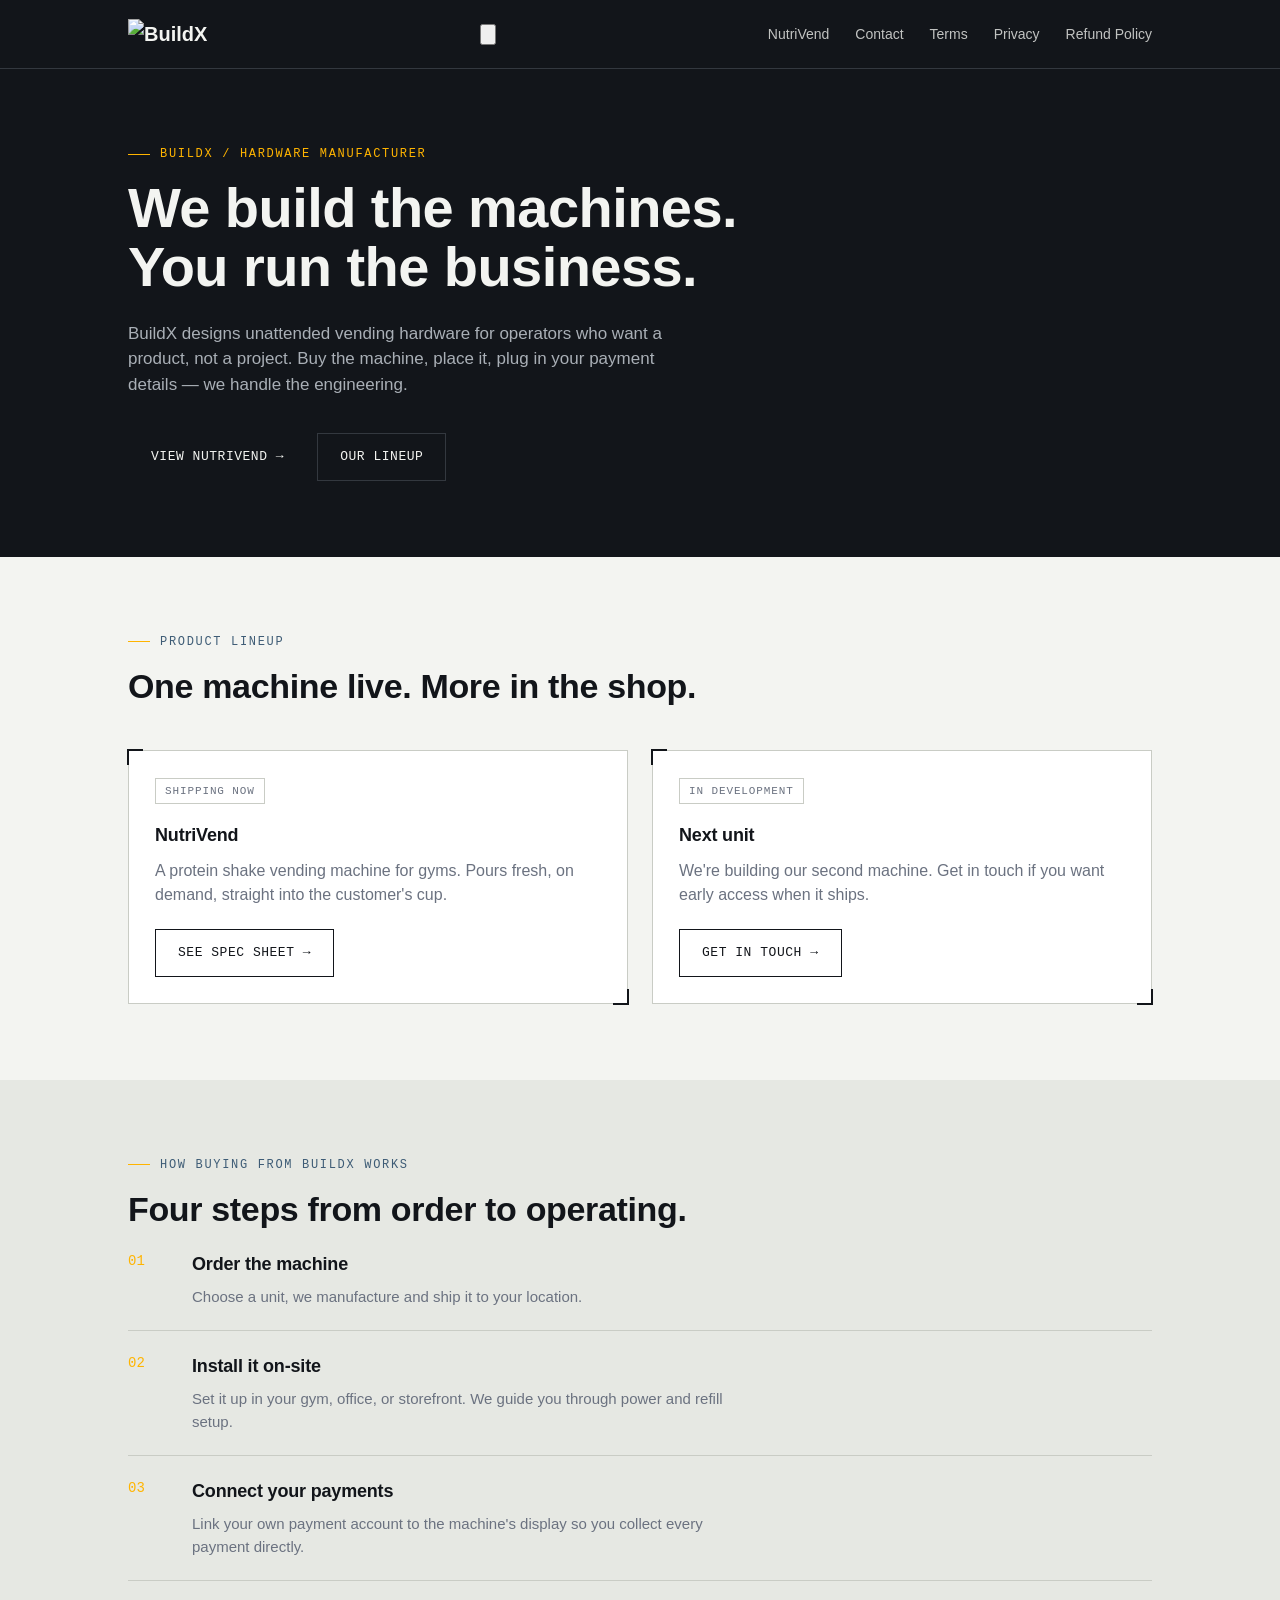
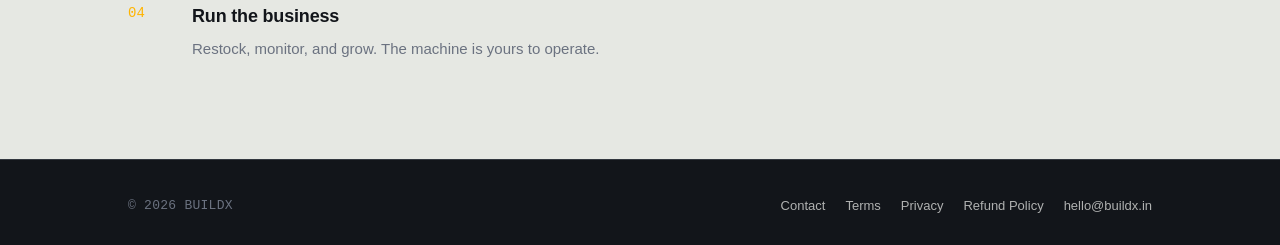
==== index.html @ 2cb3c2c7 "Add files via upload" ====
<!DOCTYPE html>
<html lang="en">
<head>
<meta charset="UTF-8">
<meta name="viewport" content="width=device-width, initial-scale=1.0, viewport-fit=cover">
<meta name="theme-color" content="#000000">
<title>BuildX — We build the machines. You run the business.</title>
<meta name="description" content="BuildX designs and manufactures unattended vending machines, including NutriVend, a protein shake dispenser built for gyms.">
<link rel="icon" href="assets/logo.png" type="image/png">
<link rel="stylesheet" href="assets/style.css">
</head>
<body>

<header class="site-header">
  <div class="wrap">
    <a class="brand" href="index.html">
      <img src="assets/logo.png" alt="BuildX">
    </a>
    <button class="nav-toggle" aria-label="Toggle navigation" aria-expanded="false">
      <svg viewBox="0 0 24 24" fill="none" stroke="currentColor" stroke-width="1.8" stroke-linecap="round"><line x1="4" y1="7" x2="20" y2="7"/><line x1="4" y1="12" x2="20" y2="12"/><line x1="4" y1="17" x2="20" y2="17"/></svg>
    </button>
    <nav class="nav">
      <a href="nutrivend/index.html">NutriVend</a>
      <a href="contact.html">Contact</a>
      <a href="terms.html">Terms</a>
      <a href="privacy.html">Privacy</a>
      <a href="refund.html">Refund Policy</a>
    </nav>
  </div>
</header>

<section class="section dark">
  <div class="wrap reveal">
    <div class="eyebrow">BuildX / Hardware Manufacturer</div>
    <h1>We build the machines.<br>You run the business.</h1>
    <p class="lede" style="margin-top:24px;">BuildX designs unattended vending hardware for operators who want a product, not a project. Buy the machine, place it, plug in your payment details — we handle the engineering.</p>
    <div class="pill-row" style="margin-top:36px;">
      <a class="btn" href="nutrivend/index.html">View NutriVend →</a>
      <a class="btn ghost" href="#lineup">Our lineup</a>
    </div>
  </div>
</section>

<section class="section" id="lineup">
  <div class="wrap reveal">
    <div class="eyebrow">Product Lineup</div>
    <h2>One machine live. More in the shop.</h2>
    <div class="grid cols-2" style="margin-top:44px;">
      <div class="card bracket">
        <span class="tag">Shipping now</span>
        <h3 style="margin-top:18px;">NutriVend</h3>
        <p class="lede" style="margin-top:10px; font-size:16px;">A protein shake vending machine for gyms. Pours fresh, on demand, straight into the customer's cup.</p>
        <a class="btn ghost" style="margin-top:22px;" href="nutrivend/index.html">See spec sheet →</a>
      </div>
      <div class="card bracket">
        <span class="tag">In development</span>
        <h3 style="margin-top:18px;">Next unit</h3>
        <p class="lede" style="margin-top:10px; font-size:16px;">We're building our second machine. Get in touch if you want early access when it ships.</p>
        <a class="btn ghost" style="margin-top:22px;" href="mailto:hello@buildx.in">Get in touch →</a>
      </div>
    </div>
  </div>
</section>

<section class="section band">
  <div class="wrap reveal">
    <div class="eyebrow">How buying from BuildX works</div>
    <h2>Four steps from order to operating.</h2>
    <ol class="steps">
      <li><span class="step-num">01</span><div><h3>Order the machine</h3><p class="lede" style="font-size:15px; margin-top:8px;">Choose a unit, we manufacture and ship it to your location.</p></div></li>
      <li><span class="step-num">02</span><div><h3>Install it on-site</h3><p class="lede" style="font-size:15px; margin-top:8px;">Set it up in your gym, office, or storefront. We guide you through power and refill setup.</p></div></li>
      <li><span class="step-num">03</span><div><h3>Connect your payments</h3><p class="lede" style="font-size:15px; margin-top:8px;">Link your own payment account to the machine's display so you collect every payment directly.</p></div></li>
      <li><span class="step-num">04</span><div><h3>Run the business</h3><p class="lede" style="font-size:15px; margin-top:8px;">Restock, monitor, and grow. The machine is yours to operate.</p></div></li>
    </ol>
  </div>
</section>

<footer class="site-footer">
  <div class="wrap">
    <span class="mono">© 2026 BUILDX</span>
    <div class="footer-links">
      <a href="contact.html">Contact</a>
      <a href="terms.html">Terms</a>
      <a href="privacy.html">Privacy</a>
      <a href="refund.html">Refund Policy</a>
      <a href="mailto:hello@buildx.in">hello@buildx.in</a>
    </div>
  </div>
</footer>

<script src="assets/site.js"></script>
</body>
</html>
---- assets/style.css ----
/* ============================================================
   BUILDX — shared stylesheet
   Design tokens: industrial spec-sheet / blueprint aesthetic
   ============================================================ */

:root{
  --ink:        #12151A;   /* near-black graphite */
  --ink-soft:   #1E2329;   /* panel background on dark */
  --paper:      #F3F4F1;   /* cool light grey-white */
  --paper-dim:  #E6E8E3;   /* section band on light */
  --line:       #C9CCC5;   /* hairline rule on light */
  --line-dark:  #33383F;   /* hairline rule on dark */
  --amber:      #FFB400;   /* safety-amber accent */
  --steel:      #3E5C76;   /* steel-blue secondary */
  --muted:      #6B7280;
  --white:      #FFFFFF;

  --font-display: 'Space Grotesk', 'Arial Narrow', sans-serif;
  --font-body:    'Inter', -apple-system, BlinkMacSystemFont, sans-serif;
  --font-mono:    'IBM Plex Mono', 'Courier New', monospace;
}

*{ box-sizing: border-box; }
html{ scroll-behavior: smooth; }
body{
  margin:0;
  font-family: var(--font-body);
  background: var(--paper);
  color: var(--ink);
  line-height: 1.5;
  -webkit-font-smoothing: antialiased;
}
img{ max-width:100%; display:block; }
a{ color: inherit; text-decoration: none; }
h1,h2,h3{ font-family: var(--font-display); margin:0; letter-spacing:-0.01em; }
p{ margin:0; }
.mono{ font-family: var(--font-mono); letter-spacing: 0.02em; }

.wrap{
  max-width: 1080px;
  margin: 0 auto;
  padding: 0 28px;
}

/* ---------- corner-bracket utility (spec-sheet motif) ---------- */
.bracket{
  position: relative;
  border: 1px solid var(--line);
}
.bracket::before,
.bracket::after{
  content:"";
  position:absolute;
  width:14px; height:14px;
  border: 2px solid var(--ink);
}
.bracket::before{ top:-2px; left:-2px; border-right:none; border-bottom:none; }
.bracket::after{ bottom:-2px; right:-2px; border-left:none; border-top:none; }
.bracket.on-dark::before,
.bracket.on-dark::after{ border-color: var(--amber); }
.bracket.on-dark{ border-color: var(--line-dark); }

/* ---------- header / footer (repeated on every page) ---------- */
.site-header{
  background: var(--ink);
  color: var(--paper);
  border-bottom: 1px solid var(--line-dark);
}
.site-header .wrap{
  display:flex;
  align-items:center;
  justify-content:space-between;
  height: 68px;
}
.brand{
  display:flex;
  align-items:center;
  gap:10px;
  font-family: var(--font-display);
  font-size: 20px;
  font-weight:700;
}
.brand .mark{
  width:10px; height:10px;
  background: var(--amber);
}
.nav{ display:flex; gap:26px; font-size:14px; }
.nav a{ opacity:0.78; transition: opacity .15s; }
.nav a:hover{ opacity:1; }

.site-footer{
  background: var(--ink);
  color: var(--muted);
  border-top: 1px solid var(--line-dark);
  padding: 36px 0 30px;
  font-size: 13px;
}
.site-footer .wrap{
  display:flex;
  flex-wrap:wrap;
  gap: 18px;
  align-items:center;
  justify-content:space-between;
}
.site-footer a{ color: var(--paper); opacity:0.7; }
.site-footer a:hover{ opacity:1; }
.footer-links{ display:flex; gap:20px; flex-wrap:wrap; }

/* ---------- generic layout helpers ---------- */
.section{ padding: 76px 0; }
.section.tight{ padding: 48px 0; }
.section.dark{ background: var(--ink); color: var(--paper); }
.section.band{ background: var(--paper-dim); }
.eyebrow{
  font-family: var(--font-mono);
  font-size: 12px;
  letter-spacing: 0.14em;
  text-transform: uppercase;
  color: var(--steel);
  display:flex; align-items:center; gap:10px;
  margin-bottom: 16px;
}
.eyebrow::before{ content:""; width:22px; height:1px; background: var(--amber); }
.section.dark .eyebrow{ color: var(--amber); }

h1{ font-size: clamp(34px, 5vw, 56px); line-height:1.05; }
h2{ font-size: clamp(24px, 3.2vw, 34px); line-height:1.15; }
h3{ font-size: 18px; }
.lede{ font-size: 17px; color: var(--muted); max-width: 560px; }
.section.dark .lede{ color: #A9AFB6; }

.grid{ display:grid; gap: 24px; }
.grid.cols-2{ grid-template-columns: 1fr 1fr; }
.grid.cols-3{ grid-template-columns: 1fr 1fr 1fr; }
.grid.cols-4{ grid-template-columns: repeat(4,1fr); }

.card{
  background: var(--white);
  border: 1px solid var(--line);
  padding: 26px;
}
.section.dark .card{
  background: var(--ink-soft);
  border-color: var(--line-dark);
}

.btn{
  display:inline-flex;
  align-items:center;
  gap:10px;
  font-family: var(--font-mono);
  font-size: 13px;
  letter-spacing:0.04em;
  text-transform: uppercase;
  padding: 13px 22px;
  border: 1px solid var(--ink);
  background: var(--ink);
  color: var(--paper);
  transition: transform .15s ease, background .15s ease;
}
.btn:hover{ background: var(--amber); border-color: var(--amber); color: var(--ink); transform: translateY(-1px); }
.btn.ghost{ background: transparent; color: var(--ink); }
.btn.ghost:hover{ background: var(--ink); color: var(--paper); }
.section.dark .btn.ghost{ color: var(--paper); border-color: var(--line-dark); }

.tag{
  display:inline-block;
  font-family: var(--font-mono);
  font-size: 11px;
  letter-spacing: 0.08em;
  text-transform: uppercase;
  padding: 4px 9px;
  border: 1px solid var(--line);
  color: var(--muted);
}

.steps{ list-style:none; margin:0; padding:0; display:grid; gap:0; }
.steps li{
  display:grid;
  grid-template-columns: 46px 1fr;
  gap: 18px;
  padding: 22px 0;
  border-top: 1px solid var(--line);
}
.section.dark .steps li{ border-top: 1px solid var(--line-dark); }
.steps li:first-child{ border-top:none; }
.step-num{ font-family: var(--font-mono); color: var(--amber); font-size: 14px; }

table.spec{ width:100%; border-collapse: collapse; font-size:14px; }
table.spec td{ padding: 12px 0; border-top: 1px solid var(--line); }
table.spec tr:first-child td{ border-top:none; }
table.spec td:first-child{ color: var(--muted); font-family: var(--font-mono); font-size:12px; text-transform:uppercase; letter-spacing:0.06em; width: 42%; }

.pill-row{ display:flex; gap:10px; flex-wrap:wrap; }

/* legal/policy pages */
.legal h2{ margin-top: 40px; font-size: 20px; }
.legal h2:first-of-type{ margin-top: 0; }
.legal p, .legal li{ color: var(--muted); font-size: 15px; margin-top: 10px; }
.legal ul{ padding-left: 20px; }
.legal .updated{ font-family: var(--font-mono); font-size:12px; color: var(--muted); text-transform:uppercase; letter-spacing:0.06em; }

/* merchant contact card */
.contact-row{ display:flex; justify-content:space-between; padding: 12px 0; border-top: 1px solid var(--line); font-size:14px; }
.contact-row:first-child{ border-top:none; }
.contact-row span:first-child{ color: var(--muted); font-family: var(--font-mono); font-size:12px; text-transform:uppercase; letter-spacing:0.06em; }

/* founder / team cards (contact page) */
.team-grid{ display:grid; grid-template-columns: repeat(5, 1fr); gap: 18px; }
.founder{
  background: var(--white);
  border: 1px solid var(--line);
  padding: 0;
  overflow: hidden;
}
.founder .photo{
  width: 100%;
  aspect-ratio: 1 / 1;
  display:block;
}
.founder .info{ padding: 16px; }
.founder .name{ font-family: var(--font-display); font-size: 16px; font-weight:700; }
.founder .role{ font-family: var(--font-mono); font-size: 11px; text-transform:uppercase; letter-spacing:0.06em; color: var(--steel); margin-top: 4px; }

.info-grid{ display:grid; grid-template-columns: repeat(3, 1fr); gap: 18px; }
.info-card .icon{ width:20px; height:20px; margin-bottom:12px; }

@media (max-width: 900px){
  .team-grid{ grid-template-columns: repeat(2, 1fr); }
  .info-grid{ grid-template-columns: 1fr; }
}
@media (max-width: 480px){
  .team-grid{ grid-template-columns: 1fr; }
}

/* dispense animation (signature element) */
.dispenser{ display:flex; justify-content:center; padding: 10px 0; }
.dispenser svg{ width: 100%; max-width: 360px; }
.drop{ animation: fall 1.8s ease-in infinite; }
.drop:nth-child(2){ animation-delay: .3s; }
.drop:nth-child(3){ animation-delay: .6s; }
.drop:nth-child(4){ animation-delay: .9s; }
@keyframes fall{
  0%{ transform: translateY(0); opacity:0; }
  15%{ opacity:1; }
  85%{ opacity:1; }
  100%{ transform: translateY(46px); opacity:0; }
}
@media (prefers-reduced-motion: reduce){
  .drop{ animation: none; opacity: 0.6; }
}

@media (max-width: 760px){
  .grid.cols-2, .grid.cols-3, .grid.cols-4{ grid-template-columns: 1fr; }
  .nav{ display:none; }
  .site-footer .wrap{ flex-direction:column; align-items:flex-start; }
}
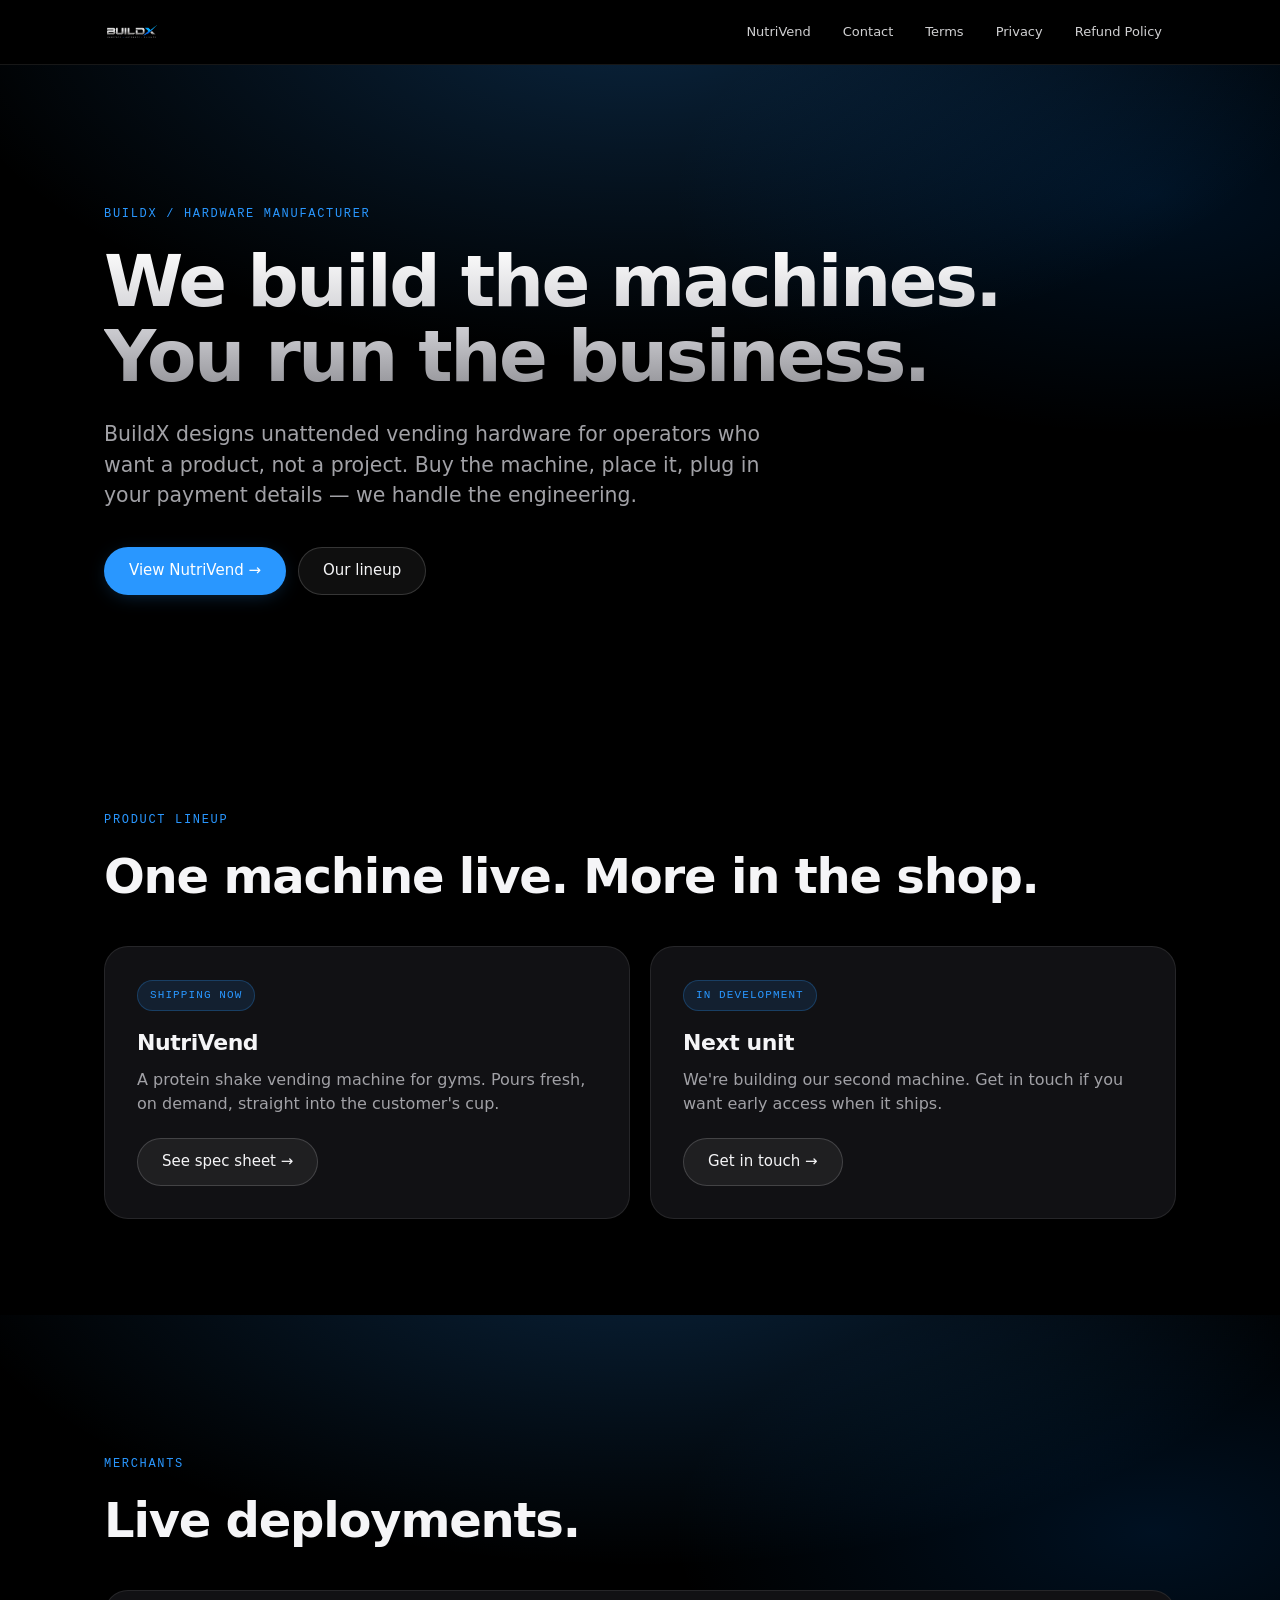
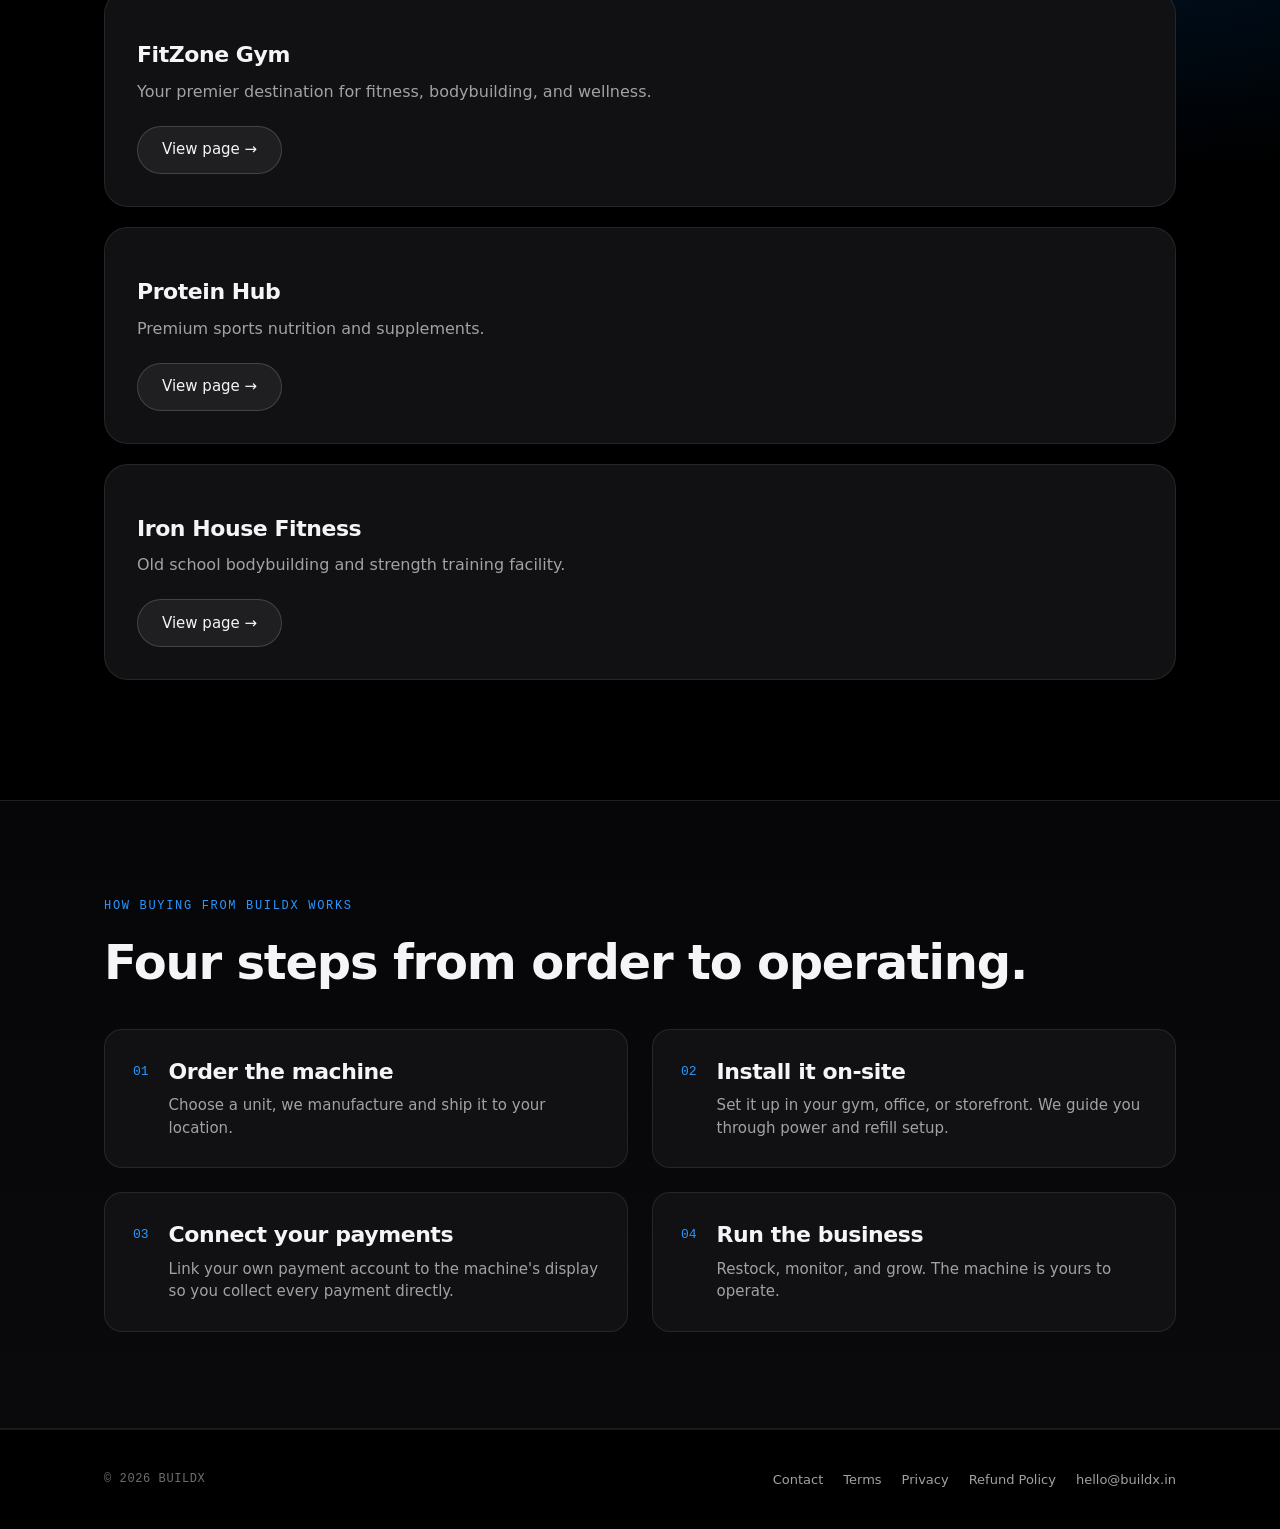
==== commit 41ba3f27: "Add files via upload" ====
--- a/index.html
+++ b/index.html
@@ -62,6 +62,30 @@
   </div>
 </section>
 
+<section class="section dark" id="merchants">
+  <div class="wrap reveal">
+    <div class="eyebrow">Merchants</div>
+    <h2>Live deployments.</h2>
+    <div class="grid cols-3" style="margin-top:44px;">
+      <div class="card bracket">
+        <h3 style="margin-top:18px;">FitZone Gym</h3>
+        <p class="lede" style="margin-top:10px; font-size:16px;">Your premier destination for fitness, bodybuilding, and wellness.</p>
+        <a class="btn ghost" style="margin-top:22px;" href="merchant/fitzone-gym/index.html">View page →</a>
+      </div>
+      <div class="card bracket">
+        <h3 style="margin-top:18px;">Protein Hub</h3>
+        <p class="lede" style="margin-top:10px; font-size:16px;">Premium sports nutrition and supplements.</p>
+        <a class="btn ghost" style="margin-top:22px;" href="merchant/protein-hub/index.html">View page →</a>
+      </div>
+      <div class="card bracket">
+        <h3 style="margin-top:18px;">Iron House Fitness</h3>
+        <p class="lede" style="margin-top:10px; font-size:16px;">Old school bodybuilding and strength training facility.</p>
+        <a class="btn ghost" style="margin-top:22px;" href="merchant/iron-house-fitness/index.html">View page →</a>
+      </div>
+    </div>
+  </div>
+</section>
+
 <section class="section band">
   <div class="wrap reveal">
     <div class="eyebrow">How buying from BuildX works</div>
--- a/assets/style.css
+++ b/assets/style.css
@@ -1,257 +1,414 @@
-/* ============================================================
-   BUILDX — shared stylesheet
-   Design tokens: industrial spec-sheet / blueprint aesthetic
-   ============================================================ */
-
-:root{
-  --ink:        #12151A;   /* near-black graphite */
-  --ink-soft:   #1E2329;   /* panel background on dark */
-  --paper:      #F3F4F1;   /* cool light grey-white */
-  --paper-dim:  #E6E8E3;   /* section band on light */
-  --line:       #C9CCC5;   /* hairline rule on light */
-  --line-dark:  #33383F;   /* hairline rule on dark */
-  --amber:      #FFB400;   /* safety-amber accent */
-  --steel:      #3E5C76;   /* steel-blue secondary */
-  --muted:      #6B7280;
-  --white:      #FFFFFF;
-
-  --font-display: 'Space Grotesk', 'Arial Narrow', sans-serif;
-  --font-body:    'Inter', -apple-system, BlinkMacSystemFont, sans-serif;
-  --font-mono:    'IBM Plex Mono', 'Courier New', monospace;
-}
-
-*{ box-sizing: border-box; }
-html{ scroll-behavior: smooth; }
-body{
-  margin:0;
+/* BuildX — Apple-inspired design system
+   Typography: SF Pro (system) + Inter fallback
+   Palette: near-black background, silver text, electric blue accent (from logo) */
+
+:root {
+  --bg: #000000;
+  --bg-elev: #0a0a0a;
+  --bg-card: #111114;
+  --surface: #16161a;
+  --border: rgba(255, 255, 255, 0.09);
+  --border-strong: rgba(255, 255, 255, 0.16);
+  --text: #f5f5f7;
+  --text-muted: #a1a1a6;
+  --text-dim: #6e6e73;
+  --accent: #2997ff;      /* Apple blue, close to logo */
+  --accent-2: #0071e3;
+  --accent-glow: rgba(41, 151, 255, 0.35);
+  --gradient-hero: radial-gradient(1200px 600px at 50% -10%, rgba(41,151,255,0.25), transparent 60%),
+                   radial-gradient(800px 400px at 90% 20%, rgba(0,113,227,0.15), transparent 60%);
+  --gradient-silver: linear-gradient(180deg, #ffffff 0%, #c7c7cc 60%, #8e8e93 100%);
+  --radius-sm: 10px;
+  --radius: 18px;
+  --radius-lg: 24px;
+  --shadow: 0 10px 40px -10px rgba(0,0,0,0.6);
+  --shadow-glow: 0 0 40px -8px var(--accent-glow);
+  --maxw: 1120px;
+  --header-h: 64px;
+  --font-display: -apple-system, BlinkMacSystemFont, "SF Pro Display", "Inter", system-ui, sans-serif;
+  --font-body: -apple-system, BlinkMacSystemFont, "SF Pro Text", "Inter", system-ui, sans-serif;
+  --font-mono: "SF Mono", ui-monospace, "IBM Plex Mono", Menlo, monospace;
+}
+
+* { box-sizing: border-box; }
+html { scroll-behavior: smooth; -webkit-text-size-adjust: 100%; }
+body {
+  margin: 0;
+  background: var(--bg);
+  color: var(--text);
   font-family: var(--font-body);
-  background: var(--paper);
-  color: var(--ink);
-  line-height: 1.5;
+  font-size: 17px;
+  line-height: 1.55;
   -webkit-font-smoothing: antialiased;
-}
-img{ max-width:100%; display:block; }
-a{ color: inherit; text-decoration: none; }
-h1,h2,h3{ font-family: var(--font-display); margin:0; letter-spacing:-0.01em; }
-p{ margin:0; }
-.mono{ font-family: var(--font-mono); letter-spacing: 0.02em; }
-
-.wrap{
-  max-width: 1080px;
+  -moz-osx-font-smoothing: grayscale;
+  overflow-x: hidden;
+}
+img { max-width: 100%; display: block; }
+a { color: inherit; text-decoration: none; }
+
+.wrap {
+  width: 100%;
+  max-width: var(--maxw);
   margin: 0 auto;
-  padding: 0 28px;
-}
-
-/* ---------- corner-bracket utility (spec-sheet motif) ---------- */
-.bracket{
-  position: relative;
-  border: 1px solid var(--line);
-}
-.bracket::before,
-.bracket::after{
-  content:"";
-  position:absolute;
-  width:14px; height:14px;
-  border: 2px solid var(--ink);
-}
-.bracket::before{ top:-2px; left:-2px; border-right:none; border-bottom:none; }
-.bracket::after{ bottom:-2px; right:-2px; border-left:none; border-top:none; }
-.bracket.on-dark::before,
-.bracket.on-dark::after{ border-color: var(--amber); }
-.bracket.on-dark{ border-color: var(--line-dark); }
-
-/* ---------- header / footer (repeated on every page) ---------- */
-.site-header{
-  background: var(--ink);
-  color: var(--paper);
-  border-bottom: 1px solid var(--line-dark);
-}
-.site-header .wrap{
-  display:flex;
-  align-items:center;
-  justify-content:space-between;
-  height: 68px;
-}
-.brand{
-  display:flex;
-  align-items:center;
-  gap:10px;
+  padding: 0 24px;
+}
+
+/* ============ HEADER ============ */
+.site-header {
+  position: sticky;
+  top: 0;
+  z-index: 50;
+  background: rgba(0, 0, 0, 0.72);
+  backdrop-filter: saturate(180%) blur(20px);
+  -webkit-backdrop-filter: saturate(180%) blur(20px);
+  border-bottom: 1px solid var(--border);
+}
+.site-header .wrap {
+  height: var(--header-h);
+  display: flex;
+  align-items: center;
+  justify-content: space-between;
+  gap: 24px;
+}
+.brand {
+  display: flex;
+  align-items: center;
+  gap: 10px;
   font-family: var(--font-display);
-  font-size: 20px;
-  font-weight:700;
-}
-.brand .mark{
-  width:10px; height:10px;
-  background: var(--amber);
-}
-.nav{ display:flex; gap:26px; font-size:14px; }
-.nav a{ opacity:0.78; transition: opacity .15s; }
-.nav a:hover{ opacity:1; }
-
-.site-footer{
-  background: var(--ink);
-  color: var(--muted);
-  border-top: 1px solid var(--line-dark);
-  padding: 36px 0 30px;
+  font-weight: 700;
+  letter-spacing: 0.02em;
+  font-size: 15px;
+  color: var(--text);
+}
+.brand img { height: 28px; width: auto; }
+.brand-text { display: none; }
+
+.nav {
+  display: flex;
+  align-items: center;
+  gap: 4px;
+}
+.nav a {
   font-size: 13px;
-}
-.site-footer .wrap{
-  display:flex;
-  flex-wrap:wrap;
-  gap: 18px;
-  align-items:center;
-  justify-content:space-between;
-}
-.site-footer a{ color: var(--paper); opacity:0.7; }
-.site-footer a:hover{ opacity:1; }
-.footer-links{ display:flex; gap:20px; flex-wrap:wrap; }
-
-/* ---------- generic layout helpers ---------- */
-.section{ padding: 76px 0; }
-.section.tight{ padding: 48px 0; }
-.section.dark{ background: var(--ink); color: var(--paper); }
-.section.band{ background: var(--paper-dim); }
-.eyebrow{
+  font-weight: 400;
+  color: var(--text);
+  opacity: 0.85;
+  padding: 8px 14px;
+  border-radius: 999px;
+  transition: opacity .2s ease, background .2s ease, color .2s ease;
+}
+.nav a:hover { opacity: 1; background: rgba(255,255,255,0.06); }
+
+/* Mobile nav toggle */
+.nav-toggle {
+  display: none;
+  background: transparent;
+  border: 1px solid var(--border-strong);
+  color: var(--text);
+  width: 40px;
+  height: 40px;
+  border-radius: 10px;
+  cursor: pointer;
+  padding: 0;
+  align-items: center;
+  justify-content: center;
+}
+.nav-toggle svg { width: 20px; height: 20px; }
+
+@media (max-width: 820px) {
+  .nav-toggle { display: inline-flex; }
+  .nav {
+    position: fixed;
+    top: var(--header-h);
+    left: 0; right: 0;
+    background: rgba(0,0,0,0.95);
+    backdrop-filter: saturate(180%) blur(20px);
+    -webkit-backdrop-filter: saturate(180%) blur(20px);
+    border-bottom: 1px solid var(--border);
+    flex-direction: column;
+    align-items: stretch;
+    gap: 0;
+    padding: 8px 16px 20px;
+    transform: translateY(-120%);
+    transition: transform .35s cubic-bezier(.2,.8,.2,1);
+    box-shadow: 0 20px 40px rgba(0,0,0,0.5);
+  }
+  .nav.open { transform: translateY(0); }
+  .nav a {
+    padding: 14px 8px;
+    border-radius: 8px;
+    border-bottom: 1px solid var(--border);
+    font-size: 16px;
+  }
+  .nav a:last-child { border-bottom: none; }
+}
+
+/* ============ SECTIONS ============ */
+.section { padding: 96px 0; position: relative; }
+.section.dark {
+  background: var(--bg);
+  background-image: var(--gradient-hero);
+  padding: 140px 0 120px;
+}
+.section.band {
+  background: linear-gradient(180deg, #060608 0%, #0a0a0d 100%);
+  border-top: 1px solid var(--border);
+  border-bottom: 1px solid var(--border);
+}
+@media (max-width: 640px) {
+  .section { padding: 64px 0; }
+  .section.dark { padding: 96px 0 72px; }
+}
+
+.eyebrow {
   font-family: var(--font-mono);
   font-size: 12px;
   letter-spacing: 0.14em;
   text-transform: uppercase;
-  color: var(--steel);
-  display:flex; align-items:center; gap:10px;
-  margin-bottom: 16px;
-}
-.eyebrow::before{ content:""; width:22px; height:1px; background: var(--amber); }
-.section.dark .eyebrow{ color: var(--amber); }
-
-h1{ font-size: clamp(34px, 5vw, 56px); line-height:1.05; }
-h2{ font-size: clamp(24px, 3.2vw, 34px); line-height:1.15; }
-h3{ font-size: 18px; }
-.lede{ font-size: 17px; color: var(--muted); max-width: 560px; }
-.section.dark .lede{ color: #A9AFB6; }
-
-.grid{ display:grid; gap: 24px; }
-.grid.cols-2{ grid-template-columns: 1fr 1fr; }
-.grid.cols-3{ grid-template-columns: 1fr 1fr 1fr; }
-.grid.cols-4{ grid-template-columns: repeat(4,1fr); }
-
-.card{
-  background: var(--white);
-  border: 1px solid var(--line);
-  padding: 26px;
-}
-.section.dark .card{
-  background: var(--ink-soft);
-  border-color: var(--line-dark);
-}
-
-.btn{
-  display:inline-flex;
-  align-items:center;
-  gap:10px;
+  color: var(--accent);
+  margin-bottom: 20px;
+}
+
+h1, h2, h3, h4 {
+  font-family: var(--font-display);
+  color: var(--text);
+  letter-spacing: -0.02em;
+  margin: 0;
+  font-weight: 600;
+}
+h1 {
+  font-size: clamp(40px, 7vw, 72px);
+  line-height: 1.05;
+  letter-spacing: -0.035em;
+  font-weight: 700;
+  background: var(--gradient-silver);
+  -webkit-background-clip: text;
+  background-clip: text;
+  color: transparent;
+}
+h2 {
+  font-size: clamp(30px, 4.5vw, 48px);
+  line-height: 1.1;
+  letter-spacing: -0.025em;
+  font-weight: 600;
+}
+h3 {
+  font-size: 22px;
+  line-height: 1.3;
+  font-weight: 600;
+}
+
+.lede {
+  color: var(--text-muted);
+  font-size: clamp(17px, 1.6vw, 21px);
+  line-height: 1.5;
+  max-width: 680px;
+  margin: 0;
+}
+
+/* ============ BUTTONS ============ */
+.pill-row { display: flex; flex-wrap: wrap; gap: 12px; }
+.btn {
+  display: inline-flex;
+  align-items: center;
+  justify-content: center;
+  gap: 8px;
+  height: 48px;
+  padding: 0 24px;
+  border-radius: 999px;
+  font-size: 15px;
+  font-weight: 500;
+  font-family: var(--font-body);
+  background: var(--accent);
+  color: #fff;
+  border: 1px solid transparent;
+  cursor: pointer;
+  transition: transform .2s ease, background .2s ease, box-shadow .2s ease;
+  box-shadow: 0 4px 20px -6px var(--accent-glow);
+  white-space: nowrap;
+}
+.btn:hover { background: var(--accent-2); transform: translateY(-1px); box-shadow: 0 8px 30px -6px var(--accent-glow); }
+.btn.ghost {
+  background: rgba(255,255,255,0.06);
+  color: var(--text);
+  border: 1px solid var(--border-strong);
+  box-shadow: none;
+}
+.btn.ghost:hover { background: rgba(255,255,255,0.12); }
+
+/* ============ GRID ============ */
+.grid { display: grid; gap: 20px; }
+.grid.cols-2 { grid-template-columns: repeat(2, 1fr); }
+@media (max-width: 720px) { .grid.cols-2 { grid-template-columns: 1fr; } }
+
+/* ============ CARDS ============ */
+.card {
+  background: var(--bg-card);
+  border: 1px solid var(--border);
+  border-radius: var(--radius-lg);
+  padding: 32px;
+  transition: border-color .3s ease, transform .3s ease, background .3s ease;
+  position: relative;
+  overflow: hidden;
+}
+.card:hover {
+  border-color: var(--border-strong);
+  transform: translateY(-2px);
+}
+.card.bracket::before {
+  content: "";
+  position: absolute;
+  inset: 0;
+  border-radius: var(--radius-lg);
+  padding: 1px;
+  background: linear-gradient(135deg, rgba(41,151,255,0.4), transparent 50%);
+  -webkit-mask: linear-gradient(#000 0 0) content-box, linear-gradient(#000 0 0);
+  -webkit-mask-composite: xor;
+          mask-composite: exclude;
+  opacity: 0;
+  transition: opacity .3s ease;
+  pointer-events: none;
+}
+.card.bracket:hover::before { opacity: 1; }
+
+.tag {
+  display: inline-block;
+  font-family: var(--font-mono);
+  font-size: 11px;
+  letter-spacing: 0.1em;
+  text-transform: uppercase;
+  padding: 6px 12px;
+  border-radius: 999px;
+  background: rgba(41,151,255,0.12);
+  color: var(--accent);
+  border: 1px solid rgba(41,151,255,0.25);
+}
+
+/* ============ STEPS ============ */
+.steps {
+  list-style: none;
+  padding: 0;
+  margin: 40px 0 0;
+  display: grid;
+  grid-template-columns: repeat(2, 1fr);
+  gap: 24px;
+}
+.steps li {
+  display: flex;
+  gap: 20px;
+  padding: 28px;
+  background: var(--bg-card);
+  border: 1px solid var(--border);
+  border-radius: var(--radius);
+  align-items: flex-start;
+}
+.step-num {
   font-family: var(--font-mono);
   font-size: 13px;
-  letter-spacing:0.04em;
-  text-transform: uppercase;
-  padding: 13px 22px;
-  border: 1px solid var(--ink);
-  background: var(--ink);
-  color: var(--paper);
-  transition: transform .15s ease, background .15s ease;
-}
-.btn:hover{ background: var(--amber); border-color: var(--amber); color: var(--ink); transform: translateY(-1px); }
-.btn.ghost{ background: transparent; color: var(--ink); }
-.btn.ghost:hover{ background: var(--ink); color: var(--paper); }
-.section.dark .btn.ghost{ color: var(--paper); border-color: var(--line-dark); }
-
-.tag{
-  display:inline-block;
+  color: var(--accent);
+  font-weight: 500;
+  flex-shrink: 0;
+  padding-top: 4px;
+}
+@media (max-width: 720px) { .steps { grid-template-columns: 1fr; } }
+
+/* ============ CONTACT INFO ============ */
+.info-grid {
+  display: grid;
+  grid-template-columns: repeat(3, 1fr);
+  gap: 20px;
+  margin-top: 36px;
+}
+.info-card h3 { margin-bottom: 4px; }
+@media (max-width: 900px) { .info-grid { grid-template-columns: 1fr; } }
+
+/* ============ TEAM ============ */
+.team-grid {
+  display: grid;
+  grid-template-columns: repeat(5, 1fr);
+  gap: 20px;
+}
+@media (max-width: 1000px) { .team-grid { grid-template-columns: repeat(3, 1fr); } }
+@media (max-width: 600px) { .team-grid { grid-template-columns: repeat(2, 1fr); } }
+
+.founder {
+  background: var(--bg-card);
+  border: 1px solid var(--border);
+  border-radius: var(--radius);
+  padding: 20px;
+  text-align: center;
+  transition: transform .3s ease, border-color .3s ease;
+}
+.founder:hover { transform: translateY(-3px); border-color: var(--border-strong); }
+.founder .photo {
+  width: 100%;
+  aspect-ratio: 1;
+  object-fit: cover;
+  border-radius: 14px;
+  background: linear-gradient(135deg, #1c1c1f, #0a0a0d);
+  margin-bottom: 14px;
+}
+.founder .name { font-weight: 600; font-size: 15px; color: var(--text); }
+.founder .role { font-size: 12px; color: var(--text-muted); margin-top: 4px; letter-spacing: 0.01em; }
+
+/* ============ LEGAL ============ */
+.legal h1 {
+  background: none;
+  -webkit-text-fill-color: currentColor;
+  color: var(--text);
+  font-size: clamp(32px, 4vw, 44px) !important;
+}
+.legal .updated {
   font-family: var(--font-mono);
-  font-size: 11px;
-  letter-spacing: 0.08em;
-  text-transform: uppercase;
-  padding: 4px 9px;
-  border: 1px solid var(--line);
-  color: var(--muted);
-}
-
-.steps{ list-style:none; margin:0; padding:0; display:grid; gap:0; }
-.steps li{
-  display:grid;
-  grid-template-columns: 46px 1fr;
-  gap: 18px;
-  padding: 22px 0;
-  border-top: 1px solid var(--line);
-}
-.section.dark .steps li{ border-top: 1px solid var(--line-dark); }
-.steps li:first-child{ border-top:none; }
-.step-num{ font-family: var(--font-mono); color: var(--amber); font-size: 14px; }
-
-table.spec{ width:100%; border-collapse: collapse; font-size:14px; }
-table.spec td{ padding: 12px 0; border-top: 1px solid var(--line); }
-table.spec tr:first-child td{ border-top:none; }
-table.spec td:first-child{ color: var(--muted); font-family: var(--font-mono); font-size:12px; text-transform:uppercase; letter-spacing:0.06em; width: 42%; }
-
-.pill-row{ display:flex; gap:10px; flex-wrap:wrap; }
-
-/* legal/policy pages */
-.legal h2{ margin-top: 40px; font-size: 20px; }
-.legal h2:first-of-type{ margin-top: 0; }
-.legal p, .legal li{ color: var(--muted); font-size: 15px; margin-top: 10px; }
-.legal ul{ padding-left: 20px; }
-.legal .updated{ font-family: var(--font-mono); font-size:12px; color: var(--muted); text-transform:uppercase; letter-spacing:0.06em; }
-
-/* merchant contact card */
-.contact-row{ display:flex; justify-content:space-between; padding: 12px 0; border-top: 1px solid var(--line); font-size:14px; }
-.contact-row:first-child{ border-top:none; }
-.contact-row span:first-child{ color: var(--muted); font-family: var(--font-mono); font-size:12px; text-transform:uppercase; letter-spacing:0.06em; }
-
-/* founder / team cards (contact page) */
-.team-grid{ display:grid; grid-template-columns: repeat(5, 1fr); gap: 18px; }
-.founder{
-  background: var(--white);
-  border: 1px solid var(--line);
-  padding: 0;
-  overflow: hidden;
-}
-.founder .photo{
-  width: 100%;
-  aspect-ratio: 1 / 1;
-  display:block;
-}
-.founder .info{ padding: 16px; }
-.founder .name{ font-family: var(--font-display); font-size: 16px; font-weight:700; }
-.founder .role{ font-family: var(--font-mono); font-size: 11px; text-transform:uppercase; letter-spacing:0.06em; color: var(--steel); margin-top: 4px; }
-
-.info-grid{ display:grid; grid-template-columns: repeat(3, 1fr); gap: 18px; }
-.info-card .icon{ width:20px; height:20px; margin-bottom:12px; }
-
-@media (max-width: 900px){
-  .team-grid{ grid-template-columns: repeat(2, 1fr); }
-  .info-grid{ grid-template-columns: 1fr; }
-}
-@media (max-width: 480px){
-  .team-grid{ grid-template-columns: 1fr; }
-}
-
-/* dispense animation (signature element) */
-.dispenser{ display:flex; justify-content:center; padding: 10px 0; }
-.dispenser svg{ width: 100%; max-width: 360px; }
-.drop{ animation: fall 1.8s ease-in infinite; }
-.drop:nth-child(2){ animation-delay: .3s; }
-.drop:nth-child(3){ animation-delay: .6s; }
-.drop:nth-child(4){ animation-delay: .9s; }
-@keyframes fall{
-  0%{ transform: translateY(0); opacity:0; }
-  15%{ opacity:1; }
-  85%{ opacity:1; }
-  100%{ transform: translateY(46px); opacity:0; }
-}
-@media (prefers-reduced-motion: reduce){
-  .drop{ animation: none; opacity: 0.6; }
-}
-
-@media (max-width: 760px){
-  .grid.cols-2, .grid.cols-3, .grid.cols-4{ grid-template-columns: 1fr; }
-  .nav{ display:none; }
-  .site-footer .wrap{ flex-direction:column; align-items:flex-start; }
-}
+  font-size: 13px;
+  color: var(--text-dim);
+}
+.legal h2 {
+  font-size: 20px;
+  margin-top: 40px;
+  margin-bottom: 12px;
+  color: var(--text);
+}
+.legal p, .legal ul {
+  color: var(--text-muted);
+  font-size: 16px;
+  line-height: 1.7;
+  margin: 0 0 12px;
+}
+.legal ul { padding-left: 20px; }
+.legal li { margin-bottom: 8px; }
+.legal a { color: var(--accent); }
+.legal .mono { font-family: var(--font-mono); font-size: 0.9em; color: var(--text); }
+
+/* ============ FOOTER ============ */
+.site-footer {
+  padding: 40px 0;
+  border-top: 1px solid var(--border);
+  background: #000;
+}
+.site-footer .wrap {
+  display: flex;
+  align-items: center;
+  justify-content: space-between;
+  gap: 20px;
+  flex-wrap: wrap;
+}
+.mono { font-family: var(--font-mono); font-size: 12px; color: var(--text-dim); letter-spacing: 0.05em; }
+.footer-links { display: flex; flex-wrap: wrap; gap: 8px 20px; }
+.footer-links a {
+  font-size: 13px;
+  color: var(--text-muted);
+  transition: color .2s ease;
+}
+.footer-links a:hover { color: var(--text); }
+@media (max-width: 640px) {
+  .site-footer .wrap { flex-direction: column; align-items: flex-start; }
+}
+
+/* Reveal on scroll */
+.reveal { opacity: 0; transform: translateY(24px); transition: opacity .8s ease, transform .8s ease; }
+.reveal.in { opacity: 1; transform: none; }
+@media (prefers-reduced-motion: reduce) {
+  .reveal { opacity: 1; transform: none; transition: none; }
+  html { scroll-behavior: auto; }
+}
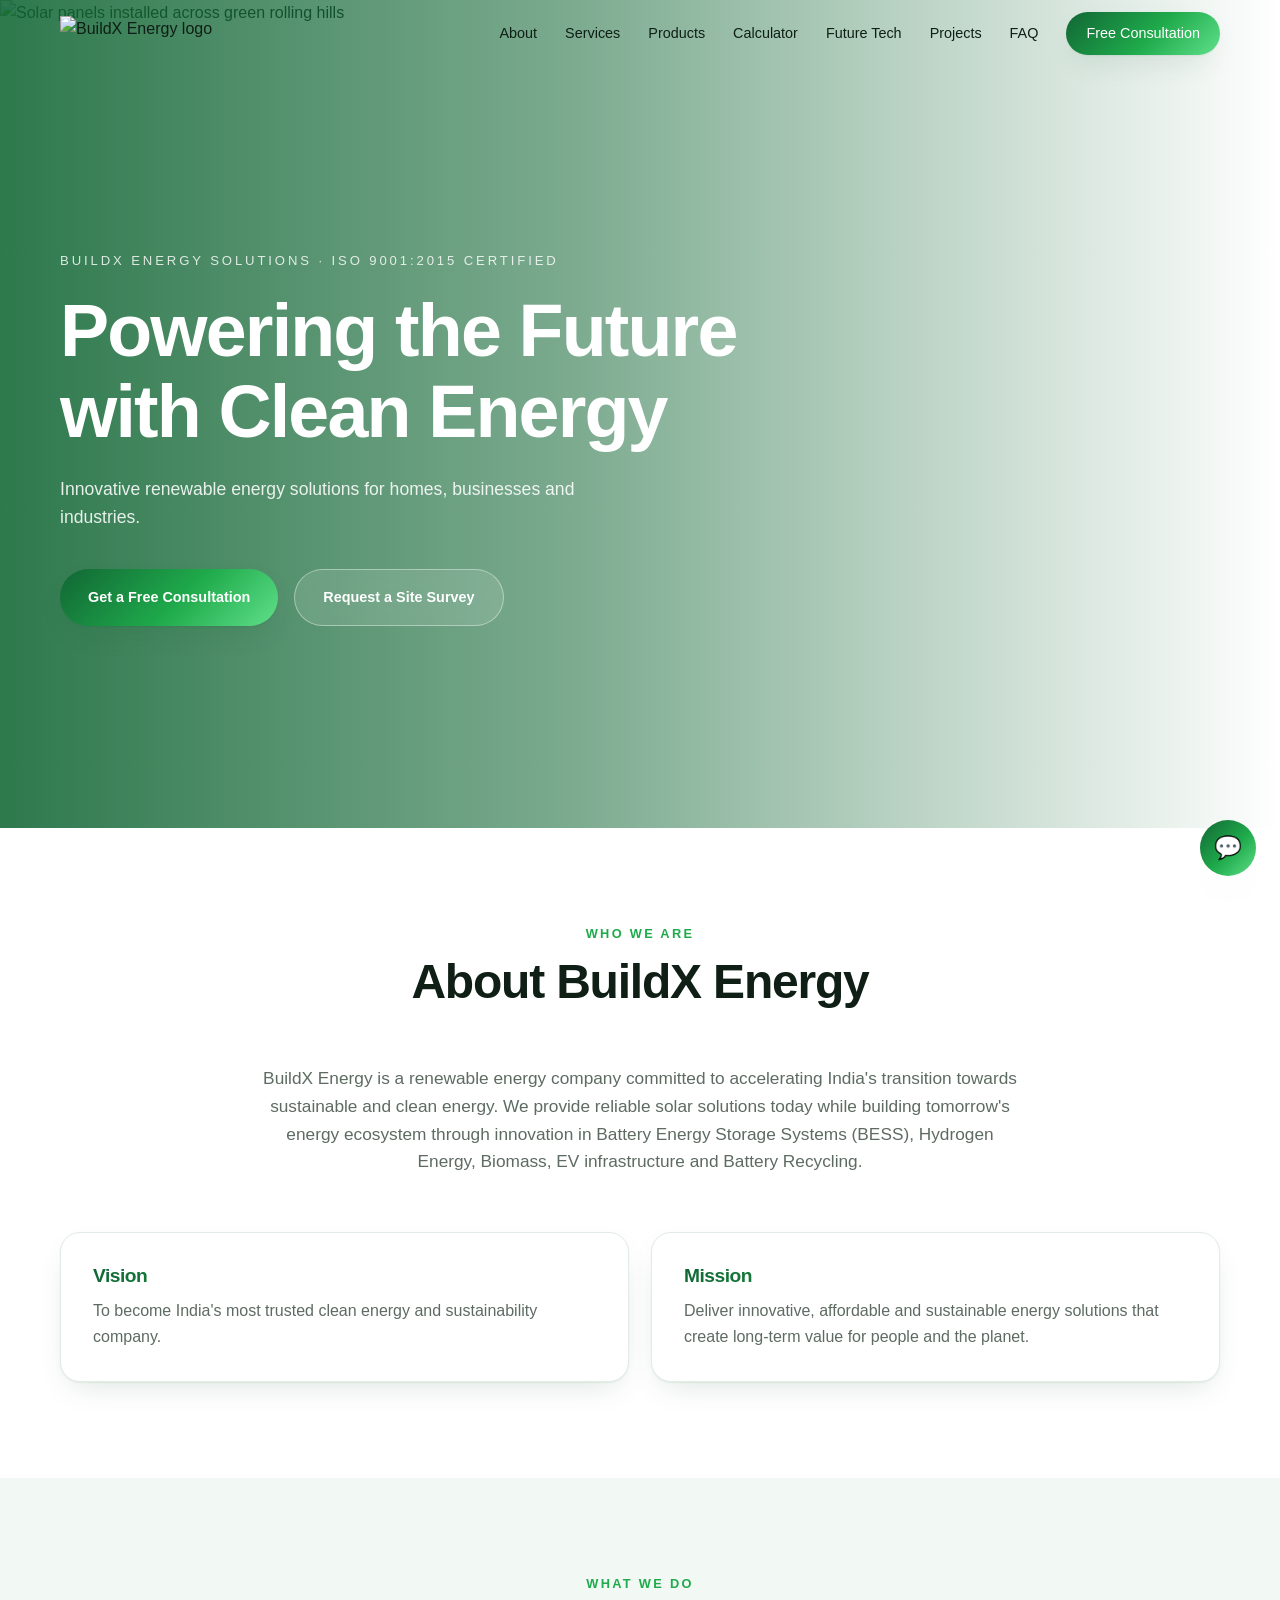
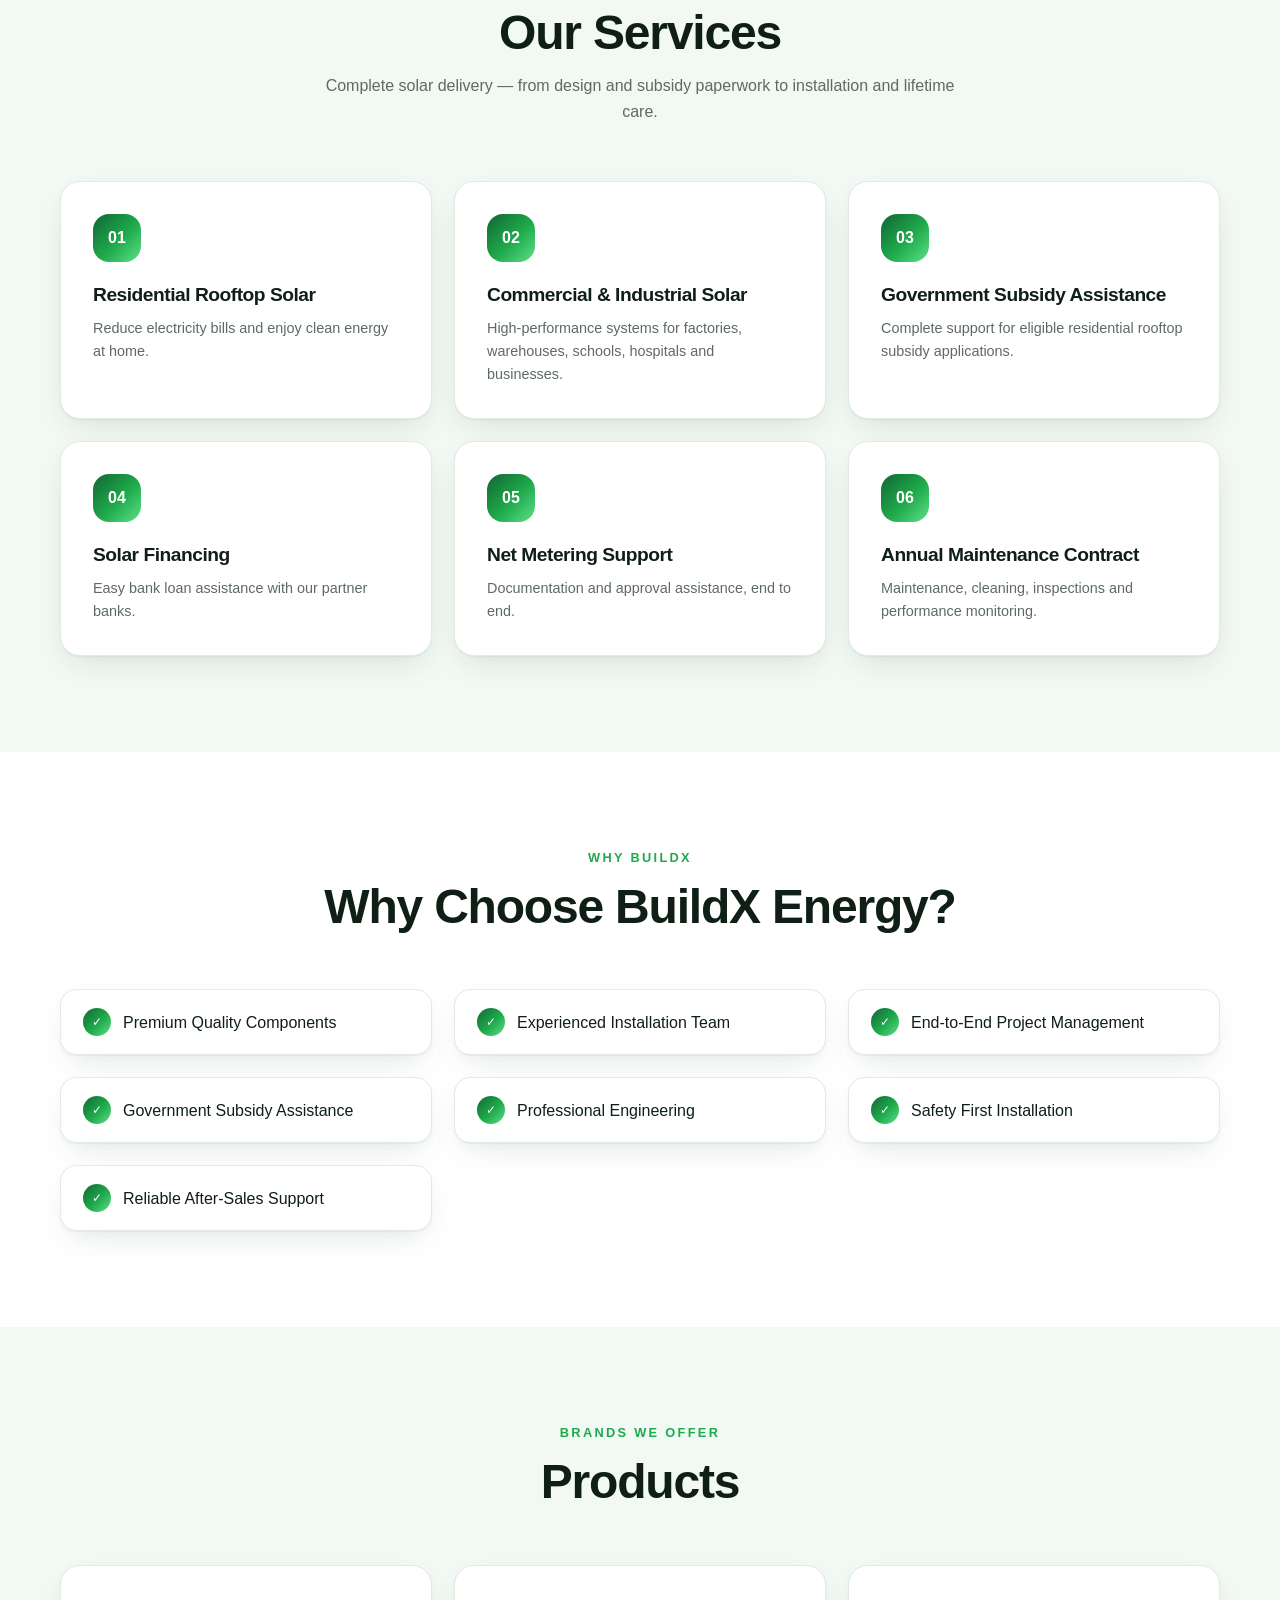
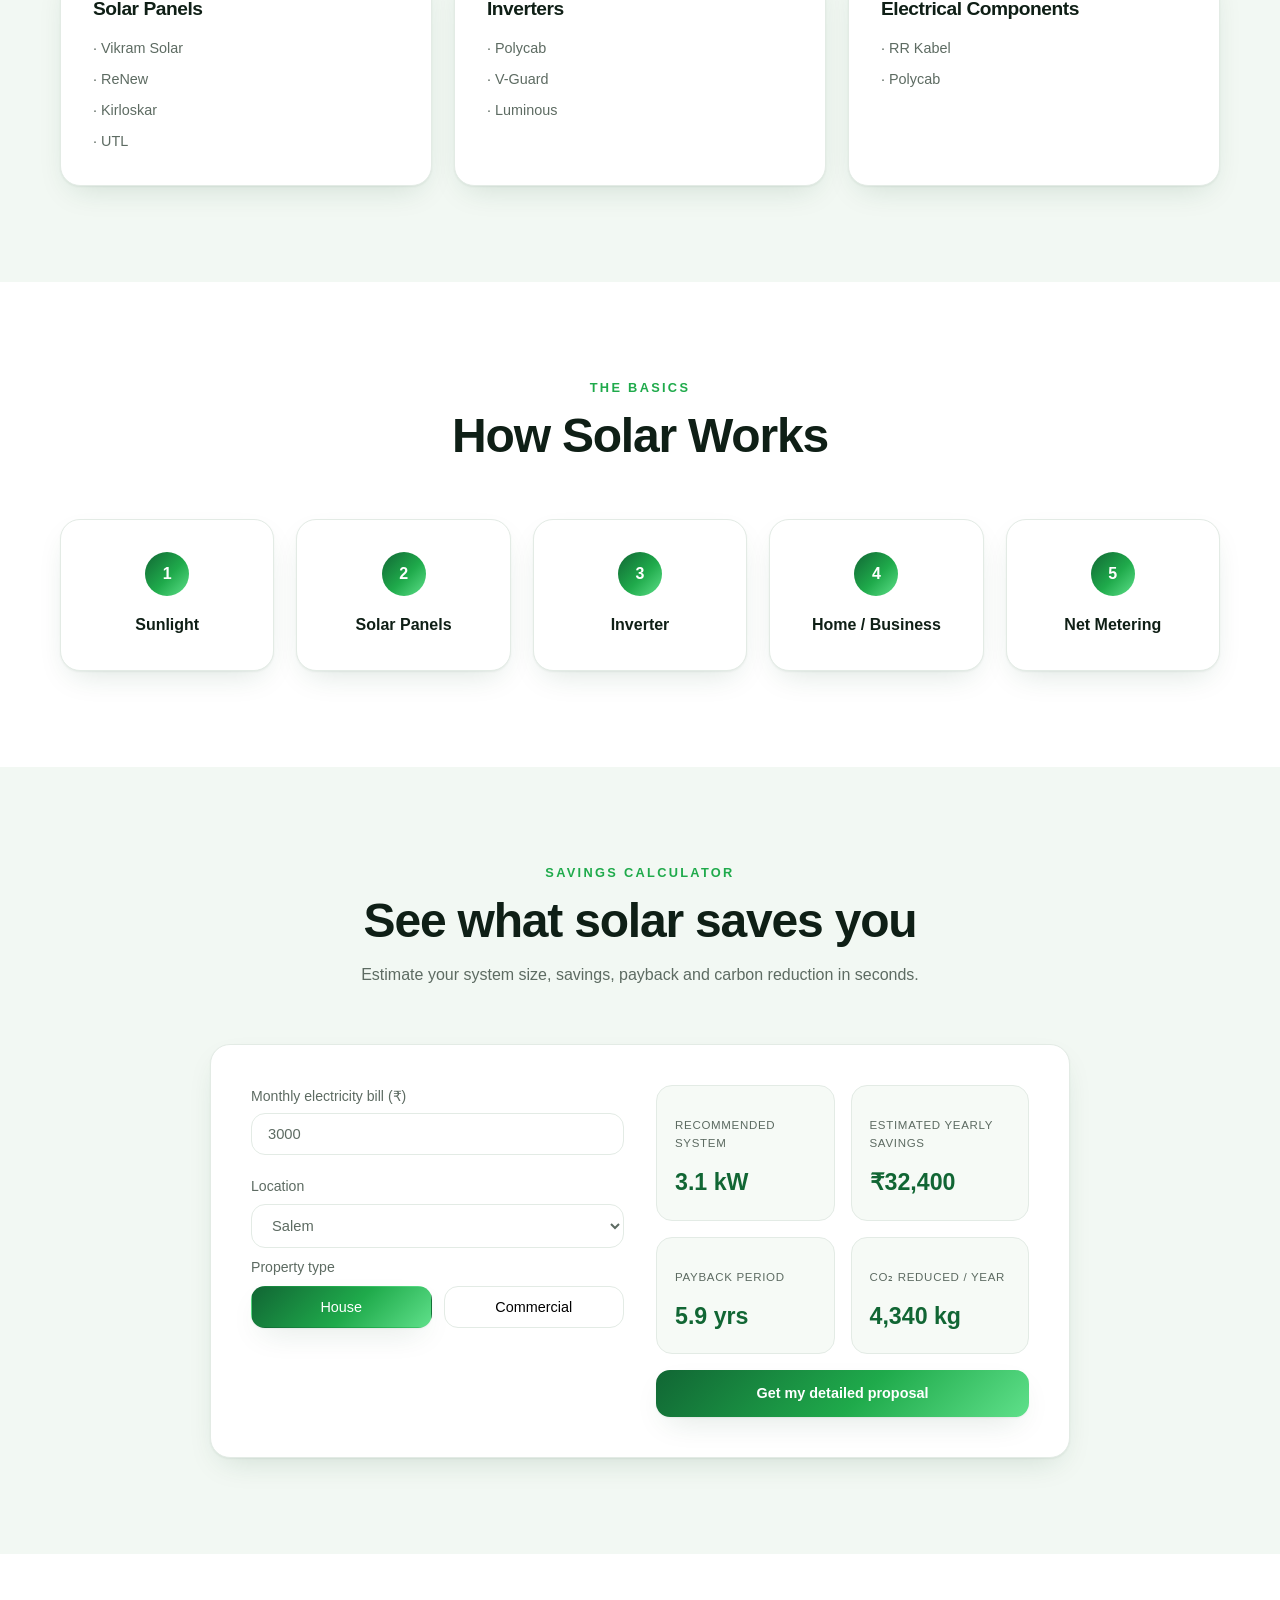
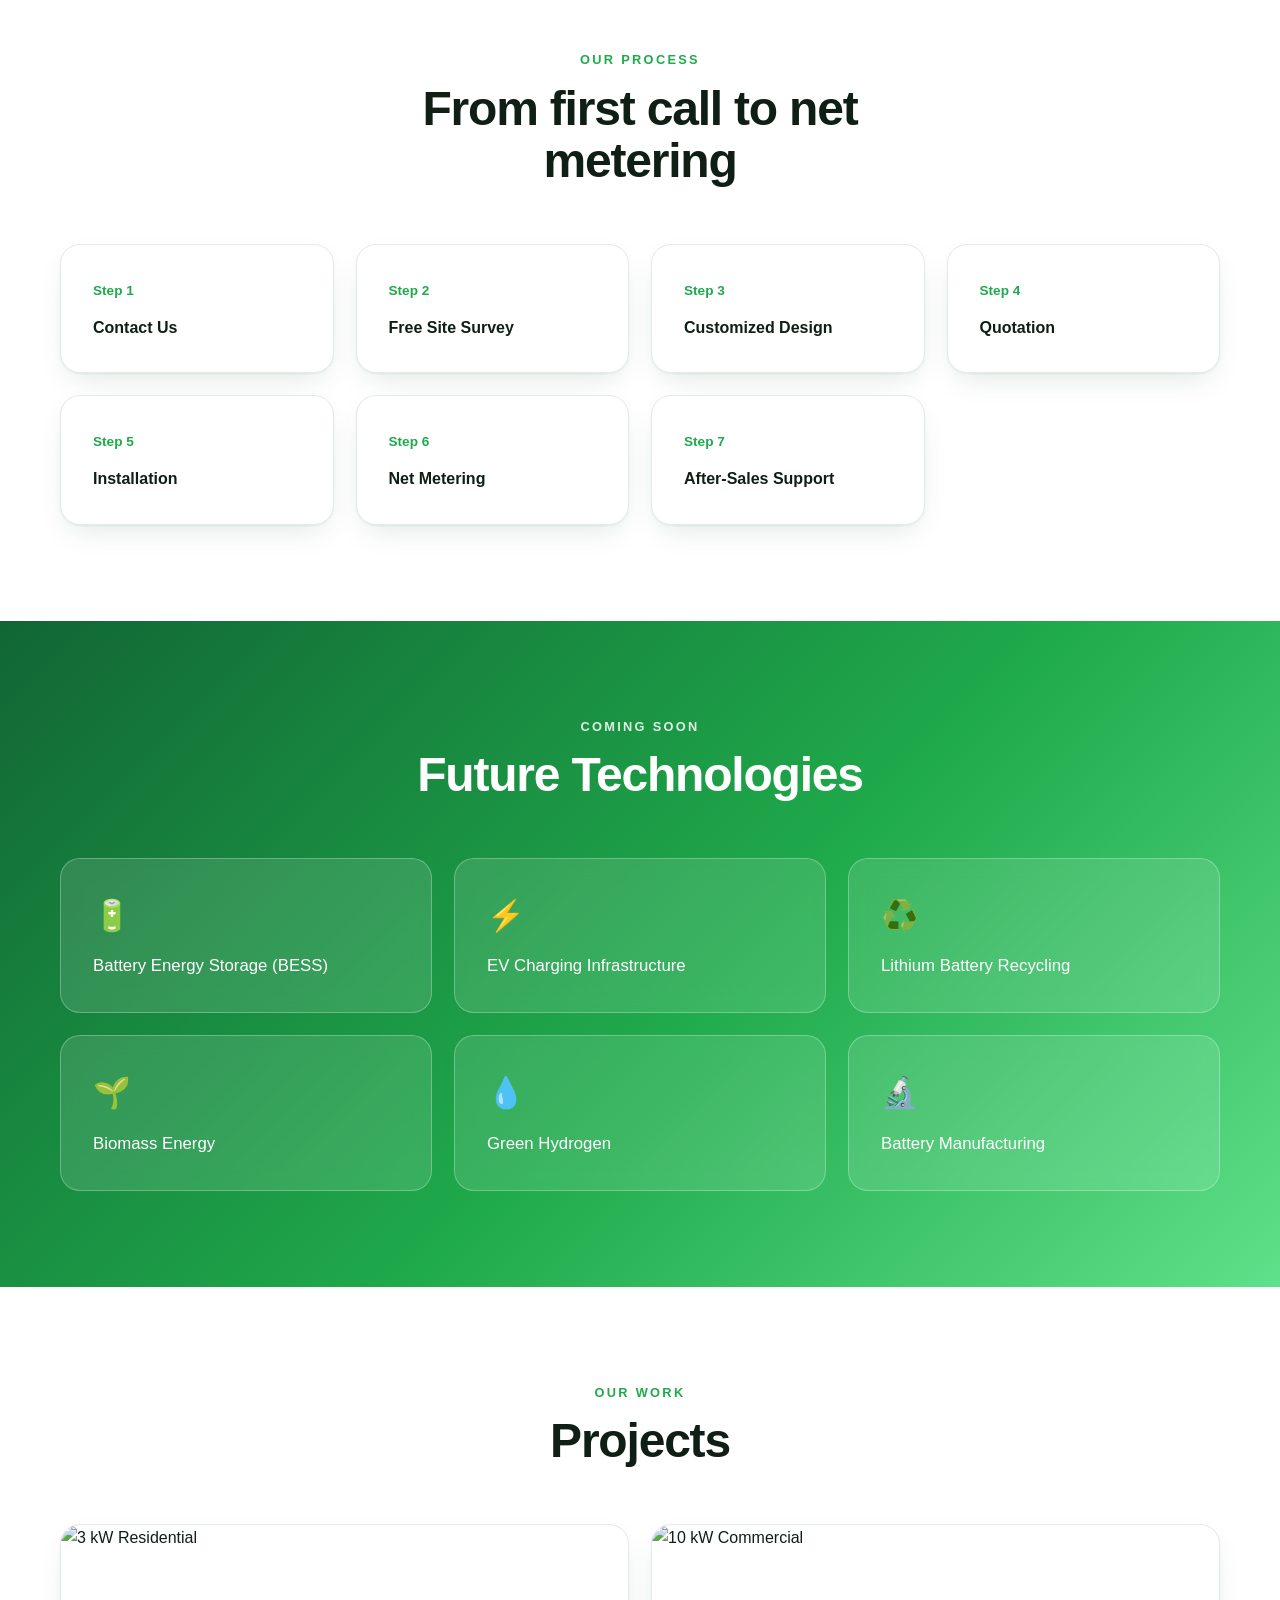
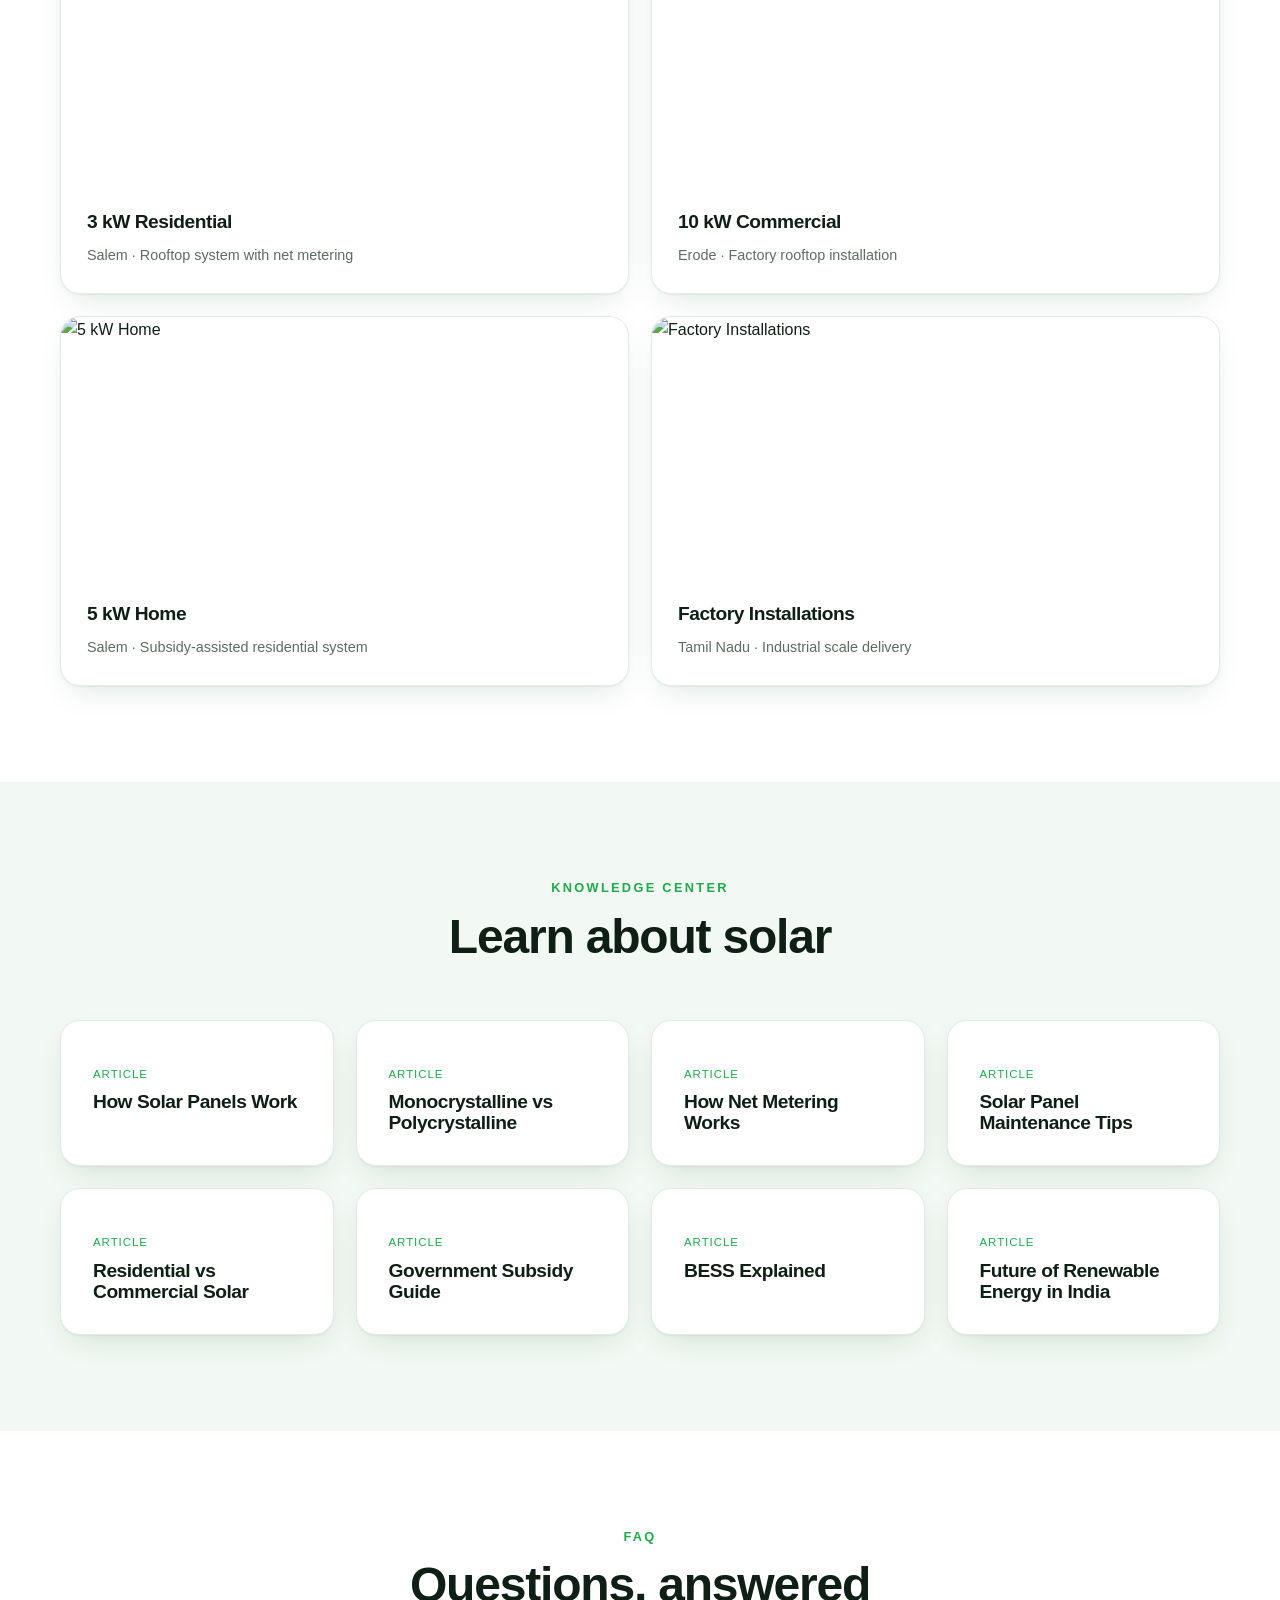
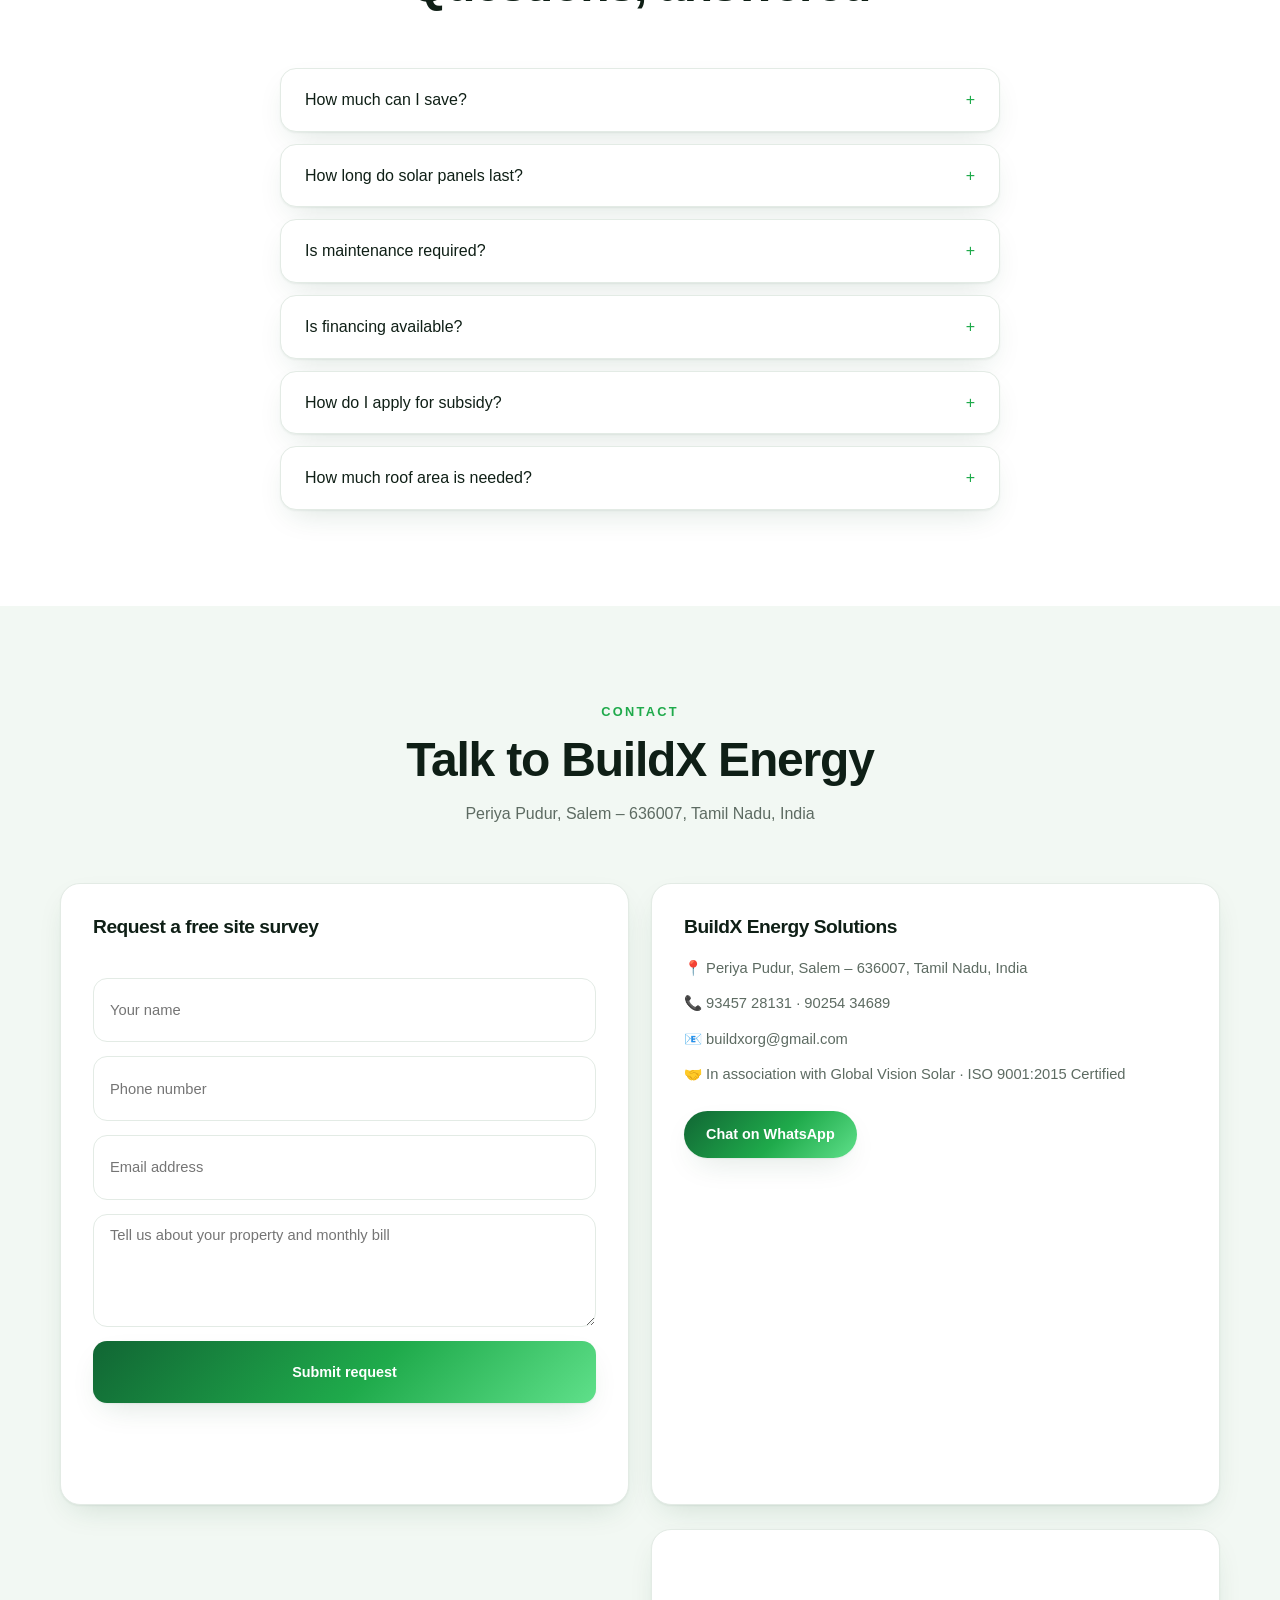
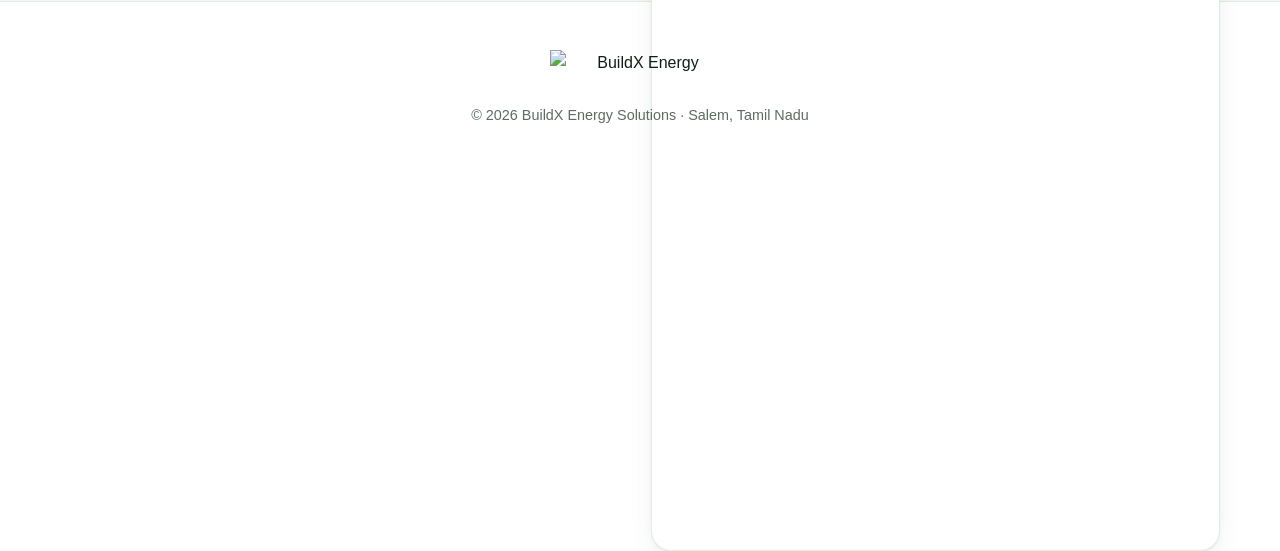
==== commit 5047464a: "Add files via upload" ====
--- a/index.html
+++ b/index.html
@@ -1,117 +1,94 @@
 <!DOCTYPE html>
 <html lang="en">
 <head>
-<meta charset="UTF-8">
-<meta name="viewport" content="width=device-width, initial-scale=1.0, viewport-fit=cover">
-<meta name="theme-color" content="#000000">
-<title>BuildX — We build the machines. You run the business.</title>
-<meta name="description" content="BuildX designs and manufactures unattended vending machines, including NutriVend, a protein shake dispenser built for gyms.">
-<link rel="icon" href="assets/logo.png" type="image/png">
-<link rel="stylesheet" href="assets/style.css">
+<meta charset="utf-8">
+<meta name="viewport" content="width=device-width, initial-scale=1">
+<title>BuildX Energy | Solar &amp; Clean Energy Solutions in Salem</title>
+<meta name="description" content="BuildX Energy delivers rooftop, commercial and industrial solar, subsidy support, financing and net metering across Tamil Nadu. Free site survey in Salem.">
+<meta property="og:title" content="BuildX Energy | Clean Energy Solutions">
+<meta property="og:description" content="Innovative renewable energy solutions for homes, businesses and industries across India.">
+<meta property="og:type" content="website">
+<meta name="twitter:card" content="summary_large_image">
+<link rel="icon" href="images/buildx-logo.png">
+<link rel="canonical" href="https://buildxenergy.example/">
+<link rel="stylesheet" href="style.css">
 </head>
-<body>
-
-<header class="site-header">
-  <div class="wrap">
-    <a class="brand" href="index.html">
-      <img src="assets/logo.png" alt="BuildX">
-    </a>
-    <button class="nav-toggle" aria-label="Toggle navigation" aria-expanded="false">
-      <svg viewBox="0 0 24 24" fill="none" stroke="currentColor" stroke-width="1.8" stroke-linecap="round"><line x1="4" y1="7" x2="20" y2="7"/><line x1="4" y1="12" x2="20" y2="12"/><line x1="4" y1="17" x2="20" y2="17"/></svg>
-    </button>
-    <nav class="nav">
-      <a href="nutrivend/index.html">NutriVend</a>
-      <a href="contact.html">Contact</a>
-      <a href="terms.html">Terms</a>
-      <a href="privacy.html">Privacy</a>
-      <a href="refund.html">Refund Policy</a>
-    </nav>
-  </div>
-</header>
-
-<section class="section dark">
-  <div class="wrap reveal">
-    <div class="eyebrow">BuildX / Hardware Manufacturer</div>
-    <h1>We build the machines.<br>You run the business.</h1>
-    <p class="lede" style="margin-top:24px;">BuildX designs unattended vending hardware for operators who want a product, not a project. Buy the machine, place it, plug in your payment details — we handle the engineering.</p>
-    <div class="pill-row" style="margin-top:36px;">
-      <a class="btn" href="nutrivend/index.html">View NutriVend →</a>
-      <a class="btn ghost" href="#lineup">Our lineup</a>
+<body id="top">
+<header id="siteHeader">
+  <nav class="nav container">
+    <a href="#top" class="brand"><img src="images/buildx-logo.png" alt="BuildX Energy logo" width="160" height="36"></a>
+    <div class="nav-links"><a href="#about">About</a><a href="#services">Services</a><a href="#products">Products</a><a href="#calculator">Calculator</a><a href="#future">Future Tech</a><a href="#projects">Projects</a><a href="#faq">FAQ</a><a href="#contact" class="btn btn-primary btn-sm">Free Consultation</a></div>
+    <button id="menuBtn" class="menu-btn" aria-label="Toggle menu" aria-expanded="false">Menu</button>
+  </nav>
+  <div id="mobileMenu" class="mobile-menu"><a href="#about">About</a><a href="#services">Services</a><a href="#products">Products</a><a href="#calculator">Calculator</a><a href="#future">Future Tech</a><a href="#projects">Projects</a><a href="#faq">FAQ</a><a href="#contact" class="btn btn-primary">Free Consultation</a></div>
+</header><section class="hero">
+  <img class="hero-bg" src="images/hero-solar.jpg" alt="Solar panels installed across green rolling hills" width="1920" height="1088">
+  <div class="hero-overlay"></div>
+  <div class="container hero-content">
+    <p class="hero-kicker reveal">BuildX Energy Solutions · ISO 9001:2015 Certified</p>
+    <h1 class="reveal" data-delay="120">Powering the Future with Clean Energy</h1>
+    <p class="hero-sub reveal" data-delay="240">Innovative renewable energy solutions for homes, businesses and industries.</p>
+    <div class="hero-actions reveal" data-delay="360">
+      <a href="#contact" class="btn btn-primary btn-lg">Get a Free Consultation</a>
+      <a href="#contact" class="btn btn-ghost btn-lg">Request a Site Survey</a>
     </div>
   </div>
-</section>
-
-<section class="section" id="lineup">
-  <div class="wrap reveal">
-    <div class="eyebrow">Product Lineup</div>
-    <h2>One machine live. More in the shop.</h2>
-    <div class="grid cols-2" style="margin-top:44px;">
-      <div class="card bracket">
-        <span class="tag">Shipping now</span>
-        <h3 style="margin-top:18px;">NutriVend</h3>
-        <p class="lede" style="margin-top:10px; font-size:16px;">A protein shake vending machine for gyms. Pours fresh, on demand, straight into the customer's cup.</p>
-        <a class="btn ghost" style="margin-top:22px;" href="nutrivend/index.html">See spec sheet →</a>
-      </div>
-      <div class="card bracket">
-        <span class="tag">In development</span>
-        <h3 style="margin-top:18px;">Next unit</h3>
-        <p class="lede" style="margin-top:10px; font-size:16px;">We're building our second machine. Get in touch if you want early access when it ships.</p>
-        <a class="btn ghost" style="margin-top:22px;" href="mailto:hello@buildx.in">Get in touch →</a>
-      </div>
+</section><section id="about" class="container section">
+  <div class="section-head reveal"><p class="eyebrow">Who We Are</p><h2>About BuildX Energy</h2></div>
+  <div class="prose reveal"><p>BuildX Energy is a renewable energy company committed to accelerating India's transition towards sustainable and clean energy. We provide reliable solar solutions today while building tomorrow's energy ecosystem through innovation in Battery Energy Storage Systems (BESS), Hydrogen Energy, Biomass, EV infrastructure and Battery Recycling.</p></div>
+  <div class="grid grid-2 mt-14">
+    <div class="card hover-lift reveal"><h3 class="text-gradient">Vision</h3><p class="muted">To become India's most trusted clean energy and sustainability company.</p></div>
+    <div class="card hover-lift reveal" data-delay="120"><h3 class="text-gradient">Mission</h3><p class="muted">Deliver innovative, affordable and sustainable energy solutions that create long-term value for people and the planet.</p></div>
+  </div>
+</section><section id="services" class="band"><div class="container"><div class="section-head reveal"><p class="eyebrow">What We Do</p><h2>Our Services</h2><p class="sub">Complete solar delivery — from design and subsidy paperwork to installation and lifetime care.</p></div><div class="grid grid-3"><div class="card hover-lift reveal" data-delay="0"><div class="num">01</div><h3>Residential Rooftop Solar</h3><p class="muted small">Reduce electricity bills and enjoy clean energy at home.</p></div><div class="card hover-lift reveal" data-delay="100"><div class="num">02</div><h3>Commercial & Industrial Solar</h3><p class="muted small">High-performance systems for factories, warehouses, schools, hospitals and businesses.</p></div><div class="card hover-lift reveal" data-delay="200"><div class="num">03</div><h3>Government Subsidy Assistance</h3><p class="muted small">Complete support for eligible residential rooftop subsidy applications.</p></div><div class="card hover-lift reveal" data-delay="0"><div class="num">04</div><h3>Solar Financing</h3><p class="muted small">Easy bank loan assistance with our partner banks.</p></div><div class="card hover-lift reveal" data-delay="100"><div class="num">05</div><h3>Net Metering Support</h3><p class="muted small">Documentation and approval assistance, end to end.</p></div><div class="card hover-lift reveal" data-delay="200"><div class="num">06</div><h3>Annual Maintenance Contract</h3><p class="muted small">Maintenance, cleaning, inspections and performance monitoring.</p></div></div></div></section><section class="container section"><div class="section-head reveal"><p class="eyebrow">Why BuildX</p><h2>Why Choose BuildX Energy?</h2></div><div class="grid grid-3"><div class="pill reveal" data-delay="0"><span class="tick">✓</span><span>Premium Quality Components</span></div><div class="pill reveal" data-delay="80"><span class="tick">✓</span><span>Experienced Installation Team</span></div><div class="pill reveal" data-delay="160"><span class="tick">✓</span><span>End-to-End Project Management</span></div><div class="pill reveal" data-delay="0"><span class="tick">✓</span><span>Government Subsidy Assistance</span></div><div class="pill reveal" data-delay="80"><span class="tick">✓</span><span>Professional Engineering</span></div><div class="pill reveal" data-delay="160"><span class="tick">✓</span><span>Safety First Installation</span></div><div class="pill reveal" data-delay="0"><span class="tick">✓</span><span>Reliable After-Sales Support</span></div></div></section><section id="products" class="band"><div class="container"><div class="section-head reveal"><p class="eyebrow">Brands We Offer</p><h2>Products</h2></div><div class="grid grid-3"><div class="card hover-lift reveal" data-delay="0"><h3>Solar Panels</h3><ul class="brand-list"><li>· Vikram Solar</li><li>· ReNew</li><li>· Kirloskar</li><li>· UTL</li></ul></div><div class="card hover-lift reveal" data-delay="120"><h3>Inverters</h3><ul class="brand-list"><li>· Polycab</li><li>· V-Guard</li><li>· Luminous</li></ul></div><div class="card hover-lift reveal" data-delay="240"><h3>Electrical Components</h3><ul class="brand-list"><li>· RR Kabel</li><li>· Polycab</li></ul></div></div></div></section><section class="container section"><div class="section-head reveal"><p class="eyebrow">The Basics</p><h2>How Solar Works</h2></div><div class="grid grid-5"><div class="card center reveal" data-delay="0"><div class="circle">1</div><p class="strong">Sunlight</p></div><div class="card center reveal" data-delay="110"><div class="circle">2</div><p class="strong">Solar Panels</p></div><div class="card center reveal" data-delay="220"><div class="circle">3</div><p class="strong">Inverter</p></div><div class="card center reveal" data-delay="330"><div class="circle">4</div><p class="strong">Home / Business</p></div><div class="card center reveal" data-delay="440"><div class="circle">5</div><p class="strong">Net Metering</p></div></div></section><section id="calculator" class="band"><div class="container narrow"><div class="section-head reveal"><p class="eyebrow">Savings Calculator</p><h2>See what solar saves you</h2><p class="sub">Estimate your system size, savings, payback and carbon reduction in seconds.</p></div><div class="reveal"><div class="card calc">
+  <div class="calc-inputs">
+    <label>Monthly electricity bill (₹)<input id="bill" type="number" min="500" value="3000"></label>
+    <label>Location<select id="loc"><option>Salem</option><option>Erode</option><option>Coimbatore</option><option>Chennai</option><option>Other</option></select></label>
+    <span class="field-label">Property type</span>
+    <div class="type-toggle">
+      <button type="button" class="type-btn active" data-type="home">House</button>
+      <button type="button" class="type-btn" data-type="commercial">Commercial</button>
     </div>
   </div>
-</section>
-
-<section class="section dark" id="merchants">
-  <div class="wrap reveal">
-    <div class="eyebrow">Merchants</div>
-    <h2>Live deployments.</h2>
-    <div class="grid cols-3" style="margin-top:44px;">
-      <div class="card bracket">
-        <h3 style="margin-top:18px;">FitZone Gym</h3>
-        <p class="lede" style="margin-top:10px; font-size:16px;">Your premier destination for fitness, bodybuilding, and wellness.</p>
-        <a class="btn ghost" style="margin-top:22px;" href="merchant/fitzone-gym/index.html">View page →</a>
-      </div>
-      <div class="card bracket">
-        <h3 style="margin-top:18px;">Protein Hub</h3>
-        <p class="lede" style="margin-top:10px; font-size:16px;">Premium sports nutrition and supplements.</p>
-        <a class="btn ghost" style="margin-top:22px;" href="merchant/protein-hub/index.html">View page →</a>
-      </div>
-      <div class="card bracket">
-        <h3 style="margin-top:18px;">Iron House Fitness</h3>
-        <p class="lede" style="margin-top:10px; font-size:16px;">Old school bodybuilding and strength training facility.</p>
-        <a class="btn ghost" style="margin-top:22px;" href="merchant/iron-house-fitness/index.html">View page →</a>
-      </div>
+  <div class="calc-results">
+    <div class="stat"><p class="stat-label">Recommended system</p><p class="stat-value" id="outSize">–</p></div>
+    <div class="stat"><p class="stat-label">Estimated yearly savings</p><p class="stat-value" id="outSavings">–</p></div>
+    <div class="stat"><p class="stat-label">Payback period</p><p class="stat-value" id="outPayback">–</p></div>
+    <div class="stat"><p class="stat-label">CO₂ reduced / year</p><p class="stat-value" id="outCo2">–</p></div>
+    <a href="#contact" class="btn btn-primary full">Get my detailed proposal</a>
+  </div>
+</div></div></div></section><section class="container section"><div class="section-head reveal"><p class="eyebrow">Our Process</p><h2>From first call to net metering</h2></div><div class="grid grid-4"><div class="card hover-lift reveal" data-delay="0"><span class="step">Step 1</span><p class="strong">Contact Us</p></div><div class="card hover-lift reveal" data-delay="90"><span class="step">Step 2</span><p class="strong">Free Site Survey</p></div><div class="card hover-lift reveal" data-delay="180"><span class="step">Step 3</span><p class="strong">Customized Design</p></div><div class="card hover-lift reveal" data-delay="270"><span class="step">Step 4</span><p class="strong">Quotation</p></div><div class="card hover-lift reveal" data-delay="0"><span class="step">Step 5</span><p class="strong">Installation</p></div><div class="card hover-lift reveal" data-delay="90"><span class="step">Step 6</span><p class="strong">Net Metering</p></div><div class="card hover-lift reveal" data-delay="180"><span class="step">Step 7</span><p class="strong">After-Sales Support</p></div></div></section><section id="future" class="future"><div class="container"><div class="section-head reveal"><p class="eyebrow light">Coming Soon</p><h2 class="light">Future Technologies</h2></div><div class="grid grid-3"><div class="glass-card reveal" data-delay="0"><span class="emoji">🔋</span><p>Battery Energy Storage (BESS)</p></div><div class="glass-card reveal" data-delay="100"><span class="emoji">⚡</span><p>EV Charging Infrastructure</p></div><div class="glass-card reveal" data-delay="200"><span class="emoji">♻️</span><p>Lithium Battery Recycling</p></div><div class="glass-card reveal" data-delay="0"><span class="emoji">🌱</span><p>Biomass Energy</p></div><div class="glass-card reveal" data-delay="100"><span class="emoji">💧</span><p>Green Hydrogen</p></div><div class="glass-card reveal" data-delay="200"><span class="emoji">🔬</span><p>Battery Manufacturing</p></div></div></div></section><section id="projects" class="container section"><div class="section-head reveal"><p class="eyebrow">Our Work</p><h2>Projects</h2></div><div class="grid grid-2"><article class="card project hover-lift reveal" data-delay="0"><div class="project-img"><img src="images/project-residential.jpg" alt="3 kW Residential" loading="lazy" width="1024" height="768"></div><div class="project-body"><h3>3 kW Residential</h3><p class="muted small">Salem · Rooftop system with net metering</p></div></article><article class="card project hover-lift reveal" data-delay="120"><div class="project-img"><img src="images/project-commercial.jpg" alt="10 kW Commercial" loading="lazy" width="1024" height="768"></div><div class="project-body"><h3>10 kW Commercial</h3><p class="muted small">Erode · Factory rooftop installation</p></div></article><article class="card project hover-lift reveal" data-delay="0"><div class="project-img"><img src="images/project-residential.jpg" alt="5 kW Home" loading="lazy" width="1024" height="768"></div><div class="project-body"><h3>5 kW Home</h3><p class="muted small">Salem · Subsidy-assisted residential system</p></div></article><article class="card project hover-lift reveal" data-delay="120"><div class="project-img"><img src="images/project-commercial.jpg" alt="Factory Installations" loading="lazy" width="1024" height="768"></div><div class="project-body"><h3>Factory Installations</h3><p class="muted small">Tamil Nadu · Industrial scale delivery</p></div></article></div></section><section class="band"><div class="container"><div class="section-head reveal"><p class="eyebrow">Knowledge Center</p><h2>Learn about solar</h2></div><div class="grid grid-4"><div class="card hover-lift reveal" data-delay="0"><p class="tag">Article</p><h3 class="small-title">How Solar Panels Work</h3></div><div class="card hover-lift reveal" data-delay="80"><p class="tag">Article</p><h3 class="small-title">Monocrystalline vs Polycrystalline</h3></div><div class="card hover-lift reveal" data-delay="160"><p class="tag">Article</p><h3 class="small-title">How Net Metering Works</h3></div><div class="card hover-lift reveal" data-delay="240"><p class="tag">Article</p><h3 class="small-title">Solar Panel Maintenance Tips</h3></div><div class="card hover-lift reveal" data-delay="0"><p class="tag">Article</p><h3 class="small-title">Residential vs Commercial Solar</h3></div><div class="card hover-lift reveal" data-delay="80"><p class="tag">Article</p><h3 class="small-title">Government Subsidy Guide</h3></div><div class="card hover-lift reveal" data-delay="160"><p class="tag">Article</p><h3 class="small-title">BESS Explained</h3></div><div class="card hover-lift reveal" data-delay="240"><p class="tag">Article</p><h3 class="small-title">Future of Renewable Energy in India</h3></div></div></div></section><section id="faq" class="container narrow-sm section"><div class="section-head reveal"><p class="eyebrow">FAQ</p><h2>Questions, answered</h2></div><div class="faq-list"><details class="faq reveal" data-delay="0"><summary><span>How much can I save?</span><span class="plus">+</span></summary><p class="muted small">Most homes cut 70–90% of their electricity bill, with typical payback in 3–5 years.</p></details><details class="faq reveal" data-delay="60"><summary><span>How long do solar panels last?</span><span class="plus">+</span></summary><p class="muted small">Panels carry a 25-year performance warranty and often run well beyond it.</p></details><details class="faq reveal" data-delay="120"><summary><span>Is maintenance required?</span><span class="plus">+</span></summary><p class="muted small">Minimal — periodic cleaning and inspection, which our AMC covers.</p></details><details class="faq reveal" data-delay="180"><summary><span>Is financing available?</span><span class="plus">+</span></summary><p class="muted small">Yes. We assist with bank loans through our partner banks.</p></details><details class="faq reveal" data-delay="240"><summary><span>How do I apply for subsidy?</span><span class="plus">+</span></summary><p class="muted small">We handle the full application for eligible residential rooftop systems.</p></details><details class="faq reveal" data-delay="300"><summary><span>How much roof area is needed?</span><span class="plus">+</span></summary><p class="muted small">Roughly 80–100 sq. ft. of shadow-free area per kW installed.</p></details></div></section><section id="contact" class="band"><div class="container">
+<div class="section-head reveal"><p class="eyebrow">Contact</p><h2>Talk to BuildX Energy</h2><p class="sub">Periya Pudur, Salem – 636007, Tamil Nadu, India</p></div>
+<div class="grid grid-2">
+  <form id="leadForm" class="card form reveal">
+    <h3>Request a free site survey</h3>
+    <input required type="text" name="name" placeholder="Your name">
+    <input required type="tel" name="phone" placeholder="Phone number">
+    <input required type="email" name="email" placeholder="Email address">
+    <textarea rows="4" name="message" placeholder="Tell us about your property and monthly bill"></textarea>
+    <button type="submit" class="btn btn-primary full">Submit request</button>
+    <p id="formMsg" class="form-msg"></p>
+  </form>
+  <div class="reveal" data-delay="140">
+    <div class="card">
+      <h3>BuildX Energy Solutions</h3>
+      <ul class="contact-list">
+        <li>📍 Periya Pudur, Salem – 636007, Tamil Nadu, India</li>
+        <li>📞 <a href="tel:+919345728131">93457 28131</a> · <a href="tel:+919025434689">90254 34689</a></li>
+        <li>📧 <a href="mailto:buildxorg@gmail.com">buildxorg@gmail.com</a></li>
+        <li>🤝 In association with Global Vision Solar · ISO 9001:2015 Certified</li>
+      </ul>
+      <a href="https://wa.me/919345728131" target="_blank" rel="noreferrer" class="btn btn-primary mt-6">Chat on WhatsApp</a>
+    </div>
+    <div class="card map-card">
+      <iframe title="BuildX Energy location in Salem" src="https://www.google.com/maps?q=Periya%20Pudur%20Salem%20636007&output=embed" loading="lazy"></iframe>
     </div>
   </div>
-</section>
-
-<section class="section band">
-  <div class="wrap reveal">
-    <div class="eyebrow">How buying from BuildX works</div>
-    <h2>Four steps from order to operating.</h2>
-    <ol class="steps">
-      <li><span class="step-num">01</span><div><h3>Order the machine</h3><p class="lede" style="font-size:15px; margin-top:8px;">Choose a unit, we manufacture and ship it to your location.</p></div></li>
-      <li><span class="step-num">02</span><div><h3>Install it on-site</h3><p class="lede" style="font-size:15px; margin-top:8px;">Set it up in your gym, office, or storefront. We guide you through power and refill setup.</p></div></li>
-      <li><span class="step-num">03</span><div><h3>Connect your payments</h3><p class="lede" style="font-size:15px; margin-top:8px;">Link your own payment account to the machine's display so you collect every payment directly.</p></div></li>
-      <li><span class="step-num">04</span><div><h3>Run the business</h3><p class="lede" style="font-size:15px; margin-top:8px;">Restock, monitor, and grow. The machine is yours to operate.</p></div></li>
-    </ol>
-  </div>
-</section>
-
-<footer class="site-footer">
-  <div class="wrap">
-    <span class="mono">© 2026 BUILDX</span>
-    <div class="footer-links">
-      <a href="contact.html">Contact</a>
-      <a href="terms.html">Terms</a>
-      <a href="privacy.html">Privacy</a>
-      <a href="refund.html">Refund Policy</a>
-      <a href="mailto:hello@buildx.in">hello@buildx.in</a>
-    </div>
-  </div>
-</footer>
-
-<script src="assets/site.js"></script>
+</div></div></section><footer><div class="container center">
+  <img src="images/buildx-logo.png" alt="BuildX Energy" width="180" height="40" class="footer-logo">
+  <p class="muted small">© <span id="year"></span> BuildX Energy Solutions · Salem, Tamil Nadu</p>
+</div></footer>
+<a href="https://wa.me/919345728131" target="_blank" rel="noreferrer" aria-label="Chat on WhatsApp" class="whatsapp-fab">💬</a>
+<script src="script.js"></script>
 </body>
-</html>
+</html>
--- a/style.css
+++ b/style.css
@@ -0,0 +1,165 @@
+/* BuildX Energy — green & white theme, Apple-style typography */
+:root{
+  --background:#ffffff;
+  --foreground:#0f1f16;
+  --card:#ffffff;
+  --primary:#1faa4b;
+  --primary-deep:#116634;
+  --primary-glow:#5fe08a;
+  --primary-foreground:#ffffff;
+  --secondary:#f2f8f3;
+  --muted-foreground:#5d6b62;
+  --border:#e3ebe5;
+  --radius:20px;
+  --gradient-primary:linear-gradient(135deg,var(--primary-deep),var(--primary) 55%,var(--primary-glow));
+  --shadow-soft:0 1px 2px rgba(20,60,35,.06),0 12px 32px -12px rgba(20,80,45,.18);
+  --shadow-lift:0 24px 60px -24px rgba(20,80,45,.35);
+  --font-display:"SF Pro Display",-apple-system,BlinkMacSystemFont,"Helvetica Neue",Helvetica,Arial,sans-serif;
+  --font-sans:"SF Pro Text",-apple-system,BlinkMacSystemFont,"Helvetica Neue",Helvetica,Arial,sans-serif;
+  --ease:cubic-bezier(.16,1,.3,1);
+}
+*{box-sizing:border-box;margin:0;padding:0}
+html{scroll-behavior:smooth}
+body{background:var(--background);color:var(--foreground);font-family:var(--font-sans);-webkit-font-smoothing:antialiased;line-height:1.6}
+h1,h2,h3{font-family:var(--font-display);letter-spacing:-.025em;line-height:1.1}
+img{display:block;max-width:100%}
+a{color:inherit;text-decoration:none}
+.container{width:100%;max-width:1200px;margin:0 auto;padding:0 20px}
+.container.narrow{max-width:900px}
+.container.narrow-sm{max-width:760px}
+.section{padding:96px 20px}
+.band{background:var(--secondary);padding:96px 0}
+.center{text-align:center}
+.muted{color:var(--muted-foreground)}
+.small{font-size:.9rem}
+.strong{font-weight:600}
+.mt-6{margin-top:24px}.mt-14{margin-top:56px}
+.text-gradient{background:var(--gradient-primary);-webkit-background-clip:text;background-clip:text;color:transparent}
+
+/* Header */
+#siteHeader{position:fixed;inset:0 0 auto 0;z-index:50;transition:background .5s var(--ease),box-shadow .5s var(--ease),border-color .5s}
+#siteHeader.scrolled{background:rgba(255,255,255,.82);backdrop-filter:blur(18px);border-bottom:1px solid var(--border)}
+.nav{display:flex;align-items:center;justify-content:space-between;padding-top:12px;padding-bottom:12px}
+.brand img{height:36px;width:auto}
+.nav-links{display:none;align-items:center;gap:28px}
+.nav-links a{font-size:.9rem;font-weight:500;transition:color .3s}
+.nav-links a:hover{color:var(--primary)}
+.menu-btn{border:1px solid var(--border);background:rgba(255,255,255,.7);border-radius:10px;padding:8px 12px;font-size:.9rem;font-family:inherit;cursor:pointer}
+.mobile-menu{display:none;flex-direction:column;gap:4px;background:#fff;border-top:1px solid var(--border);padding:12px 20px 20px}
+.mobile-menu.open{display:flex}
+.mobile-menu a{padding:8px 12px;border-radius:10px;font-size:.92rem;font-weight:500}
+.mobile-menu a:hover{background:var(--secondary)}
+@media(min-width:1024px){.nav-links{display:flex}.menu-btn{display:none}.mobile-menu{display:none!important}}
+
+/* Buttons */
+.btn{display:inline-flex;align-items:center;justify-content:center;border:0;border-radius:999px;padding:12px 22px;font-size:.9rem;font-weight:600;font-family:inherit;cursor:pointer;transition:transform .3s var(--ease),background .3s}
+.btn-primary{background-image:var(--gradient-primary);color:var(--primary-foreground);box-shadow:var(--shadow-soft)}
+.btn-primary:hover{transform:scale(1.04)}
+.btn-ghost{border:1px solid rgba(255,255,255,.4);background:rgba(255,255,255,.12);color:#fff;backdrop-filter:blur(10px)}
+.btn-ghost:hover{background:rgba(255,255,255,.22)}
+.btn-lg{padding:16px 28px}
+.btn-sm{padding:10px 20px}
+.btn.full{width:100%;border-radius:14px}
+
+/* Hero */
+.hero{position:relative;display:flex;align-items:center;min-height:92vh;overflow:hidden}
+.hero-bg{position:absolute;inset:0;width:100%;height:100%;object-fit:cover}
+.hero-overlay{position:absolute;inset:0;background:linear-gradient(90deg,rgba(17,102,52,.88),rgba(17,102,52,.55) 45%,transparent)}
+.hero-content{position:relative;padding-top:112px;padding-bottom:64px}
+.hero-kicker{font-size:.82rem;font-weight:500;text-transform:uppercase;letter-spacing:.22em;color:rgba(255,255,255,.82)}
+.hero h1{margin-top:20px;max-width:820px;font-size:clamp(2.6rem,6vw,4.6rem);font-weight:600;color:#fff}
+.hero-sub{margin-top:22px;max-width:520px;font-size:1.1rem;color:rgba(255,255,255,.88)}
+.hero-actions{display:flex;flex-wrap:wrap;gap:16px;margin-top:38px}
+
+/* Section heads */
+.section-head{max-width:640px;margin:0 auto 56px;text-align:center}
+.eyebrow{font-size:.8rem;font-weight:600;text-transform:uppercase;letter-spacing:.18em;color:var(--primary)}
+.eyebrow.light{color:rgba(255,255,255,.85)}
+.section-head h2{margin-top:12px;font-size:clamp(2rem,4vw,3rem);font-weight:600}
+.section-head h2.light{color:#fff}
+.section-head .sub{margin-top:14px;color:var(--muted-foreground)}
+.prose{max-width:760px;margin:0 auto;text-align:center;font-size:1.08rem;color:var(--muted-foreground)}
+
+/* Grids + cards */
+.grid{display:grid;gap:22px}
+.grid-2{grid-template-columns:1fr}
+.grid-3,.grid-4,.grid-5{grid-template-columns:1fr}
+@media(min-width:640px){.grid-3,.grid-4{grid-template-columns:repeat(2,1fr)}.grid-2{grid-template-columns:repeat(2,1fr)}}
+@media(min-width:1024px){.grid-3{grid-template-columns:repeat(3,1fr)}.grid-4{grid-template-columns:repeat(4,1fr)}.grid-5{grid-template-columns:repeat(5,1fr)}}
+.card{height:100%;background:var(--card);border:1px solid var(--border);border-radius:var(--radius);padding:32px;box-shadow:var(--shadow-soft)}
+.card h3{font-size:1.2rem;font-weight:600}
+.card p{margin-top:12px}
+.hover-lift{transition:transform .5s var(--ease),box-shadow .5s var(--ease)}
+.hover-lift:hover{transform:translateY(-6px);box-shadow:var(--shadow-lift)}
+.num{display:flex;align-items:center;justify-content:center;width:48px;height:48px;margin-bottom:22px;border-radius:16px;background-image:var(--gradient-primary);color:#fff;font-weight:600}
+.pill{display:flex;align-items:center;gap:12px;background:var(--card);border:1px solid var(--border);border-radius:16px;padding:18px 22px;box-shadow:var(--shadow-soft);font-weight:500;transition:border-color .3s}
+.pill:hover{border-color:rgba(31,170,75,.5)}
+.tick{display:flex;align-items:center;justify-content:center;flex:0 0 28px;height:28px;border-radius:999px;background-image:var(--gradient-primary);color:#fff;font-size:.75rem}
+.brand-list{margin-top:18px;list-style:none;color:var(--muted-foreground);font-size:.9rem}
+.brand-list li{margin-top:8px}
+.circle{display:flex;align-items:center;justify-content:center;width:44px;height:44px;margin:0 auto 16px;border-radius:999px;background-image:var(--gradient-primary);color:#fff;font-weight:600}
+.step{font-size:.85rem;font-weight:600;color:var(--primary)}
+.tag{font-size:.72rem;text-transform:uppercase;letter-spacing:.08em;color:var(--primary)}
+.small-title{margin-top:8px;font-size:1rem;font-weight:500}
+
+/* Future tech */
+.future{position:relative;overflow:hidden;background-image:var(--gradient-primary);padding:96px 0}
+.glass-card{height:100%;border:1px solid rgba(255,255,255,.28);background:rgba(255,255,255,.12);border-radius:var(--radius);padding:32px;backdrop-filter:blur(10px);transition:transform .5s var(--ease)}
+.glass-card:hover{transform:translateY(-6px)}
+.glass-card .emoji{font-size:1.9rem}
+.glass-card p{margin-top:14px;font-size:1.05rem;font-weight:500;color:#fff}
+
+/* Projects */
+.project{padding:0;overflow:hidden}
+.project-img{overflow:hidden}
+.project-img img{height:260px;width:100%;object-fit:cover;transition:transform .7s var(--ease)}
+.project:hover .project-img img{transform:scale(1.06)}
+.project-body{padding:26px}
+
+/* Calculator */
+.calc{display:grid;gap:32px}
+@media(min-width:768px){.calc{grid-template-columns:1fr 1fr;padding:40px}}
+.calc-inputs label,.field-label{display:block;font-size:.88rem;font-weight:500;color:var(--muted-foreground);margin-bottom:8px}
+.calc-inputs label+label{margin-top:20px}
+input,select,textarea{width:100%;border:1px solid var(--border);background:#fff;border-radius:14px;padding:12px 16px;font-size:.92rem;font-family:inherit;color:inherit;outline:none;transition:border-color .25s,box-shadow .25s}
+input:focus,select:focus,textarea:focus{border-color:var(--primary);box-shadow:0 0 0 3px rgba(31,170,75,.22)}
+.calc-inputs input,.calc-inputs select{margin-top:6px}
+.type-toggle{display:grid;grid-template-columns:1fr 1fr;gap:12px;margin-top:6px}
+.type-btn{border:1px solid var(--border);background:#fff;border-radius:14px;padding:12px 16px;font-size:.9rem;font-weight:500;font-family:inherit;cursor:pointer;transition:all .3s var(--ease)}
+.type-btn:hover{border-color:rgba(31,170,75,.5)}
+.type-btn.active{border-color:transparent;background-image:var(--gradient-primary);color:#fff;box-shadow:var(--shadow-soft)}
+.calc-results{display:grid;grid-template-columns:1fr 1fr;gap:16px;align-self:start}
+.stat{border:1px solid var(--border);background:rgba(242,248,243,.7);border-radius:16px;padding:18px}
+.stat-label{font-size:.72rem;text-transform:uppercase;letter-spacing:.06em;color:var(--muted-foreground)}
+.stat-value{margin-top:8px;font-size:1.45rem;font-weight:600;color:var(--primary-deep)}
+.calc-results .btn{grid-column:span 2}
+
+/* FAQ */
+.faq-list{display:grid;gap:12px}
+.faq{background:var(--card);border:1px solid var(--border);border-radius:16px;padding:18px 24px;box-shadow:var(--shadow-soft)}
+.faq summary{display:flex;align-items:center;justify-content:space-between;gap:16px;cursor:pointer;list-style:none;font-weight:500}
+.faq summary::-webkit-details-marker{display:none}
+.faq .plus{color:var(--primary);transition:transform .3s var(--ease)}
+.faq[open] .plus{transform:rotate(45deg)}
+.faq p{margin-top:12px}
+
+/* Contact */
+.form{display:grid;gap:14px}
+.form h3{margin-bottom:4px}
+.contact-list{list-style:none;margin-top:20px;display:grid;gap:12px;font-size:.92rem;color:var(--muted-foreground)}
+.contact-list a:hover{color:var(--primary)}
+.map-card{margin-top:24px;padding:0;overflow:hidden}
+.map-card iframe{display:block;width:100%;height:288px;border:0}
+.form-msg{min-height:20px;font-size:.85rem;color:var(--primary-deep)}
+
+footer{border-top:1px solid var(--border);background:#fff;padding:48px 0}
+footer .container{display:flex;flex-direction:column;align-items:center;gap:14px}
+.footer-logo{height:40px;width:auto}
+
+.whatsapp-fab{position:fixed;right:24px;bottom:24px;z-index:50;display:flex;align-items:center;justify-content:center;width:56px;height:56px;border-radius:999px;background-image:var(--gradient-primary);color:#fff;font-size:1.4rem;box-shadow:var(--shadow-lift);animation:float-slow 6s ease-in-out infinite}
+@keyframes float-slow{0%,100%{transform:translateY(0)}50%{transform:translateY(-12px)}}
+
+/* Reveal animation */
+.reveal{opacity:0;transform:translateY(28px);transition:opacity .9s var(--ease),transform .9s var(--ease)}
+.reveal[data-visible="true"]{opacity:1;transform:none}
+@media(prefers-reduced-motion:reduce){.reveal{opacity:1;transform:none;transition:none}.whatsapp-fab{animation:none}}
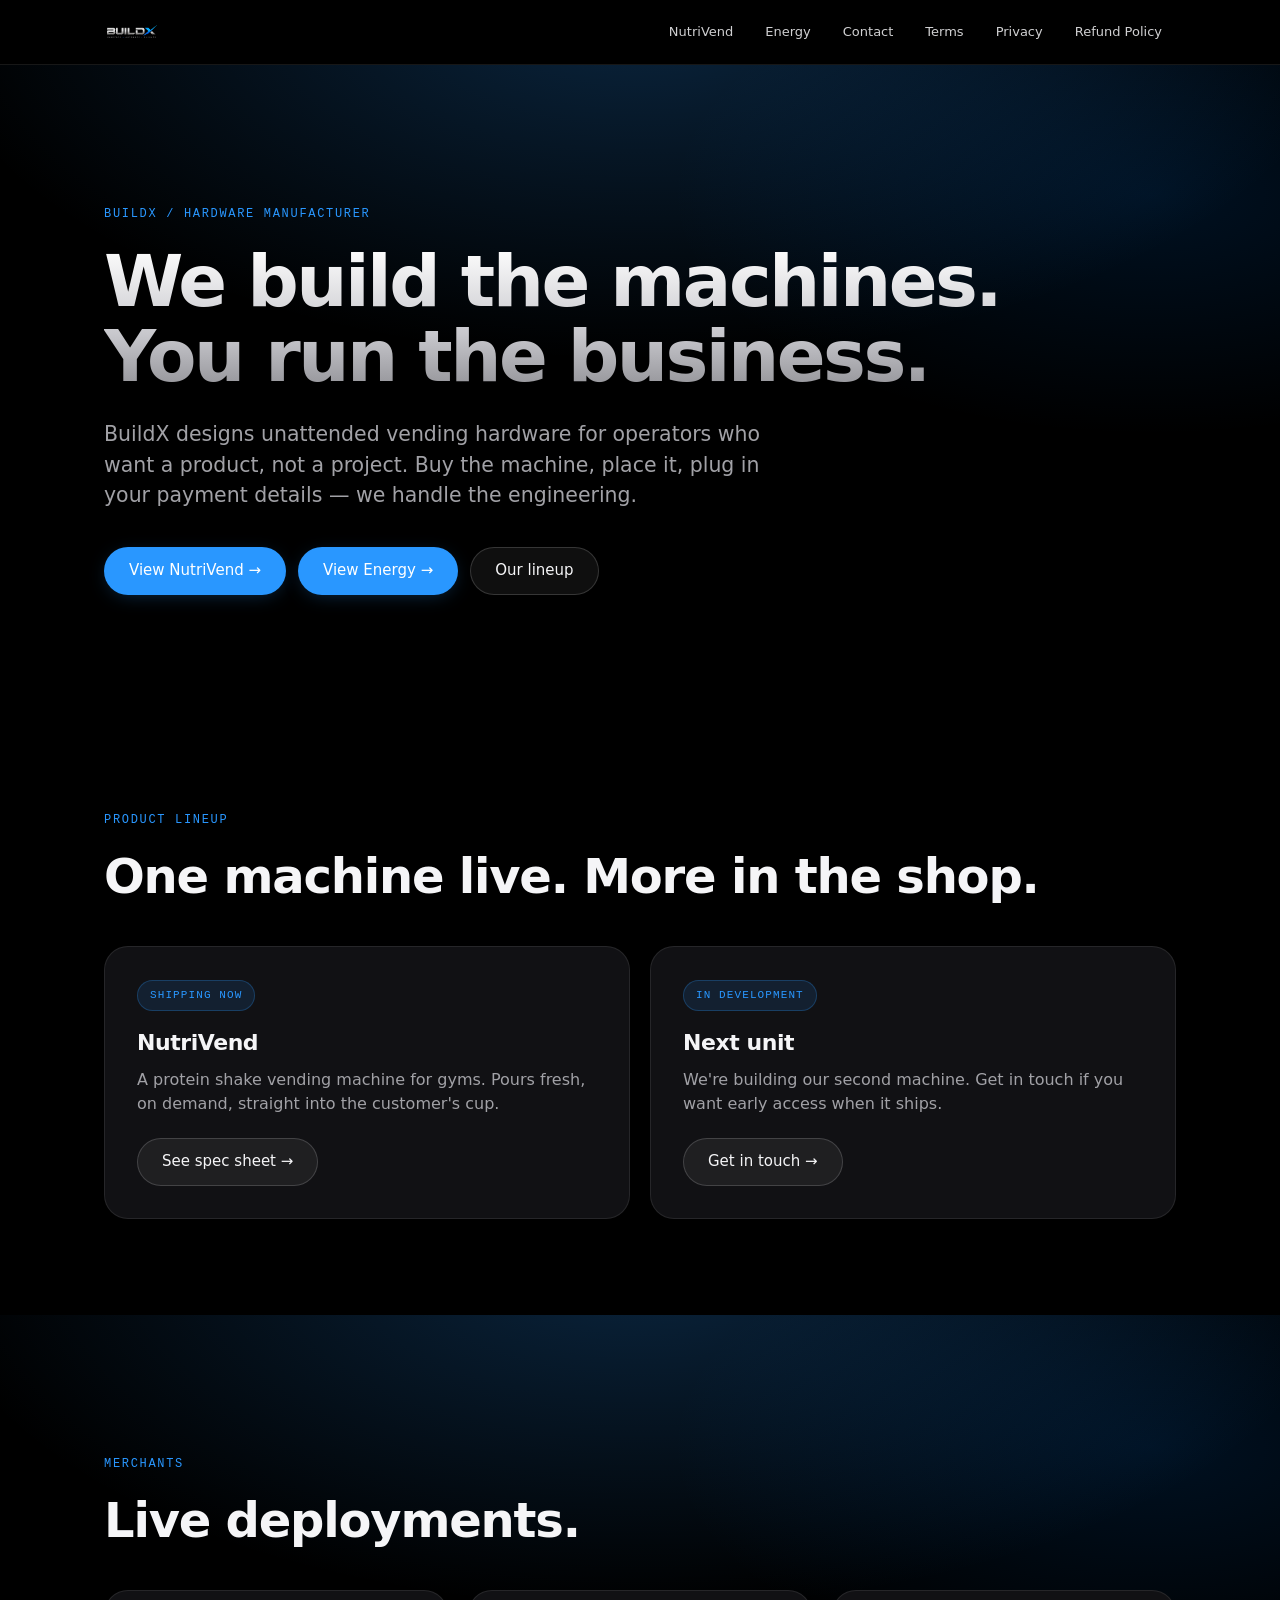
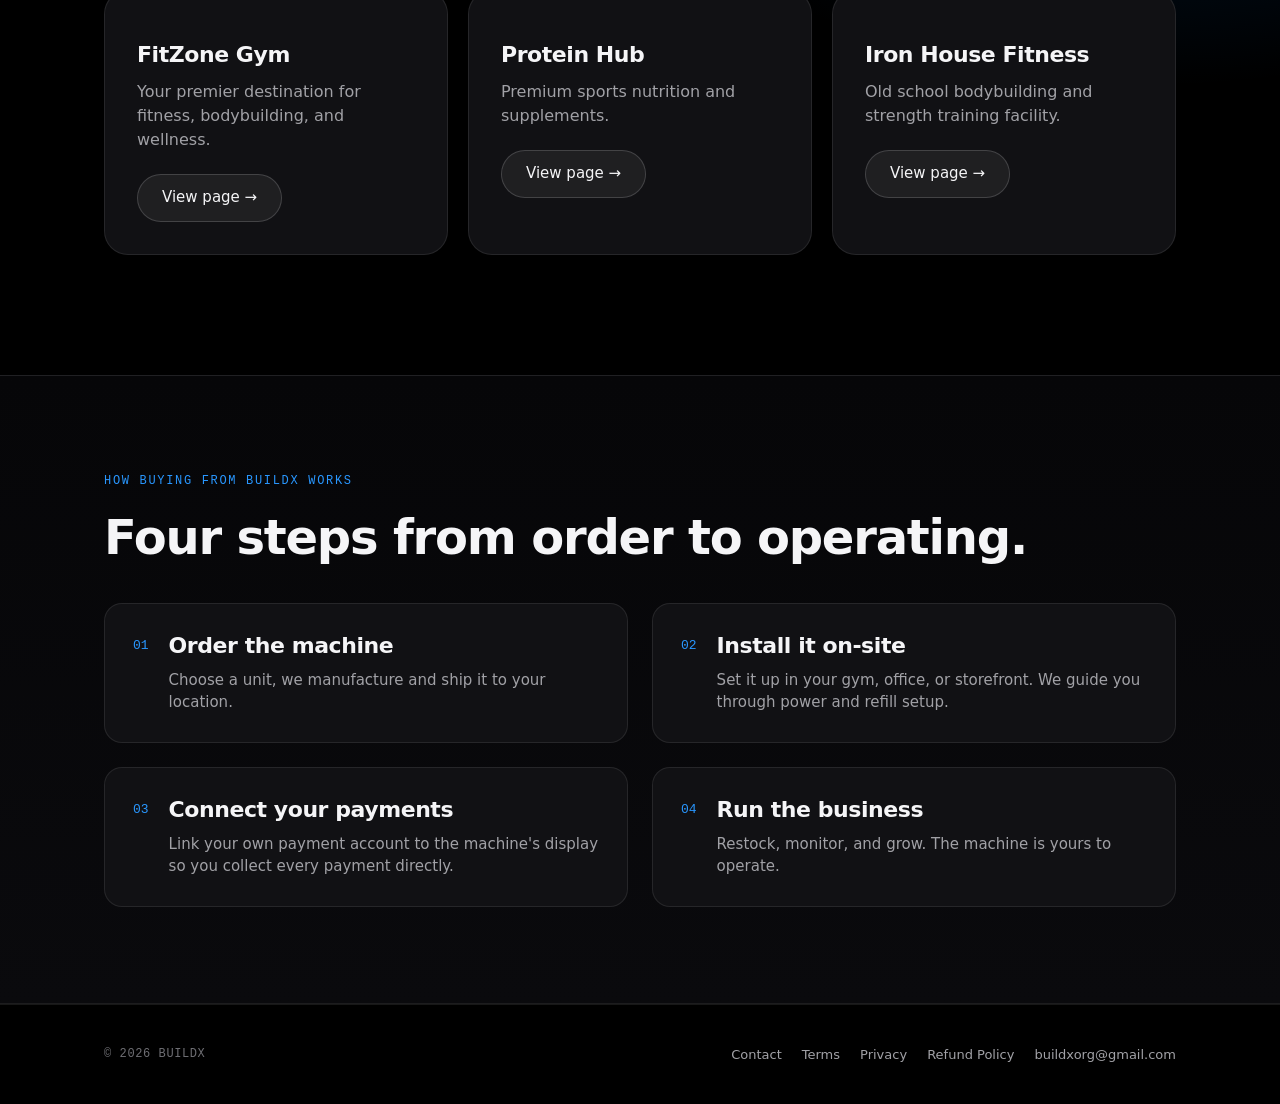
==== commit 6a2887c8: "Add files via upload" ====
--- a/index.html
+++ b/index.html
@@ -1,94 +1,120 @@
 <!DOCTYPE html>
 <html lang="en">
 <head>
-<meta charset="utf-8">
-<meta name="viewport" content="width=device-width, initial-scale=1">
-<title>BuildX Energy | Solar &amp; Clean Energy Solutions in Salem</title>
-<meta name="description" content="BuildX Energy delivers rooftop, commercial and industrial solar, subsidy support, financing and net metering across Tamil Nadu. Free site survey in Salem.">
-<meta property="og:title" content="BuildX Energy | Clean Energy Solutions">
-<meta property="og:description" content="Innovative renewable energy solutions for homes, businesses and industries across India.">
-<meta property="og:type" content="website">
-<meta name="twitter:card" content="summary_large_image">
-<link rel="icon" href="images/buildx-logo.png">
-<link rel="canonical" href="https://buildxenergy.example/">
-<link rel="stylesheet" href="style.css">
+<meta charset="UTF-8">
+<meta name="viewport" content="width=device-width, initial-scale=1.0, viewport-fit=cover">
+<meta name="theme-color" content="#000000">
+<title>BuildX — We build the machines. You run the business.</title>
+<meta name="description" content="BuildX designs and manufactures unattended vending machines, including NutriVend, a protein shake dispenser built for gyms.">
+<link rel="icon" href="assets/logo.png" type="image/png">
+<link rel="stylesheet" href="assets/style.css">
 </head>
-<body id="top">
-<header id="siteHeader">
-  <nav class="nav container">
-    <a href="#top" class="brand"><img src="images/buildx-logo.png" alt="BuildX Energy logo" width="160" height="36"></a>
-    <div class="nav-links"><a href="#about">About</a><a href="#services">Services</a><a href="#products">Products</a><a href="#calculator">Calculator</a><a href="#future">Future Tech</a><a href="#projects">Projects</a><a href="#faq">FAQ</a><a href="#contact" class="btn btn-primary btn-sm">Free Consultation</a></div>
-    <button id="menuBtn" class="menu-btn" aria-label="Toggle menu" aria-expanded="false">Menu</button>
-  </nav>
-  <div id="mobileMenu" class="mobile-menu"><a href="#about">About</a><a href="#services">Services</a><a href="#products">Products</a><a href="#calculator">Calculator</a><a href="#future">Future Tech</a><a href="#projects">Projects</a><a href="#faq">FAQ</a><a href="#contact" class="btn btn-primary">Free Consultation</a></div>
-</header><section class="hero">
-  <img class="hero-bg" src="images/hero-solar.jpg" alt="Solar panels installed across green rolling hills" width="1920" height="1088">
-  <div class="hero-overlay"></div>
-  <div class="container hero-content">
-    <p class="hero-kicker reveal">BuildX Energy Solutions · ISO 9001:2015 Certified</p>
-    <h1 class="reveal" data-delay="120">Powering the Future with Clean Energy</h1>
-    <p class="hero-sub reveal" data-delay="240">Innovative renewable energy solutions for homes, businesses and industries.</p>
-    <div class="hero-actions reveal" data-delay="360">
-      <a href="#contact" class="btn btn-primary btn-lg">Get a Free Consultation</a>
-      <a href="#contact" class="btn btn-ghost btn-lg">Request a Site Survey</a>
+<body>
+
+<header class="site-header">
+  <div class="wrap">
+    <a class="brand" href="index.html">
+      <img src="assets/logo.png" alt="BuildX">
+    </a>
+    <button class="nav-toggle" aria-label="Toggle navigation" aria-expanded="false">
+      <svg viewBox="0 0 24 24" fill="none" stroke="currentColor" stroke-width="1.8" stroke-linecap="round"><line x1="4" y1="7" x2="20" y2="7"/><line x1="4" y1="12" x2="20" y2="12"/><line x1="4" y1="17" x2="20" y2="17"/></svg>
+    </button>
+    <nav class="nav">
+      <a href="nutrivend/index.html">NutriVend</a>
+      <a href="energy/index.html">Energy</a>
+      <a href="contact.html">Contact</a>
+      <a href="terms.html">Terms</a>
+      <a href="privacy.html">Privacy</a>
+      <a href="refund.html">Refund Policy</a>
+    </nav>
+  </div>
+</header>
+
+<section class="section dark">
+  <div class="wrap reveal">
+    <div class="eyebrow">BuildX / Hardware Manufacturer</div>
+    <h1>We build the machines.<br>You run the business.</h1>
+    <p class="lede" style="margin-top:24px;">BuildX designs unattended vending hardware for operators who want a product, not a project. Buy the machine, place it, plug in your payment details — we handle the engineering.</p>
+    <div class="pill-row" style="margin-top:36px;">
+      <a class="btn" href="nutrivend/index.html">View NutriVend →</a>
+      <a class="btn" href="energy/index.html">View Energy →</a>
+      <a class="btn ghost" href="#lineup">Our lineup</a>
     </div>
   </div>
-</section><section id="about" class="container section">
-  <div class="section-head reveal"><p class="eyebrow">Who We Are</p><h2>About BuildX Energy</h2></div>
-  <div class="prose reveal"><p>BuildX Energy is a renewable energy company committed to accelerating India's transition towards sustainable and clean energy. We provide reliable solar solutions today while building tomorrow's energy ecosystem through innovation in Battery Energy Storage Systems (BESS), Hydrogen Energy, Biomass, EV infrastructure and Battery Recycling.</p></div>
-  <div class="grid grid-2 mt-14">
-    <div class="card hover-lift reveal"><h3 class="text-gradient">Vision</h3><p class="muted">To become India's most trusted clean energy and sustainability company.</p></div>
-    <div class="card hover-lift reveal" data-delay="120"><h3 class="text-gradient">Mission</h3><p class="muted">Deliver innovative, affordable and sustainable energy solutions that create long-term value for people and the planet.</p></div>
-  </div>
-</section><section id="services" class="band"><div class="container"><div class="section-head reveal"><p class="eyebrow">What We Do</p><h2>Our Services</h2><p class="sub">Complete solar delivery — from design and subsidy paperwork to installation and lifetime care.</p></div><div class="grid grid-3"><div class="card hover-lift reveal" data-delay="0"><div class="num">01</div><h3>Residential Rooftop Solar</h3><p class="muted small">Reduce electricity bills and enjoy clean energy at home.</p></div><div class="card hover-lift reveal" data-delay="100"><div class="num">02</div><h3>Commercial & Industrial Solar</h3><p class="muted small">High-performance systems for factories, warehouses, schools, hospitals and businesses.</p></div><div class="card hover-lift reveal" data-delay="200"><div class="num">03</div><h3>Government Subsidy Assistance</h3><p class="muted small">Complete support for eligible residential rooftop subsidy applications.</p></div><div class="card hover-lift reveal" data-delay="0"><div class="num">04</div><h3>Solar Financing</h3><p class="muted small">Easy bank loan assistance with our partner banks.</p></div><div class="card hover-lift reveal" data-delay="100"><div class="num">05</div><h3>Net Metering Support</h3><p class="muted small">Documentation and approval assistance, end to end.</p></div><div class="card hover-lift reveal" data-delay="200"><div class="num">06</div><h3>Annual Maintenance Contract</h3><p class="muted small">Maintenance, cleaning, inspections and performance monitoring.</p></div></div></div></section><section class="container section"><div class="section-head reveal"><p class="eyebrow">Why BuildX</p><h2>Why Choose BuildX Energy?</h2></div><div class="grid grid-3"><div class="pill reveal" data-delay="0"><span class="tick">✓</span><span>Premium Quality Components</span></div><div class="pill reveal" data-delay="80"><span class="tick">✓</span><span>Experienced Installation Team</span></div><div class="pill reveal" data-delay="160"><span class="tick">✓</span><span>End-to-End Project Management</span></div><div class="pill reveal" data-delay="0"><span class="tick">✓</span><span>Government Subsidy Assistance</span></div><div class="pill reveal" data-delay="80"><span class="tick">✓</span><span>Professional Engineering</span></div><div class="pill reveal" data-delay="160"><span class="tick">✓</span><span>Safety First Installation</span></div><div class="pill reveal" data-delay="0"><span class="tick">✓</span><span>Reliable After-Sales Support</span></div></div></section><section id="products" class="band"><div class="container"><div class="section-head reveal"><p class="eyebrow">Brands We Offer</p><h2>Products</h2></div><div class="grid grid-3"><div class="card hover-lift reveal" data-delay="0"><h3>Solar Panels</h3><ul class="brand-list"><li>· Vikram Solar</li><li>· ReNew</li><li>· Kirloskar</li><li>· UTL</li></ul></div><div class="card hover-lift reveal" data-delay="120"><h3>Inverters</h3><ul class="brand-list"><li>· Polycab</li><li>· V-Guard</li><li>· Luminous</li></ul></div><div class="card hover-lift reveal" data-delay="240"><h3>Electrical Components</h3><ul class="brand-list"><li>· RR Kabel</li><li>· Polycab</li></ul></div></div></div></section><section class="container section"><div class="section-head reveal"><p class="eyebrow">The Basics</p><h2>How Solar Works</h2></div><div class="grid grid-5"><div class="card center reveal" data-delay="0"><div class="circle">1</div><p class="strong">Sunlight</p></div><div class="card center reveal" data-delay="110"><div class="circle">2</div><p class="strong">Solar Panels</p></div><div class="card center reveal" data-delay="220"><div class="circle">3</div><p class="strong">Inverter</p></div><div class="card center reveal" data-delay="330"><div class="circle">4</div><p class="strong">Home / Business</p></div><div class="card center reveal" data-delay="440"><div class="circle">5</div><p class="strong">Net Metering</p></div></div></section><section id="calculator" class="band"><div class="container narrow"><div class="section-head reveal"><p class="eyebrow">Savings Calculator</p><h2>See what solar saves you</h2><p class="sub">Estimate your system size, savings, payback and carbon reduction in seconds.</p></div><div class="reveal"><div class="card calc">
-  <div class="calc-inputs">
-    <label>Monthly electricity bill (₹)<input id="bill" type="number" min="500" value="3000"></label>
-    <label>Location<select id="loc"><option>Salem</option><option>Erode</option><option>Coimbatore</option><option>Chennai</option><option>Other</option></select></label>
-    <span class="field-label">Property type</span>
-    <div class="type-toggle">
-      <button type="button" class="type-btn active" data-type="home">House</button>
-      <button type="button" class="type-btn" data-type="commercial">Commercial</button>
+</section>
+
+<section class="section" id="lineup">
+  <div class="wrap reveal">
+    <div class="eyebrow">Product Lineup</div>
+    <h2>One machine live. More in the shop.</h2>
+    <div class="grid cols-2" style="margin-top:44px;">
+      <div class="card bracket">
+        <span class="tag">Shipping now</span>
+        <h3 style="margin-top:18px;">NutriVend</h3>
+        <p class="lede" style="margin-top:10px; font-size:16px;">A protein shake vending machine for gyms. Pours fresh, on demand, straight into the customer's cup.</p>
+        <a class="btn ghost" style="margin-top:22px;" href="nutrivend/index.html">See spec sheet →</a>
+      </div>
+      <div class="card bracket">
+        <span class="tag">In development</span>
+        <h3 style="margin-top:18px;">Next unit</h3>
+        <p class="lede" style="margin-top:10px; font-size:16px;">We're building our second machine. Get in touch if you want early access when it ships.</p>
+        <a class="btn ghost" style="margin-top:22px;" href="mailto:buildxorg@gmail.com">Get in touch →</a>
+      </div>
     </div>
   </div>
-  <div class="calc-results">
-    <div class="stat"><p class="stat-label">Recommended system</p><p class="stat-value" id="outSize">–</p></div>
-    <div class="stat"><p class="stat-label">Estimated yearly savings</p><p class="stat-value" id="outSavings">–</p></div>
-    <div class="stat"><p class="stat-label">Payback period</p><p class="stat-value" id="outPayback">–</p></div>
-    <div class="stat"><p class="stat-label">CO₂ reduced / year</p><p class="stat-value" id="outCo2">–</p></div>
-    <a href="#contact" class="btn btn-primary full">Get my detailed proposal</a>
-  </div>
-</div></div></div></section><section class="container section"><div class="section-head reveal"><p class="eyebrow">Our Process</p><h2>From first call to net metering</h2></div><div class="grid grid-4"><div class="card hover-lift reveal" data-delay="0"><span class="step">Step 1</span><p class="strong">Contact Us</p></div><div class="card hover-lift reveal" data-delay="90"><span class="step">Step 2</span><p class="strong">Free Site Survey</p></div><div class="card hover-lift reveal" data-delay="180"><span class="step">Step 3</span><p class="strong">Customized Design</p></div><div class="card hover-lift reveal" data-delay="270"><span class="step">Step 4</span><p class="strong">Quotation</p></div><div class="card hover-lift reveal" data-delay="0"><span class="step">Step 5</span><p class="strong">Installation</p></div><div class="card hover-lift reveal" data-delay="90"><span class="step">Step 6</span><p class="strong">Net Metering</p></div><div class="card hover-lift reveal" data-delay="180"><span class="step">Step 7</span><p class="strong">After-Sales Support</p></div></div></section><section id="future" class="future"><div class="container"><div class="section-head reveal"><p class="eyebrow light">Coming Soon</p><h2 class="light">Future Technologies</h2></div><div class="grid grid-3"><div class="glass-card reveal" data-delay="0"><span class="emoji">🔋</span><p>Battery Energy Storage (BESS)</p></div><div class="glass-card reveal" data-delay="100"><span class="emoji">⚡</span><p>EV Charging Infrastructure</p></div><div class="glass-card reveal" data-delay="200"><span class="emoji">♻️</span><p>Lithium Battery Recycling</p></div><div class="glass-card reveal" data-delay="0"><span class="emoji">🌱</span><p>Biomass Energy</p></div><div class="glass-card reveal" data-delay="100"><span class="emoji">💧</span><p>Green Hydrogen</p></div><div class="glass-card reveal" data-delay="200"><span class="emoji">🔬</span><p>Battery Manufacturing</p></div></div></div></section><section id="projects" class="container section"><div class="section-head reveal"><p class="eyebrow">Our Work</p><h2>Projects</h2></div><div class="grid grid-2"><article class="card project hover-lift reveal" data-delay="0"><div class="project-img"><img src="images/project-residential.jpg" alt="3 kW Residential" loading="lazy" width="1024" height="768"></div><div class="project-body"><h3>3 kW Residential</h3><p class="muted small">Salem · Rooftop system with net metering</p></div></article><article class="card project hover-lift reveal" data-delay="120"><div class="project-img"><img src="images/project-commercial.jpg" alt="10 kW Commercial" loading="lazy" width="1024" height="768"></div><div class="project-body"><h3>10 kW Commercial</h3><p class="muted small">Erode · Factory rooftop installation</p></div></article><article class="card project hover-lift reveal" data-delay="0"><div class="project-img"><img src="images/project-residential.jpg" alt="5 kW Home" loading="lazy" width="1024" height="768"></div><div class="project-body"><h3>5 kW Home</h3><p class="muted small">Salem · Subsidy-assisted residential system</p></div></article><article class="card project hover-lift reveal" data-delay="120"><div class="project-img"><img src="images/project-commercial.jpg" alt="Factory Installations" loading="lazy" width="1024" height="768"></div><div class="project-body"><h3>Factory Installations</h3><p class="muted small">Tamil Nadu · Industrial scale delivery</p></div></article></div></section><section class="band"><div class="container"><div class="section-head reveal"><p class="eyebrow">Knowledge Center</p><h2>Learn about solar</h2></div><div class="grid grid-4"><div class="card hover-lift reveal" data-delay="0"><p class="tag">Article</p><h3 class="small-title">How Solar Panels Work</h3></div><div class="card hover-lift reveal" data-delay="80"><p class="tag">Article</p><h3 class="small-title">Monocrystalline vs Polycrystalline</h3></div><div class="card hover-lift reveal" data-delay="160"><p class="tag">Article</p><h3 class="small-title">How Net Metering Works</h3></div><div class="card hover-lift reveal" data-delay="240"><p class="tag">Article</p><h3 class="small-title">Solar Panel Maintenance Tips</h3></div><div class="card hover-lift reveal" data-delay="0"><p class="tag">Article</p><h3 class="small-title">Residential vs Commercial Solar</h3></div><div class="card hover-lift reveal" data-delay="80"><p class="tag">Article</p><h3 class="small-title">Government Subsidy Guide</h3></div><div class="card hover-lift reveal" data-delay="160"><p class="tag">Article</p><h3 class="small-title">BESS Explained</h3></div><div class="card hover-lift reveal" data-delay="240"><p class="tag">Article</p><h3 class="small-title">Future of Renewable Energy in India</h3></div></div></div></section><section id="faq" class="container narrow-sm section"><div class="section-head reveal"><p class="eyebrow">FAQ</p><h2>Questions, answered</h2></div><div class="faq-list"><details class="faq reveal" data-delay="0"><summary><span>How much can I save?</span><span class="plus">+</span></summary><p class="muted small">Most homes cut 70–90% of their electricity bill, with typical payback in 3–5 years.</p></details><details class="faq reveal" data-delay="60"><summary><span>How long do solar panels last?</span><span class="plus">+</span></summary><p class="muted small">Panels carry a 25-year performance warranty and often run well beyond it.</p></details><details class="faq reveal" data-delay="120"><summary><span>Is maintenance required?</span><span class="plus">+</span></summary><p class="muted small">Minimal — periodic cleaning and inspection, which our AMC covers.</p></details><details class="faq reveal" data-delay="180"><summary><span>Is financing available?</span><span class="plus">+</span></summary><p class="muted small">Yes. We assist with bank loans through our partner banks.</p></details><details class="faq reveal" data-delay="240"><summary><span>How do I apply for subsidy?</span><span class="plus">+</span></summary><p class="muted small">We handle the full application for eligible residential rooftop systems.</p></details><details class="faq reveal" data-delay="300"><summary><span>How much roof area is needed?</span><span class="plus">+</span></summary><p class="muted small">Roughly 80–100 sq. ft. of shadow-free area per kW installed.</p></details></div></section><section id="contact" class="band"><div class="container">
-<div class="section-head reveal"><p class="eyebrow">Contact</p><h2>Talk to BuildX Energy</h2><p class="sub">Periya Pudur, Salem – 636007, Tamil Nadu, India</p></div>
-<div class="grid grid-2">
-  <form id="leadForm" class="card form reveal">
-    <h3>Request a free site survey</h3>
-    <input required type="text" name="name" placeholder="Your name">
-    <input required type="tel" name="phone" placeholder="Phone number">
-    <input required type="email" name="email" placeholder="Email address">
-    <textarea rows="4" name="message" placeholder="Tell us about your property and monthly bill"></textarea>
-    <button type="submit" class="btn btn-primary full">Submit request</button>
-    <p id="formMsg" class="form-msg"></p>
-  </form>
-  <div class="reveal" data-delay="140">
-    <div class="card">
-      <h3>BuildX Energy Solutions</h3>
-      <ul class="contact-list">
-        <li>📍 Periya Pudur, Salem – 636007, Tamil Nadu, India</li>
-        <li>📞 <a href="tel:+919345728131">93457 28131</a> · <a href="tel:+919025434689">90254 34689</a></li>
-        <li>📧 <a href="mailto:buildxorg@gmail.com">buildxorg@gmail.com</a></li>
-        <li>🤝 In association with Global Vision Solar · ISO 9001:2015 Certified</li>
-      </ul>
-      <a href="https://wa.me/919345728131" target="_blank" rel="noreferrer" class="btn btn-primary mt-6">Chat on WhatsApp</a>
-    </div>
-    <div class="card map-card">
-      <iframe title="BuildX Energy location in Salem" src="https://www.google.com/maps?q=Periya%20Pudur%20Salem%20636007&output=embed" loading="lazy"></iframe>
+</section>
+
+<section class="section dark" id="merchants">
+  <div class="wrap reveal">
+    <div class="eyebrow">Merchants</div>
+    <h2>Live deployments.</h2>
+    <div class="grid cols-3" style="margin-top:44px;">
+      <div class="card bracket">
+        <h3 style="margin-top:18px;">FitZone Gym</h3>
+        <p class="lede" style="margin-top:10px; font-size:16px;">Your premier destination for fitness, bodybuilding, and wellness.</p>
+        <a class="btn ghost" style="margin-top:22px;" href="merchant/fitzone-gym/index.html">View page →</a>
+      </div>
+      <div class="card bracket">
+        <h3 style="margin-top:18px;">Protein Hub</h3>
+        <p class="lede" style="margin-top:10px; font-size:16px;">Premium sports nutrition and supplements.</p>
+        <a class="btn ghost" style="margin-top:22px;" href="merchant/protein-hub/index.html">View page →</a>
+      </div>
+      <div class="card bracket">
+        <h3 style="margin-top:18px;">Iron House Fitness</h3>
+        <p class="lede" style="margin-top:10px; font-size:16px;">Old school bodybuilding and strength training facility.</p>
+        <a class="btn ghost" style="margin-top:22px;" href="merchant/iron-house-fitness/index.html">View page →</a>
+      </div>
     </div>
   </div>
-</div></div></section><footer><div class="container center">
-  <img src="images/buildx-logo.png" alt="BuildX Energy" width="180" height="40" class="footer-logo">
-  <p class="muted small">© <span id="year"></span> BuildX Energy Solutions · Salem, Tamil Nadu</p>
-</div></footer>
-<a href="https://wa.me/919345728131" target="_blank" rel="noreferrer" aria-label="Chat on WhatsApp" class="whatsapp-fab">💬</a>
-<script src="script.js"></script>
+</section>
+
+<section class="section band">
+  <div class="wrap reveal">
+    <div class="eyebrow">How buying from BuildX works</div>
+    <h2>Four steps from order to operating.</h2>
+    <ol class="steps">
+      <li><span class="step-num">01</span><div><h3>Order the machine</h3><p class="lede" style="font-size:15px; margin-top:8px;">Choose a unit, we manufacture and ship it to your location.</p></div></li>
+      <li><span class="step-num">02</span><div><h3>Install it on-site</h3><p class="lede" style="font-size:15px; margin-top:8px;">Set it up in your gym, office, or storefront. We guide you through power and refill setup.</p></div></li>
+      <li><span class="step-num">03</span><div><h3>Connect your payments</h3><p class="lede" style="font-size:15px; margin-top:8px;">Link your own payment account to the machine's display so you collect every payment directly.</p></div></li>
+      <li><span class="step-num">04</span><div><h3>Run the business</h3><p class="lede" style="font-size:15px; margin-top:8px;">Restock, monitor, and grow. The machine is yours to operate.</p></div></li>
+    </ol>
+  </div>
+</section>
+
+<footer class="site-footer">
+  <div class="wrap">
+    <span class="mono">© 2026 BUILDX</span>
+    <div class="footer-links">
+      <a href="contact.html">Contact</a>
+      <a href="terms.html">Terms</a>
+      <a href="privacy.html">Privacy</a>
+      <a href="refund.html">Refund Policy</a>
+      <a href="mailto:buildxorg@gmail.com">buildxorg@gmail.com</a>
+    </div>
+  </div>
+</footer>
+
+<script src="assets/site.js"></script>
 </body>
-</html>+</html>
+
--- a/assets/style.css
+++ b/assets/style.css
@@ -0,0 +1,416 @@
+/* BuildX — Apple-inspired design system
+   Typography: SF Pro (system) + Inter fallback
+   Palette: near-black background, silver text, electric blue accent (from logo) */
+
+:root {
+  --bg: #000000;
+  --bg-elev: #0a0a0a;
+  --bg-card: #111114;
+  --surface: #16161a;
+  --border: rgba(255, 255, 255, 0.09);
+  --border-strong: rgba(255, 255, 255, 0.16);
+  --text: #f5f5f7;
+  --text-muted: #a1a1a6;
+  --text-dim: #6e6e73;
+  --accent: #2997ff;      /* Apple blue, close to logo */
+  --accent-2: #0071e3;
+  --accent-glow: rgba(41, 151, 255, 0.35);
+  --gradient-hero: radial-gradient(1200px 600px at 50% -10%, rgba(41,151,255,0.25), transparent 60%),
+                   radial-gradient(800px 400px at 90% 20%, rgba(0,113,227,0.15), transparent 60%);
+  --gradient-silver: linear-gradient(180deg, #ffffff 0%, #c7c7cc 60%, #8e8e93 100%);
+  --radius-sm: 10px;
+  --radius: 18px;
+  --radius-lg: 24px;
+  --shadow: 0 10px 40px -10px rgba(0,0,0,0.6);
+  --shadow-glow: 0 0 40px -8px var(--accent-glow);
+  --maxw: 1120px;
+  --header-h: 64px;
+  --font-display: -apple-system, BlinkMacSystemFont, "SF Pro Display", "Inter", system-ui, sans-serif;
+  --font-body: -apple-system, BlinkMacSystemFont, "SF Pro Text", "Inter", system-ui, sans-serif;
+  --font-mono: "SF Mono", ui-monospace, "IBM Plex Mono", Menlo, monospace;
+}
+
+* { box-sizing: border-box; }
+html { scroll-behavior: smooth; -webkit-text-size-adjust: 100%; }
+body {
+  margin: 0;
+  background: var(--bg);
+  color: var(--text);
+  font-family: var(--font-body);
+  font-size: 17px;
+  line-height: 1.55;
+  -webkit-font-smoothing: antialiased;
+  -moz-osx-font-smoothing: grayscale;
+  overflow-x: hidden;
+}
+img { max-width: 100%; display: block; }
+a { color: inherit; text-decoration: none; }
+
+.wrap {
+  width: 100%;
+  max-width: var(--maxw);
+  margin: 0 auto;
+  padding: 0 24px;
+}
+
+/* ============ HEADER ============ */
+.site-header {
+  position: sticky;
+  top: 0;
+  z-index: 50;
+  background: rgba(0, 0, 0, 0.72);
+  backdrop-filter: saturate(180%) blur(20px);
+  -webkit-backdrop-filter: saturate(180%) blur(20px);
+  border-bottom: 1px solid var(--border);
+}
+.site-header .wrap {
+  height: var(--header-h);
+  display: flex;
+  align-items: center;
+  justify-content: space-between;
+  gap: 24px;
+}
+.brand {
+  display: flex;
+  align-items: center;
+  gap: 10px;
+  font-family: var(--font-display);
+  font-weight: 700;
+  letter-spacing: 0.02em;
+  font-size: 15px;
+  color: var(--text);
+}
+.brand img { height: 28px; width: auto; }
+.brand-text { display: none; }
+
+.nav {
+  display: flex;
+  align-items: center;
+  gap: 4px;
+}
+.nav a {
+  font-size: 13px;
+  font-weight: 400;
+  color: var(--text);
+  opacity: 0.85;
+  padding: 8px 14px;
+  border-radius: 999px;
+  transition: opacity .2s ease, background .2s ease, color .2s ease;
+}
+.nav a:hover { opacity: 1; background: rgba(255,255,255,0.06); }
+
+/* Mobile nav toggle */
+.nav-toggle {
+  display: none;
+  background: transparent;
+  border: 1px solid var(--border-strong);
+  color: var(--text);
+  width: 40px;
+  height: 40px;
+  border-radius: 10px;
+  cursor: pointer;
+  padding: 0;
+  align-items: center;
+  justify-content: center;
+}
+.nav-toggle svg { width: 20px; height: 20px; }
+
+@media (max-width: 820px) {
+  .nav-toggle { display: inline-flex; }
+  .nav {
+    position: fixed;
+    top: var(--header-h);
+    left: 0; right: 0;
+    background: rgba(0,0,0,0.95);
+    backdrop-filter: saturate(180%) blur(20px);
+    -webkit-backdrop-filter: saturate(180%) blur(20px);
+    border-bottom: 1px solid var(--border);
+    flex-direction: column;
+    align-items: stretch;
+    gap: 0;
+    padding: 8px 16px 20px;
+    transform: translateY(-120%);
+    transition: transform .35s cubic-bezier(.2,.8,.2,1);
+    box-shadow: 0 20px 40px rgba(0,0,0,0.5);
+  }
+  .nav.open { transform: translateY(0); }
+  .nav a {
+    padding: 14px 8px;
+    border-radius: 8px;
+    border-bottom: 1px solid var(--border);
+    font-size: 16px;
+  }
+  .nav a:last-child { border-bottom: none; }
+}
+
+/* ============ SECTIONS ============ */
+.section { padding: 96px 0; position: relative; }
+.section.dark {
+  background: var(--bg);
+  background-image: var(--gradient-hero);
+  padding: 140px 0 120px;
+}
+.section.band {
+  background: linear-gradient(180deg, #060608 0%, #0a0a0d 100%);
+  border-top: 1px solid var(--border);
+  border-bottom: 1px solid var(--border);
+}
+@media (max-width: 640px) {
+  .section { padding: 64px 0; }
+  .section.dark { padding: 96px 0 72px; }
+}
+
+.eyebrow {
+  font-family: var(--font-mono);
+  font-size: 12px;
+  letter-spacing: 0.14em;
+  text-transform: uppercase;
+  color: var(--accent);
+  margin-bottom: 20px;
+}
+
+h1, h2, h3, h4 {
+  font-family: var(--font-display);
+  color: var(--text);
+  letter-spacing: -0.02em;
+  margin: 0;
+  font-weight: 600;
+}
+h1 {
+  font-size: clamp(40px, 7vw, 72px);
+  line-height: 1.05;
+  letter-spacing: -0.035em;
+  font-weight: 700;
+  background: var(--gradient-silver);
+  -webkit-background-clip: text;
+  background-clip: text;
+  color: transparent;
+}
+h2 {
+  font-size: clamp(30px, 4.5vw, 48px);
+  line-height: 1.1;
+  letter-spacing: -0.025em;
+  font-weight: 600;
+}
+h3 {
+  font-size: 22px;
+  line-height: 1.3;
+  font-weight: 600;
+}
+
+.lede {
+  color: var(--text-muted);
+  font-size: clamp(17px, 1.6vw, 21px);
+  line-height: 1.5;
+  max-width: 680px;
+  margin: 0;
+}
+
+/* ============ BUTTONS ============ */
+.pill-row { display: flex; flex-wrap: wrap; gap: 12px; }
+.btn {
+  display: inline-flex;
+  align-items: center;
+  justify-content: center;
+  gap: 8px;
+  height: 48px;
+  padding: 0 24px;
+  border-radius: 999px;
+  font-size: 15px;
+  font-weight: 500;
+  font-family: var(--font-body);
+  background: var(--accent);
+  color: #fff;
+  border: 1px solid transparent;
+  cursor: pointer;
+  transition: transform .2s ease, background .2s ease, box-shadow .2s ease;
+  box-shadow: 0 4px 20px -6px var(--accent-glow);
+  white-space: nowrap;
+}
+.btn:hover { background: var(--accent-2); transform: translateY(-1px); box-shadow: 0 8px 30px -6px var(--accent-glow); }
+.btn.ghost {
+  background: rgba(255,255,255,0.06);
+  color: var(--text);
+  border: 1px solid var(--border-strong);
+  box-shadow: none;
+}
+.btn.ghost:hover { background: rgba(255,255,255,0.12); }
+
+/* ============ GRID ============ */
+.grid { display: grid; gap: 20px; }
+.grid.cols-2 { grid-template-columns: repeat(2, 1fr); }
+.grid.cols-3 { grid-template-columns: repeat(3, 1fr); }
+@media (max-width: 900px) { .grid.cols-3 { grid-template-columns: repeat(2, 1fr); } }
+@media (max-width: 720px) { .grid.cols-2, .grid.cols-3 { grid-template-columns: 1fr; } }
+
+/* ============ CARDS ============ */
+.card {
+  background: var(--bg-card);
+  border: 1px solid var(--border);
+  border-radius: var(--radius-lg);
+  padding: 32px;
+  transition: border-color .3s ease, transform .3s ease, background .3s ease;
+  position: relative;
+  overflow: hidden;
+}
+.card:hover {
+  border-color: var(--border-strong);
+  transform: translateY(-2px);
+}
+.card.bracket::before {
+  content: "";
+  position: absolute;
+  inset: 0;
+  border-radius: var(--radius-lg);
+  padding: 1px;
+  background: linear-gradient(135deg, rgba(41,151,255,0.4), transparent 50%);
+  -webkit-mask: linear-gradient(#000 0 0) content-box, linear-gradient(#000 0 0);
+  -webkit-mask-composite: xor;
+          mask-composite: exclude;
+  opacity: 0;
+  transition: opacity .3s ease;
+  pointer-events: none;
+}
+.card.bracket:hover::before { opacity: 1; }
+
+.tag {
+  display: inline-block;
+  font-family: var(--font-mono);
+  font-size: 11px;
+  letter-spacing: 0.1em;
+  text-transform: uppercase;
+  padding: 6px 12px;
+  border-radius: 999px;
+  background: rgba(41,151,255,0.12);
+  color: var(--accent);
+  border: 1px solid rgba(41,151,255,0.25);
+}
+
+/* ============ STEPS ============ */
+.steps {
+  list-style: none;
+  padding: 0;
+  margin: 40px 0 0;
+  display: grid;
+  grid-template-columns: repeat(2, 1fr);
+  gap: 24px;
+}
+.steps li {
+  display: flex;
+  gap: 20px;
+  padding: 28px;
+  background: var(--bg-card);
+  border: 1px solid var(--border);
+  border-radius: var(--radius);
+  align-items: flex-start;
+}
+.step-num {
+  font-family: var(--font-mono);
+  font-size: 13px;
+  color: var(--accent);
+  font-weight: 500;
+  flex-shrink: 0;
+  padding-top: 4px;
+}
+@media (max-width: 720px) { .steps { grid-template-columns: 1fr; } }
+
+/* ============ CONTACT INFO ============ */
+.info-grid {
+  display: grid;
+  grid-template-columns: repeat(3, 1fr);
+  gap: 20px;
+  margin-top: 36px;
+}
+.info-card h3 { margin-bottom: 4px; }
+@media (max-width: 900px) { .info-grid { grid-template-columns: 1fr; } }
+
+/* ============ TEAM ============ */
+.team-grid {
+  display: grid;
+  grid-template-columns: repeat(5, 1fr);
+  gap: 20px;
+}
+@media (max-width: 1000px) { .team-grid { grid-template-columns: repeat(3, 1fr); } }
+@media (max-width: 600px) { .team-grid { grid-template-columns: repeat(2, 1fr); } }
+
+.founder {
+  background: var(--bg-card);
+  border: 1px solid var(--border);
+  border-radius: var(--radius);
+  padding: 20px;
+  text-align: center;
+  transition: transform .3s ease, border-color .3s ease;
+}
+.founder:hover { transform: translateY(-3px); border-color: var(--border-strong); }
+.founder .photo {
+  width: 100%;
+  aspect-ratio: 1;
+  object-fit: cover;
+  border-radius: 14px;
+  background: linear-gradient(135deg, #1c1c1f, #0a0a0d);
+  margin-bottom: 14px;
+}
+.founder .name { font-weight: 600; font-size: 15px; color: var(--text); }
+.founder .role { font-size: 12px; color: var(--text-muted); margin-top: 4px; letter-spacing: 0.01em; }
+
+/* ============ LEGAL ============ */
+.legal h1 {
+  background: none;
+  -webkit-text-fill-color: currentColor;
+  color: var(--text);
+  font-size: clamp(32px, 4vw, 44px) !important;
+}
+.legal .updated {
+  font-family: var(--font-mono);
+  font-size: 13px;
+  color: var(--text-dim);
+}
+.legal h2 {
+  font-size: 20px;
+  margin-top: 40px;
+  margin-bottom: 12px;
+  color: var(--text);
+}
+.legal p, .legal ul {
+  color: var(--text-muted);
+  font-size: 16px;
+  line-height: 1.7;
+  margin: 0 0 12px;
+}
+.legal ul { padding-left: 20px; }
+.legal li { margin-bottom: 8px; }
+.legal a { color: var(--accent); }
+.legal .mono { font-family: var(--font-mono); font-size: 0.9em; color: var(--text); }
+
+/* ============ FOOTER ============ */
+.site-footer {
+  padding: 40px 0;
+  border-top: 1px solid var(--border);
+  background: #000;
+}
+.site-footer .wrap {
+  display: flex;
+  align-items: center;
+  justify-content: space-between;
+  gap: 20px;
+  flex-wrap: wrap;
+}
+.mono { font-family: var(--font-mono); font-size: 12px; color: var(--text-dim); letter-spacing: 0.05em; }
+.footer-links { display: flex; flex-wrap: wrap; gap: 8px 20px; }
+.footer-links a {
+  font-size: 13px;
+  color: var(--text-muted);
+  transition: color .2s ease;
+}
+.footer-links a:hover { color: var(--text); }
+@media (max-width: 640px) {
+  .site-footer .wrap { flex-direction: column; align-items: flex-start; }
+}
+
+/* Reveal on scroll */
+.reveal { opacity: 0; transform: translateY(24px); transition: opacity .8s ease, transform .8s ease; }
+.reveal.in { opacity: 1; transform: none; }
+@media (prefers-reduced-motion: reduce) {
+  .reveal { opacity: 1; transform: none; transition: none; }
+  html { scroll-behavior: auto; }
+}
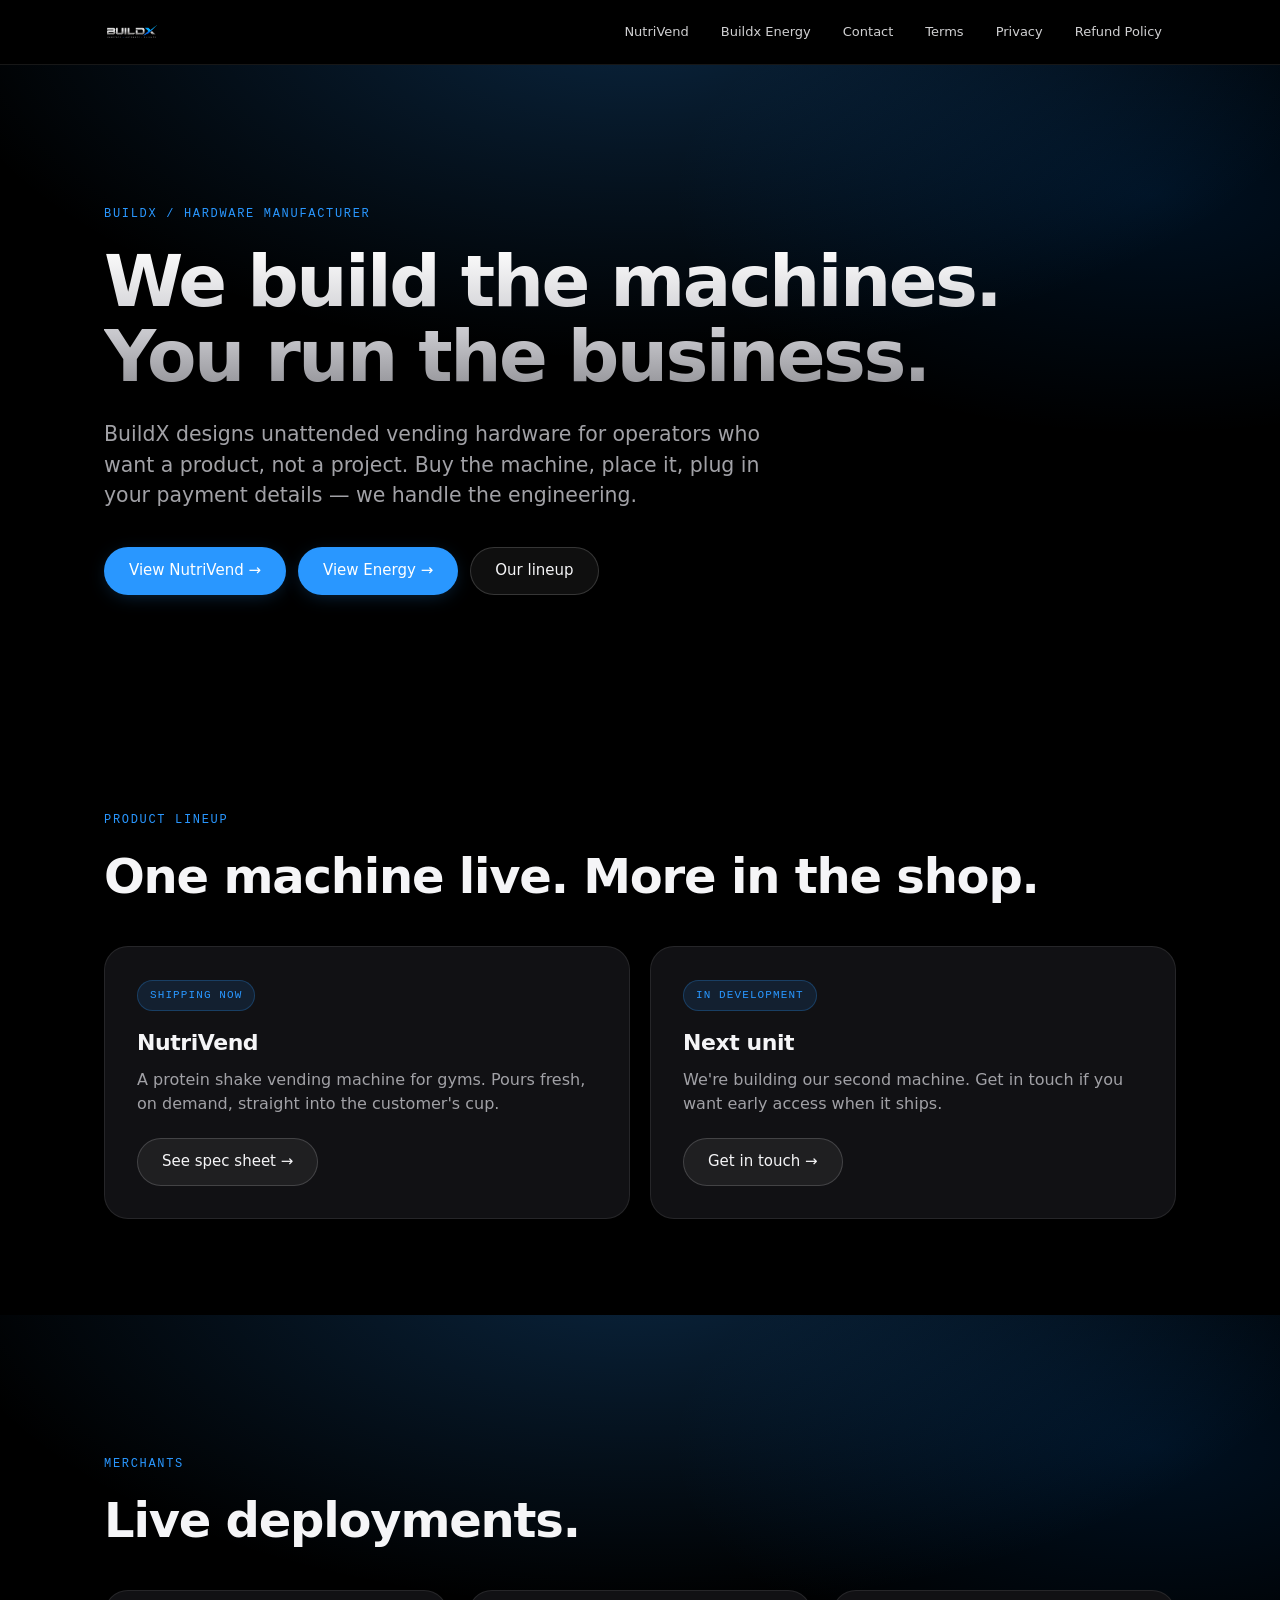
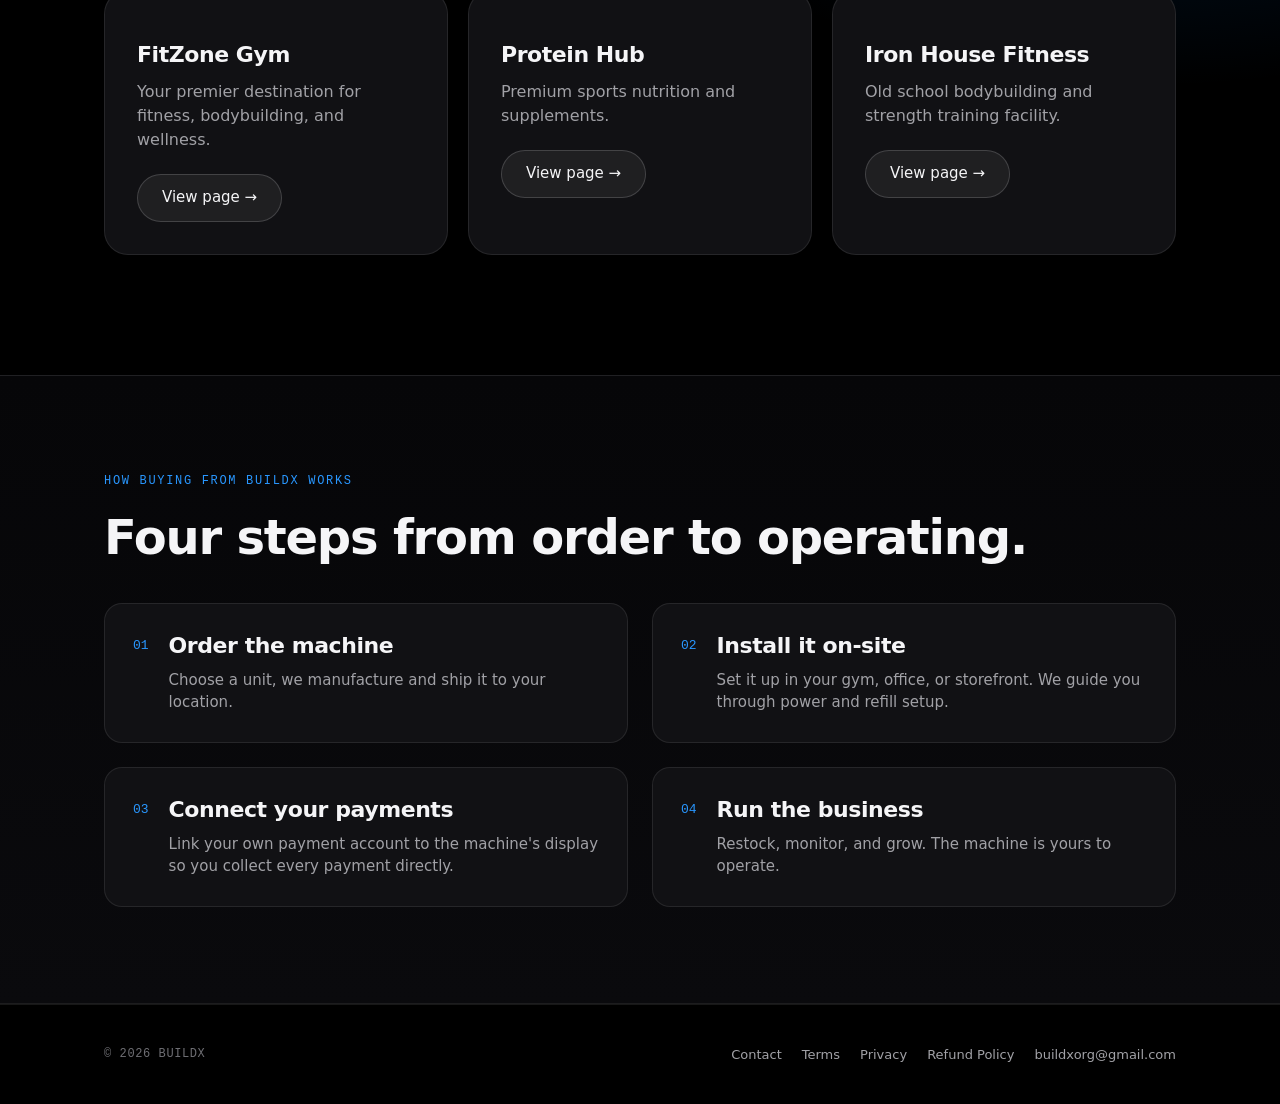
==== commit 7b53cbf8: "Update index.html" ====
--- a/index.html
+++ b/index.html
@@ -1,120 +1,120 @@
-<!DOCTYPE html>
-<html lang="en">
-<head>
-<meta charset="UTF-8">
-<meta name="viewport" content="width=device-width, initial-scale=1.0, viewport-fit=cover">
-<meta name="theme-color" content="#000000">
-<title>BuildX — We build the machines. You run the business.</title>
-<meta name="description" content="BuildX designs and manufactures unattended vending machines, including NutriVend, a protein shake dispenser built for gyms.">
-<link rel="icon" href="assets/logo.png" type="image/png">
-<link rel="stylesheet" href="assets/style.css">
-</head>
-<body>
-
-<header class="site-header">
-  <div class="wrap">
-    <a class="brand" href="index.html">
-      <img src="assets/logo.png" alt="BuildX">
-    </a>
-    <button class="nav-toggle" aria-label="Toggle navigation" aria-expanded="false">
-      <svg viewBox="0 0 24 24" fill="none" stroke="currentColor" stroke-width="1.8" stroke-linecap="round"><line x1="4" y1="7" x2="20" y2="7"/><line x1="4" y1="12" x2="20" y2="12"/><line x1="4" y1="17" x2="20" y2="17"/></svg>
-    </button>
-    <nav class="nav">
-      <a href="nutrivend/index.html">NutriVend</a>
-      <a href="energy/index.html">Energy</a>
-      <a href="contact.html">Contact</a>
-      <a href="terms.html">Terms</a>
-      <a href="privacy.html">Privacy</a>
-      <a href="refund.html">Refund Policy</a>
-    </nav>
-  </div>
-</header>
-
-<section class="section dark">
-  <div class="wrap reveal">
-    <div class="eyebrow">BuildX / Hardware Manufacturer</div>
-    <h1>We build the machines.<br>You run the business.</h1>
-    <p class="lede" style="margin-top:24px;">BuildX designs unattended vending hardware for operators who want a product, not a project. Buy the machine, place it, plug in your payment details — we handle the engineering.</p>
-    <div class="pill-row" style="margin-top:36px;">
-      <a class="btn" href="nutrivend/index.html">View NutriVend →</a>
-      <a class="btn" href="energy/index.html">View Energy →</a>
-      <a class="btn ghost" href="#lineup">Our lineup</a>
-    </div>
-  </div>
-</section>
-
-<section class="section" id="lineup">
-  <div class="wrap reveal">
-    <div class="eyebrow">Product Lineup</div>
-    <h2>One machine live. More in the shop.</h2>
-    <div class="grid cols-2" style="margin-top:44px;">
-      <div class="card bracket">
-        <span class="tag">Shipping now</span>
-        <h3 style="margin-top:18px;">NutriVend</h3>
-        <p class="lede" style="margin-top:10px; font-size:16px;">A protein shake vending machine for gyms. Pours fresh, on demand, straight into the customer's cup.</p>
-        <a class="btn ghost" style="margin-top:22px;" href="nutrivend/index.html">See spec sheet →</a>
-      </div>
-      <div class="card bracket">
-        <span class="tag">In development</span>
-        <h3 style="margin-top:18px;">Next unit</h3>
-        <p class="lede" style="margin-top:10px; font-size:16px;">We're building our second machine. Get in touch if you want early access when it ships.</p>
-        <a class="btn ghost" style="margin-top:22px;" href="mailto:buildxorg@gmail.com">Get in touch →</a>
-      </div>
-    </div>
-  </div>
-</section>
-
-<section class="section dark" id="merchants">
-  <div class="wrap reveal">
-    <div class="eyebrow">Merchants</div>
-    <h2>Live deployments.</h2>
-    <div class="grid cols-3" style="margin-top:44px;">
-      <div class="card bracket">
-        <h3 style="margin-top:18px;">FitZone Gym</h3>
-        <p class="lede" style="margin-top:10px; font-size:16px;">Your premier destination for fitness, bodybuilding, and wellness.</p>
-        <a class="btn ghost" style="margin-top:22px;" href="merchant/fitzone-gym/index.html">View page →</a>
-      </div>
-      <div class="card bracket">
-        <h3 style="margin-top:18px;">Protein Hub</h3>
-        <p class="lede" style="margin-top:10px; font-size:16px;">Premium sports nutrition and supplements.</p>
-        <a class="btn ghost" style="margin-top:22px;" href="merchant/protein-hub/index.html">View page →</a>
-      </div>
-      <div class="card bracket">
-        <h3 style="margin-top:18px;">Iron House Fitness</h3>
-        <p class="lede" style="margin-top:10px; font-size:16px;">Old school bodybuilding and strength training facility.</p>
-        <a class="btn ghost" style="margin-top:22px;" href="merchant/iron-house-fitness/index.html">View page →</a>
-      </div>
-    </div>
-  </div>
-</section>
-
-<section class="section band">
-  <div class="wrap reveal">
-    <div class="eyebrow">How buying from BuildX works</div>
-    <h2>Four steps from order to operating.</h2>
-    <ol class="steps">
-      <li><span class="step-num">01</span><div><h3>Order the machine</h3><p class="lede" style="font-size:15px; margin-top:8px;">Choose a unit, we manufacture and ship it to your location.</p></div></li>
-      <li><span class="step-num">02</span><div><h3>Install it on-site</h3><p class="lede" style="font-size:15px; margin-top:8px;">Set it up in your gym, office, or storefront. We guide you through power and refill setup.</p></div></li>
-      <li><span class="step-num">03</span><div><h3>Connect your payments</h3><p class="lede" style="font-size:15px; margin-top:8px;">Link your own payment account to the machine's display so you collect every payment directly.</p></div></li>
-      <li><span class="step-num">04</span><div><h3>Run the business</h3><p class="lede" style="font-size:15px; margin-top:8px;">Restock, monitor, and grow. The machine is yours to operate.</p></div></li>
-    </ol>
-  </div>
-</section>
-
-<footer class="site-footer">
-  <div class="wrap">
-    <span class="mono">© 2026 BUILDX</span>
-    <div class="footer-links">
-      <a href="contact.html">Contact</a>
-      <a href="terms.html">Terms</a>
-      <a href="privacy.html">Privacy</a>
-      <a href="refund.html">Refund Policy</a>
-      <a href="mailto:buildxorg@gmail.com">buildxorg@gmail.com</a>
-    </div>
-  </div>
-</footer>
-
-<script src="assets/site.js"></script>
-</body>
-</html>
+<!DOCTYPE html>
+<html lang="en">
+<head>
+<meta charset="UTF-8">
+<meta name="viewport" content="width=device-width, initial-scale=1.0, viewport-fit=cover">
+<meta name="theme-color" content="#000000">
+<title>BuildX — We build the machines. You run the business.</title>
+<meta name="description" content="BuildX designs and manufactures unattended vending machines, including NutriVend, a protein shake dispenser built for gyms.">
+<link rel="icon" href="assets/logo.png" type="image/png">
+<link rel="stylesheet" href="assets/style.css">
+</head>
+<body>
 
+<header class="site-header">
+  <div class="wrap">
+    <a class="brand" href="index.html">
+      <img src="assets/logo.png" alt="BuildX">
+    </a>
+    <button class="nav-toggle" aria-label="Toggle navigation" aria-expanded="false">
+      <svg viewBox="0 0 24 24" fill="none" stroke="currentColor" stroke-width="1.8" stroke-linecap="round"><line x1="4" y1="7" x2="20" y2="7"/><line x1="4" y1="12" x2="20" y2="12"/><line x1="4" y1="17" x2="20" y2="17"/></svg>
+    </button>
+    <nav class="nav">
+      <a href="nutrivend/index.html">NutriVend</a>
+      <a href="energy/index.html">Buildx Energy</a>
+      <a href="contact.html">Contact</a>
+      <a href="terms.html">Terms</a>
+      <a href="privacy.html">Privacy</a>
+      <a href="refund.html">Refund Policy</a>
+    </nav>
+  </div>
+</header>
+
+<section class="section dark">
+  <div class="wrap reveal">
+    <div class="eyebrow">BuildX / Hardware Manufacturer</div>
+    <h1>We build the machines.<br>You run the business.</h1>
+    <p class="lede" style="margin-top:24px;">BuildX designs unattended vending hardware for operators who want a product, not a project. Buy the machine, place it, plug in your payment details — we handle the engineering.</p>
+    <div class="pill-row" style="margin-top:36px;">
+      <a class="btn" href="nutrivend/index.html">View NutriVend →</a>
+      <a class="btn" href="energy/index.html">View Energy →</a>
+      <a class="btn ghost" href="#lineup">Our lineup</a>
+    </div>
+  </div>
+</section>
+
+<section class="section" id="lineup">
+  <div class="wrap reveal">
+    <div class="eyebrow">Product Lineup</div>
+    <h2>One machine live. More in the shop.</h2>
+    <div class="grid cols-2" style="margin-top:44px;">
+      <div class="card bracket">
+        <span class="tag">Shipping now</span>
+        <h3 style="margin-top:18px;">NutriVend</h3>
+        <p class="lede" style="margin-top:10px; font-size:16px;">A protein shake vending machine for gyms. Pours fresh, on demand, straight into the customer's cup.</p>
+        <a class="btn ghost" style="margin-top:22px;" href="nutrivend/index.html">See spec sheet →</a>
+      </div>
+      <div class="card bracket">
+        <span class="tag">In development</span>
+        <h3 style="margin-top:18px;">Next unit</h3>
+        <p class="lede" style="margin-top:10px; font-size:16px;">We're building our second machine. Get in touch if you want early access when it ships.</p>
+        <a class="btn ghost" style="margin-top:22px;" href="mailto:buildxorg@gmail.com">Get in touch →</a>
+      </div>
+    </div>
+  </div>
+</section>
+
+<section class="section dark" id="merchants">
+  <div class="wrap reveal">
+    <div class="eyebrow">Merchants</div>
+    <h2>Live deployments.</h2>
+    <div class="grid cols-3" style="margin-top:44px;">
+      <div class="card bracket">
+        <h3 style="margin-top:18px;">FitZone Gym</h3>
+        <p class="lede" style="margin-top:10px; font-size:16px;">Your premier destination for fitness, bodybuilding, and wellness.</p>
+        <a class="btn ghost" style="margin-top:22px;" href="merchant/fitzone-gym/index.html">View page →</a>
+      </div>
+      <div class="card bracket">
+        <h3 style="margin-top:18px;">Protein Hub</h3>
+        <p class="lede" style="margin-top:10px; font-size:16px;">Premium sports nutrition and supplements.</p>
+        <a class="btn ghost" style="margin-top:22px;" href="merchant/protein-hub/index.html">View page →</a>
+      </div>
+      <div class="card bracket">
+        <h3 style="margin-top:18px;">Iron House Fitness</h3>
+        <p class="lede" style="margin-top:10px; font-size:16px;">Old school bodybuilding and strength training facility.</p>
+        <a class="btn ghost" style="margin-top:22px;" href="merchant/iron-house-fitness/index.html">View page →</a>
+      </div>
+    </div>
+  </div>
+</section>
+
+<section class="section band">
+  <div class="wrap reveal">
+    <div class="eyebrow">How buying from BuildX works</div>
+    <h2>Four steps from order to operating.</h2>
+    <ol class="steps">
+      <li><span class="step-num">01</span><div><h3>Order the machine</h3><p class="lede" style="font-size:15px; margin-top:8px;">Choose a unit, we manufacture and ship it to your location.</p></div></li>
+      <li><span class="step-num">02</span><div><h3>Install it on-site</h3><p class="lede" style="font-size:15px; margin-top:8px;">Set it up in your gym, office, or storefront. We guide you through power and refill setup.</p></div></li>
+      <li><span class="step-num">03</span><div><h3>Connect your payments</h3><p class="lede" style="font-size:15px; margin-top:8px;">Link your own payment account to the machine's display so you collect every payment directly.</p></div></li>
+      <li><span class="step-num">04</span><div><h3>Run the business</h3><p class="lede" style="font-size:15px; margin-top:8px;">Restock, monitor, and grow. The machine is yours to operate.</p></div></li>
+    </ol>
+  </div>
+</section>
+
+<footer class="site-footer">
+  <div class="wrap">
+    <span class="mono">© 2026 BUILDX</span>
+    <div class="footer-links">
+      <a href="contact.html">Contact</a>
+      <a href="terms.html">Terms</a>
+      <a href="privacy.html">Privacy</a>
+      <a href="refund.html">Refund Policy</a>
+      <a href="mailto:buildxorg@gmail.com">buildxorg@gmail.com</a>
+    </div>
+  </div>
+</footer>
+
+<script src="assets/site.js"></script>
+</body>
+</html>
+
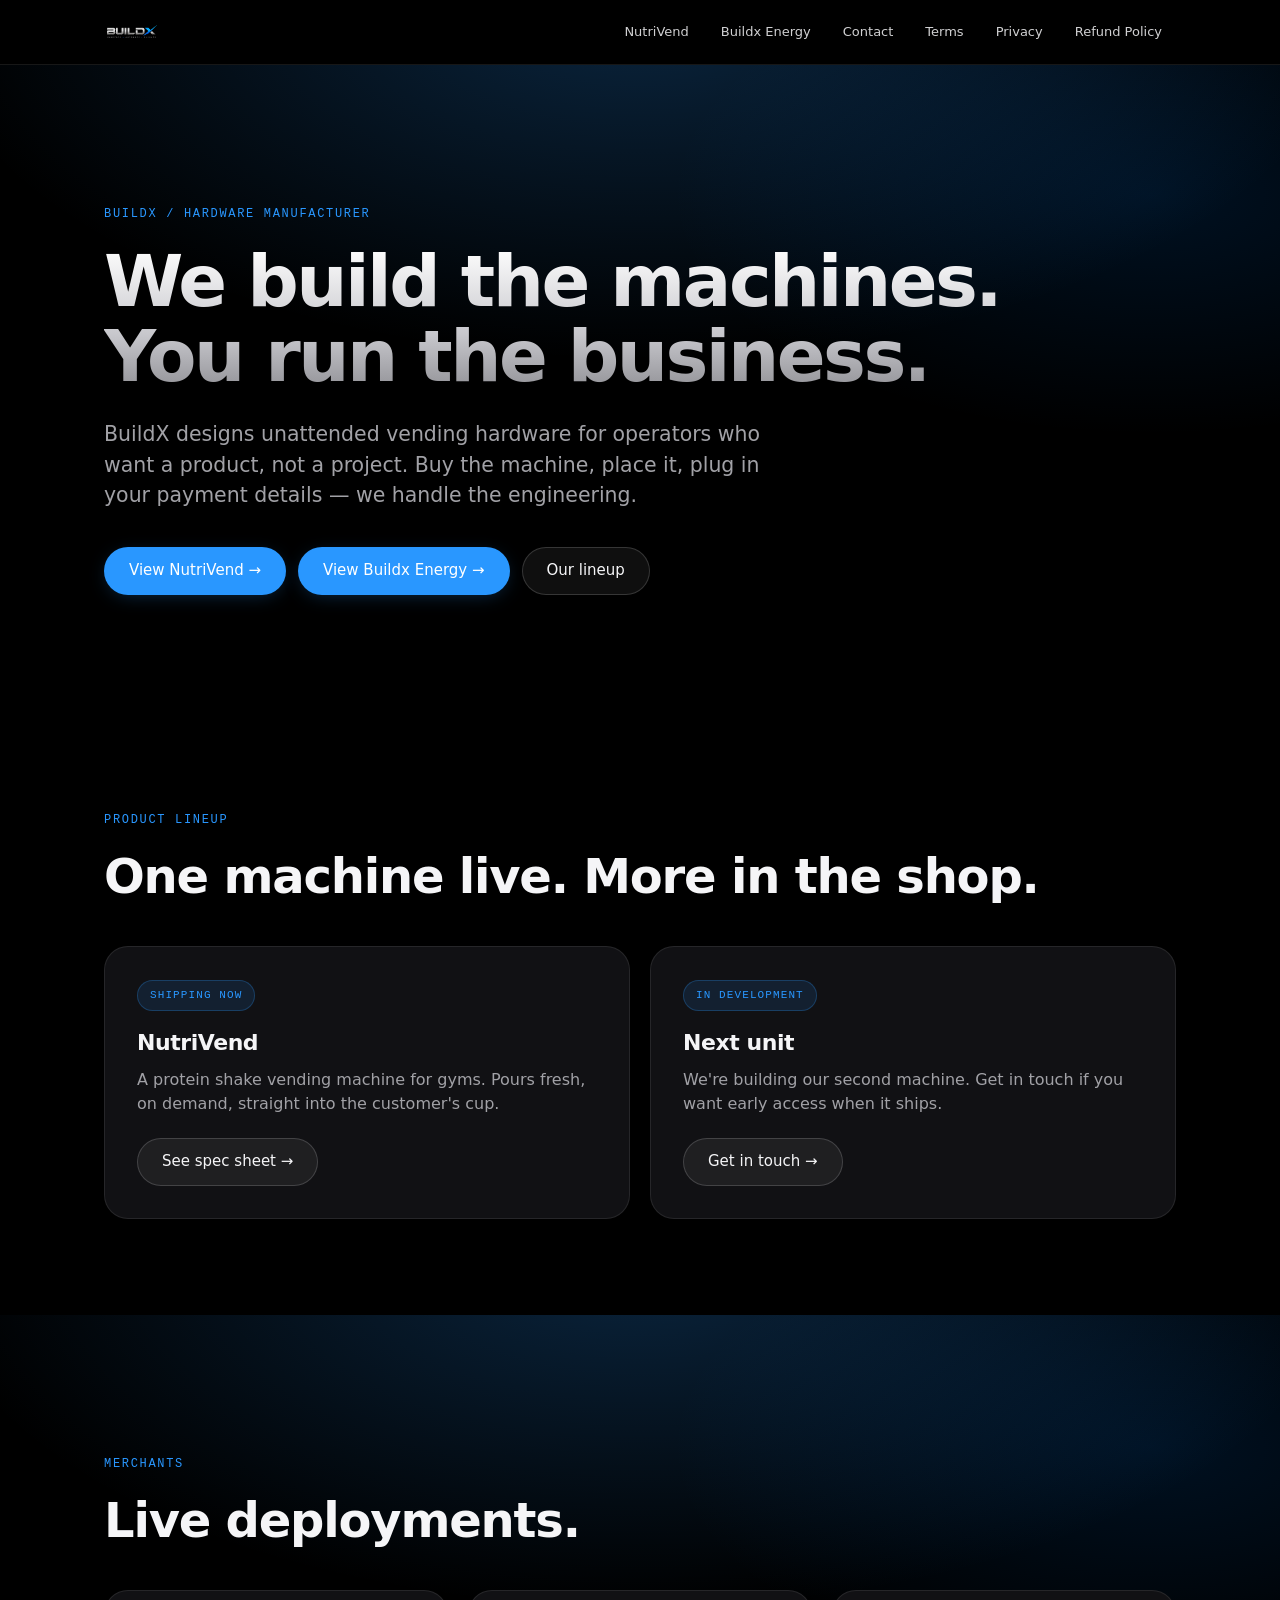
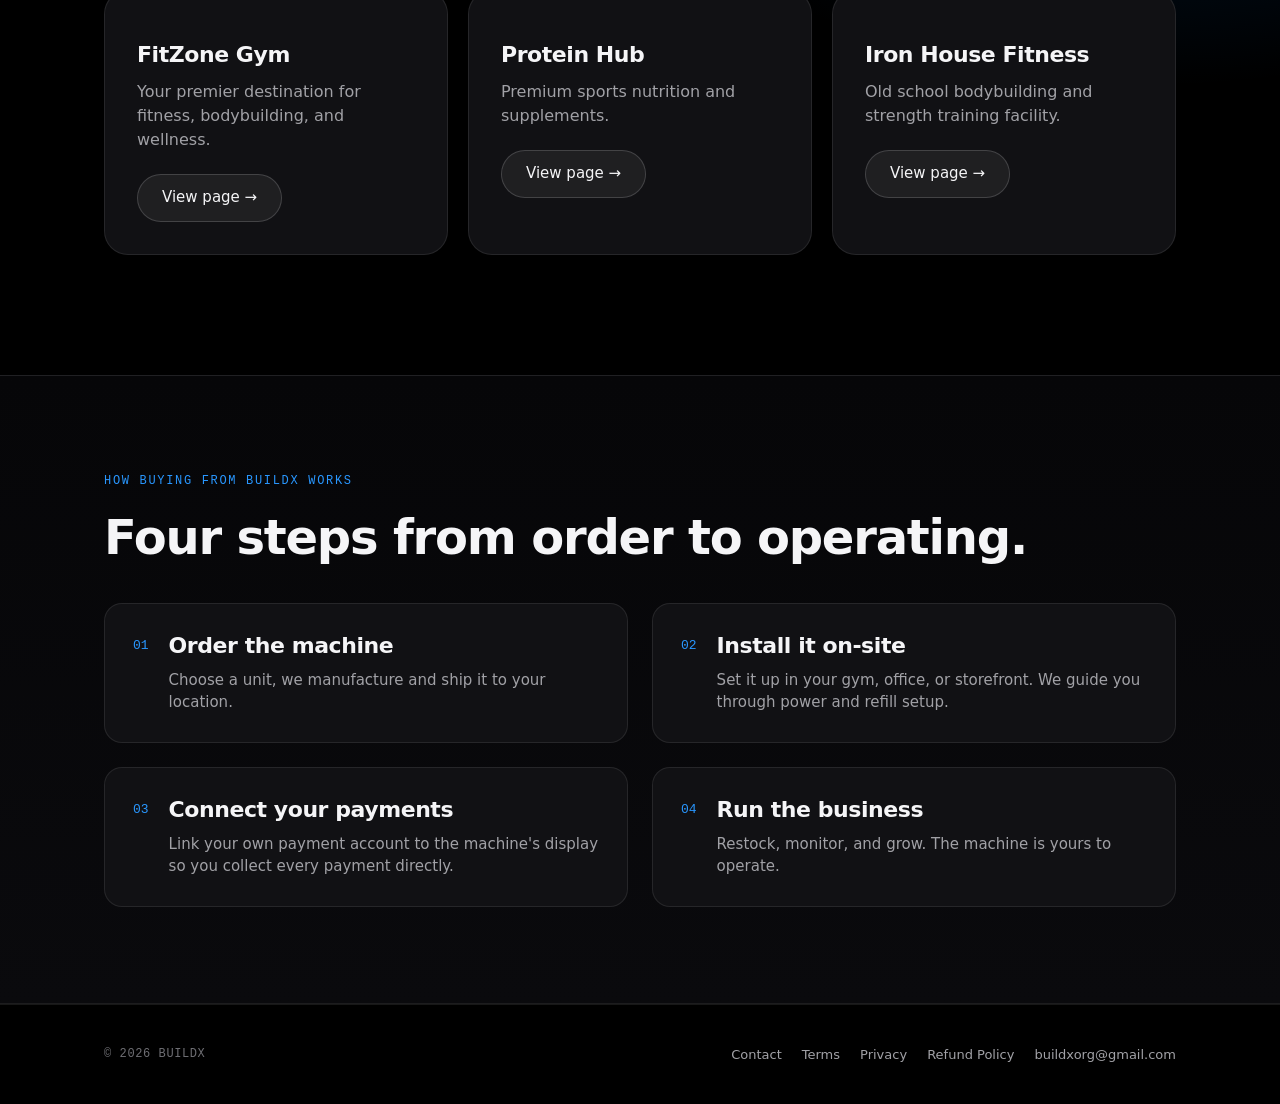
==== commit 44bc30f6: "Update index.html" ====
--- a/index.html
+++ b/index.html
@@ -37,7 +37,7 @@
     <p class="lede" style="margin-top:24px;">BuildX designs unattended vending hardware for operators who want a product, not a project. Buy the machine, place it, plug in your payment details — we handle the engineering.</p>
     <div class="pill-row" style="margin-top:36px;">
       <a class="btn" href="nutrivend/index.html">View NutriVend →</a>
-      <a class="btn" href="energy/index.html">View Energy →</a>
+      <a class="btn" href="energy/index.html">View Buildx Energy →</a>
       <a class="btn ghost" href="#lineup">Our lineup</a>
     </div>
   </div>
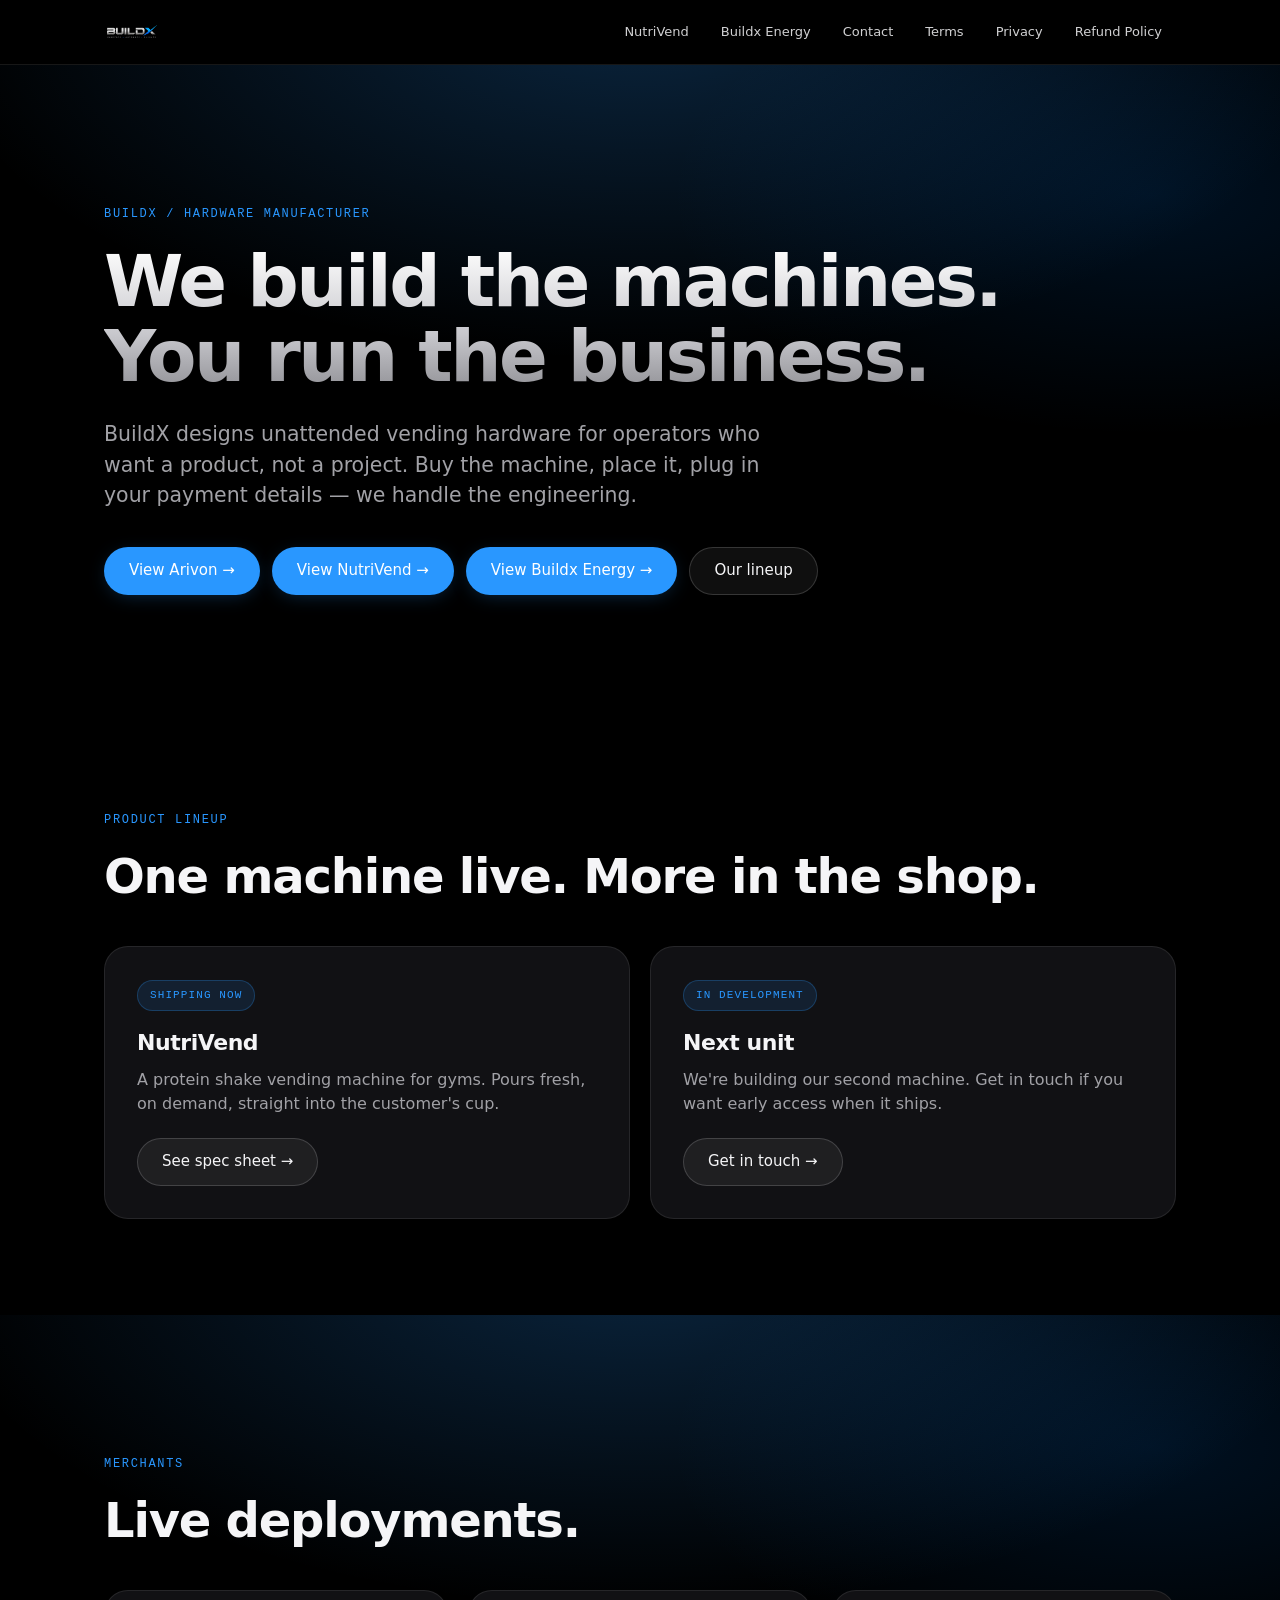
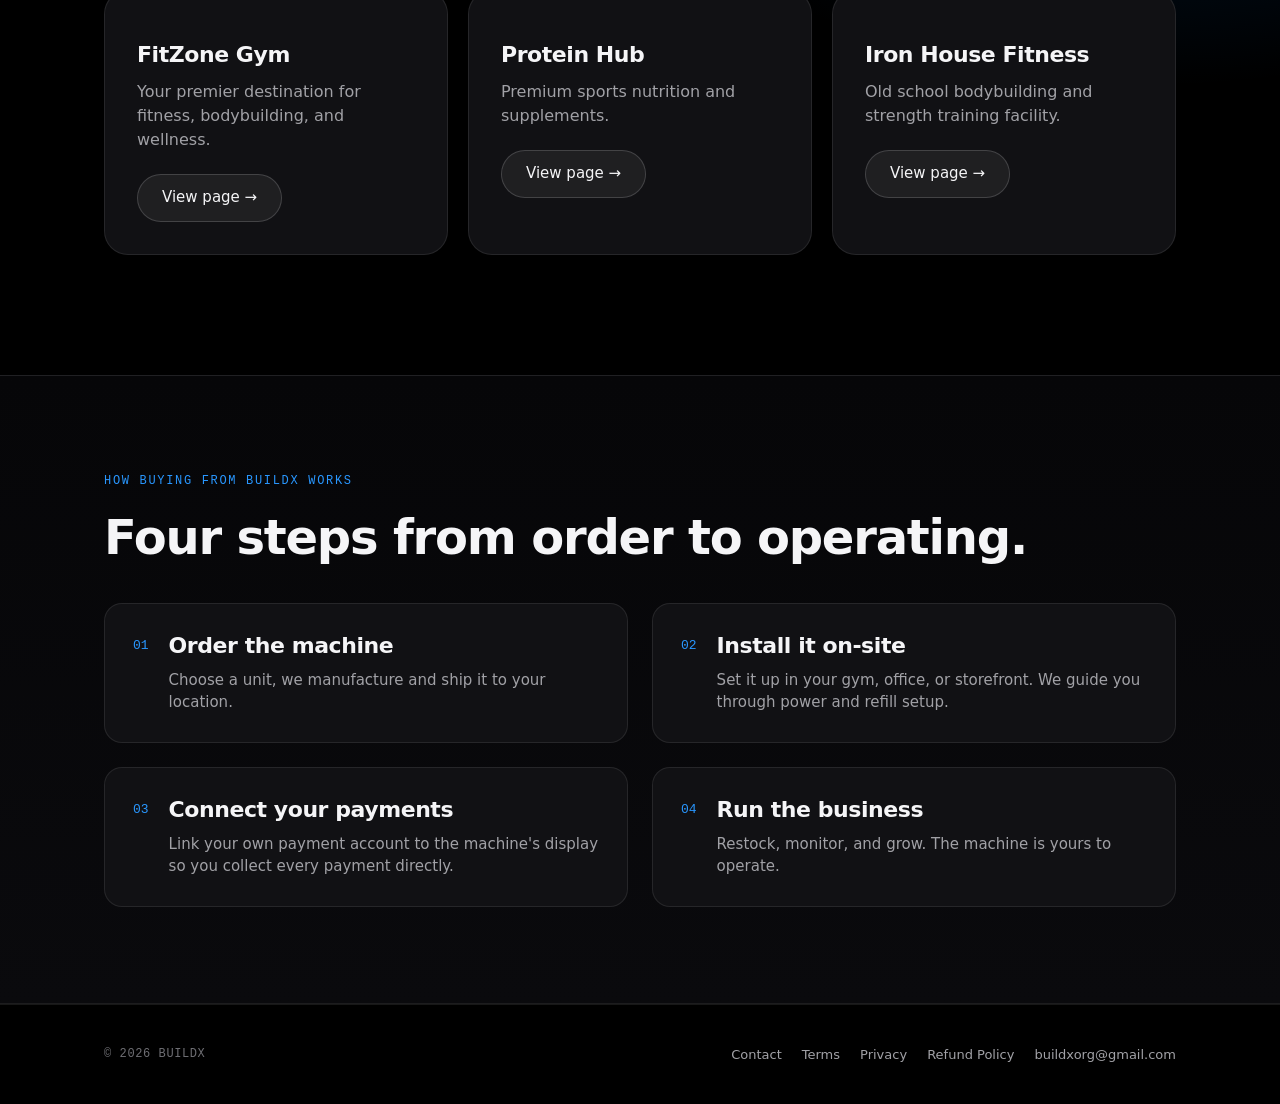
==== commit f408e420: "Add button to view Arivon in index.html Updated the main index.html file to include a new button for" ====
--- a/index.html
+++ b/index.html
@@ -36,6 +36,7 @@
     <h1>We build the machines.<br>You run the business.</h1>
     <p class="lede" style="margin-top:24px;">BuildX designs unattended vending hardware for operators who want a product, not a project. Buy the machine, place it, plug in your payment details — we handle the engineering.</p>
     <div class="pill-row" style="margin-top:36px;">
+      <a class="btn" href="https://arivonsmart.netlify.app/">View Arivon →</a>
       <a class="btn" href="nutrivend/index.html">View NutriVend →</a>
       <a class="btn" href="energy/index.html">View Buildx Energy →</a>
       <a class="btn ghost" href="#lineup">Our lineup</a>
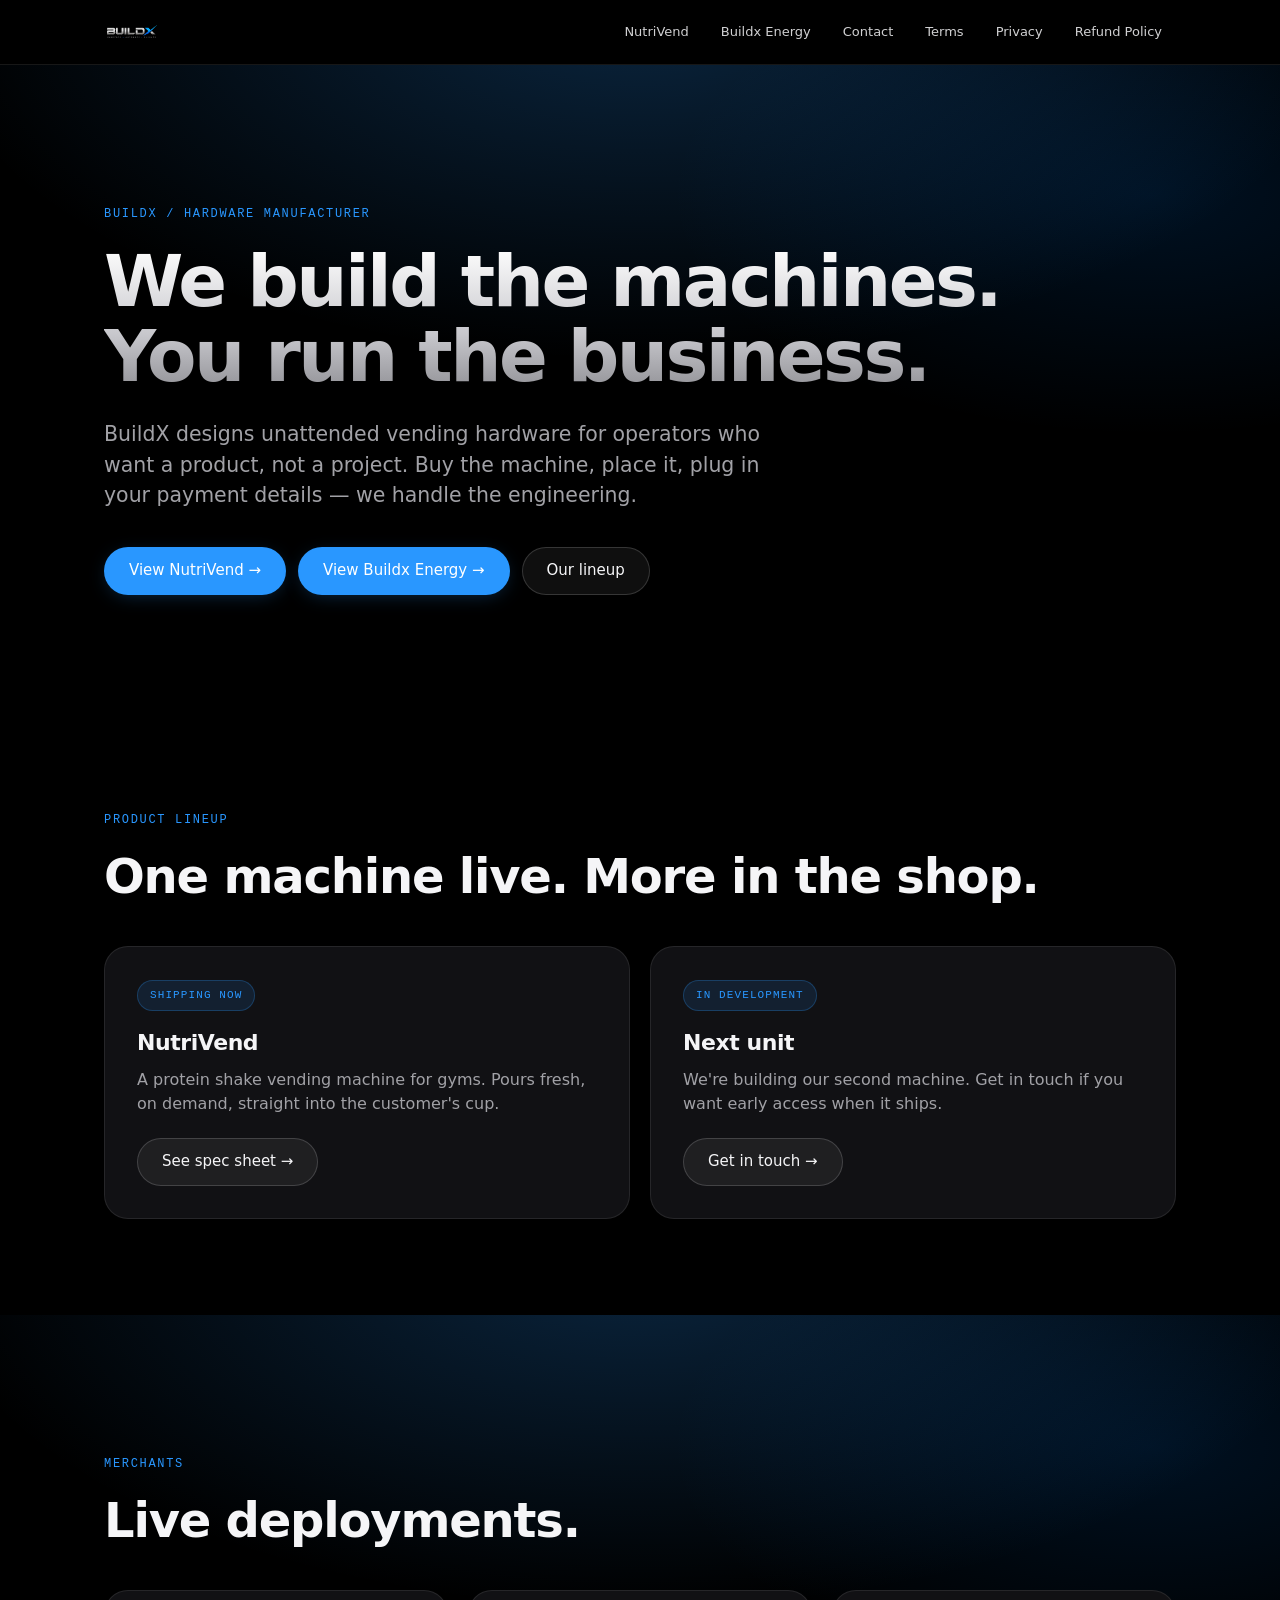
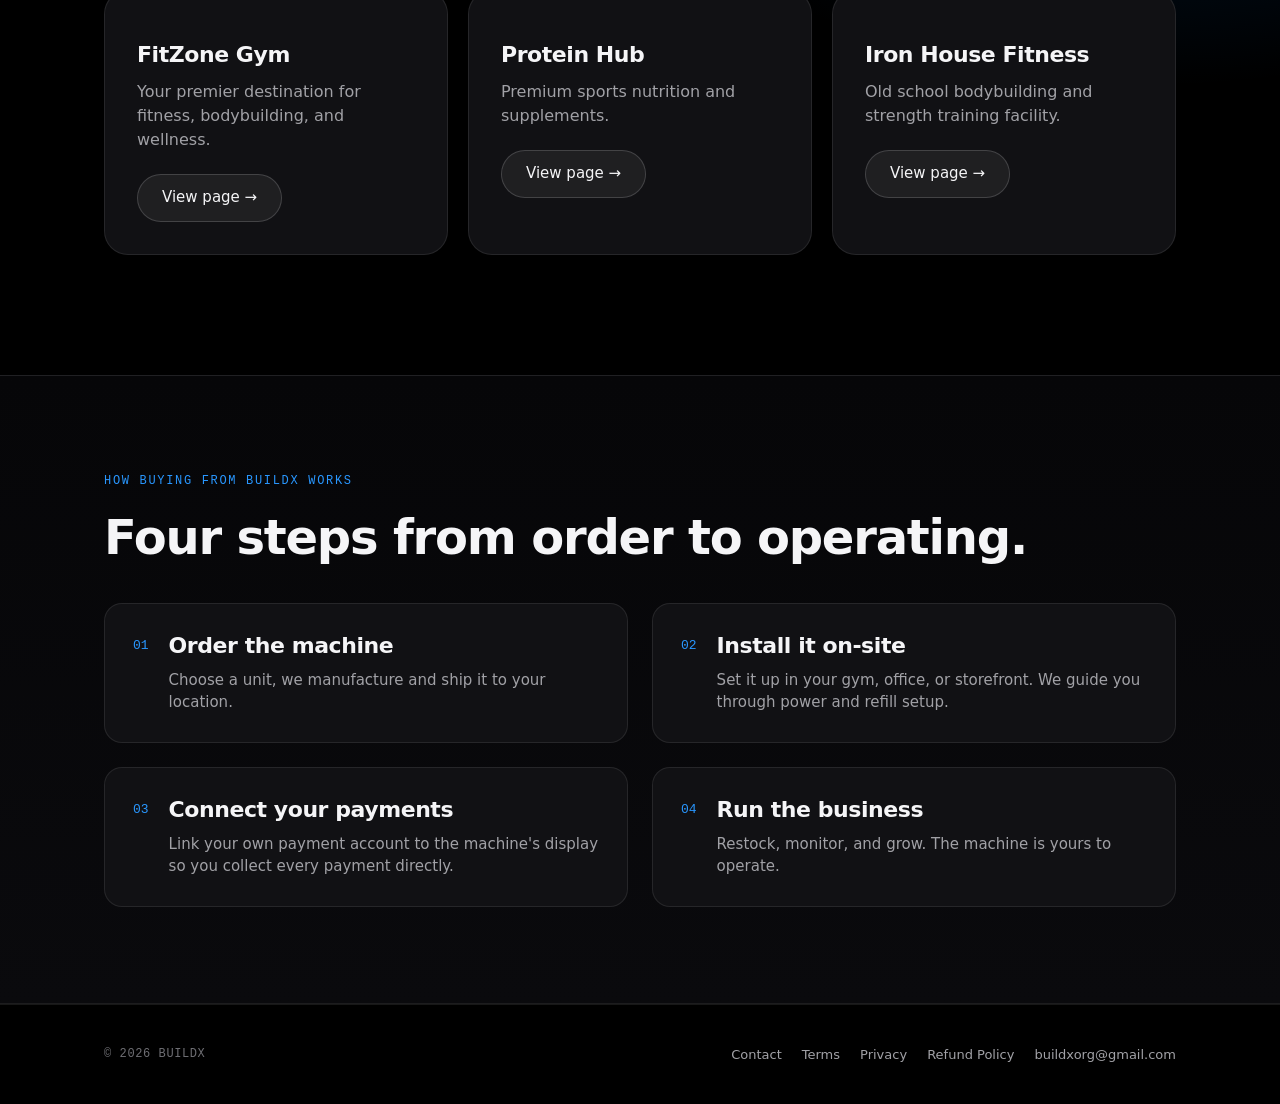
==== commit aaaa73cc: "Update index.html" ====
--- a/index.html
+++ b/index.html
@@ -36,7 +36,6 @@
     <h1>We build the machines.<br>You run the business.</h1>
     <p class="lede" style="margin-top:24px;">BuildX designs unattended vending hardware for operators who want a product, not a project. Buy the machine, place it, plug in your payment details — we handle the engineering.</p>
     <div class="pill-row" style="margin-top:36px;">
-      <a class="btn" href="https://arivonsmart.netlify.app/">View Arivon →</a>
       <a class="btn" href="nutrivend/index.html">View NutriVend →</a>
       <a class="btn" href="energy/index.html">View Buildx Energy →</a>
       <a class="btn ghost" href="#lineup">Our lineup</a>
